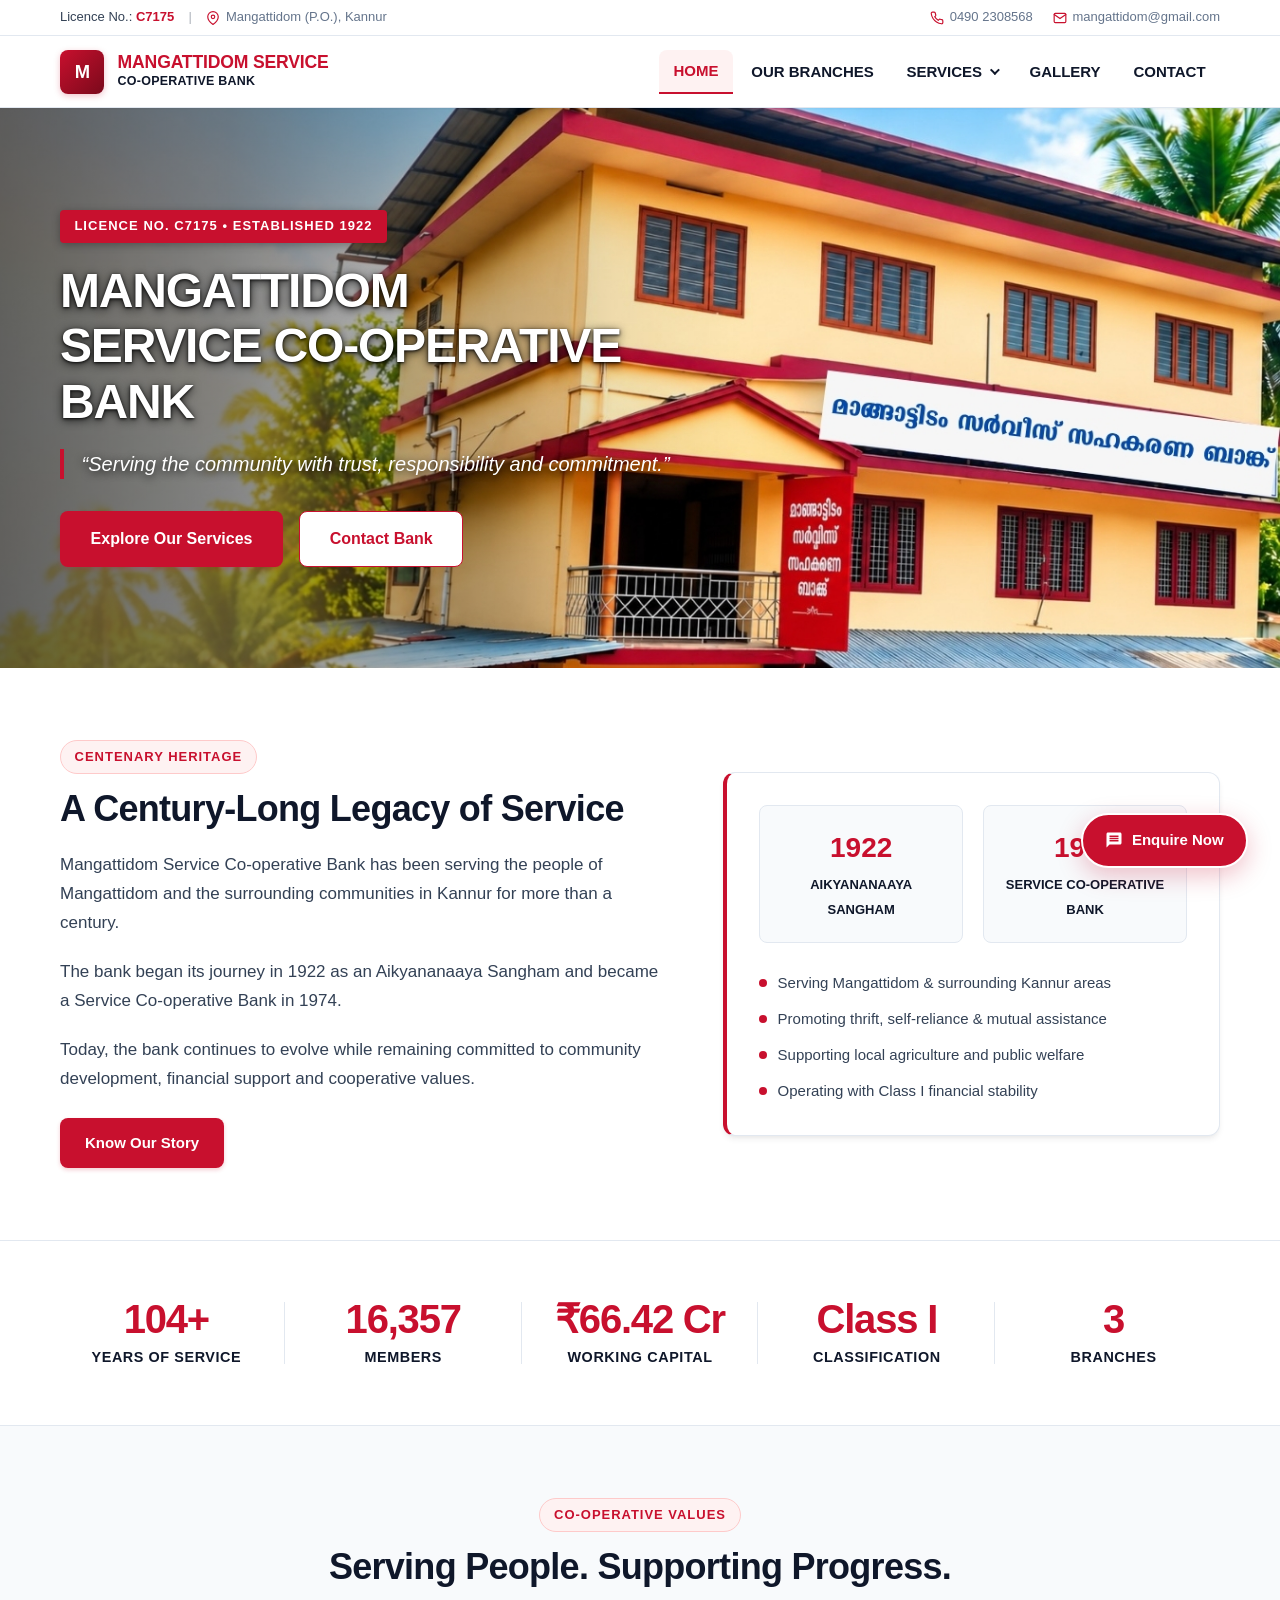
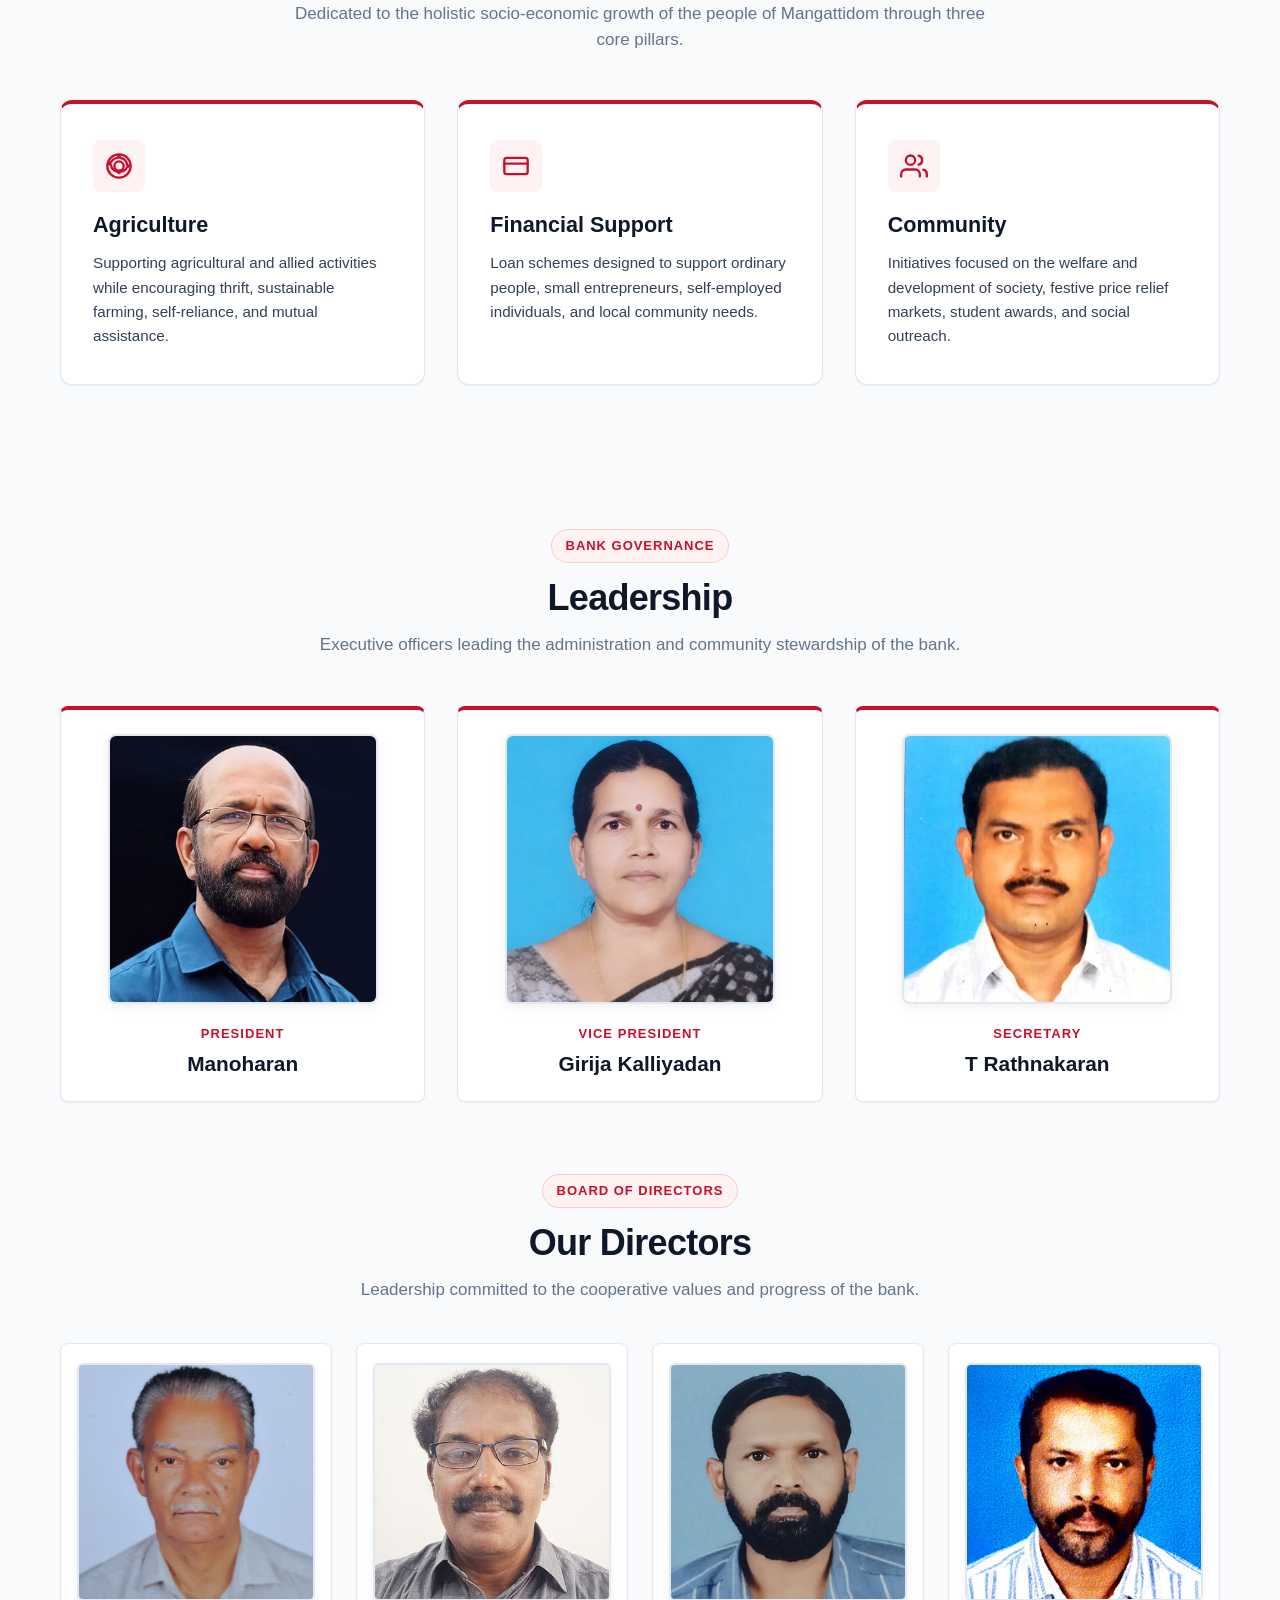
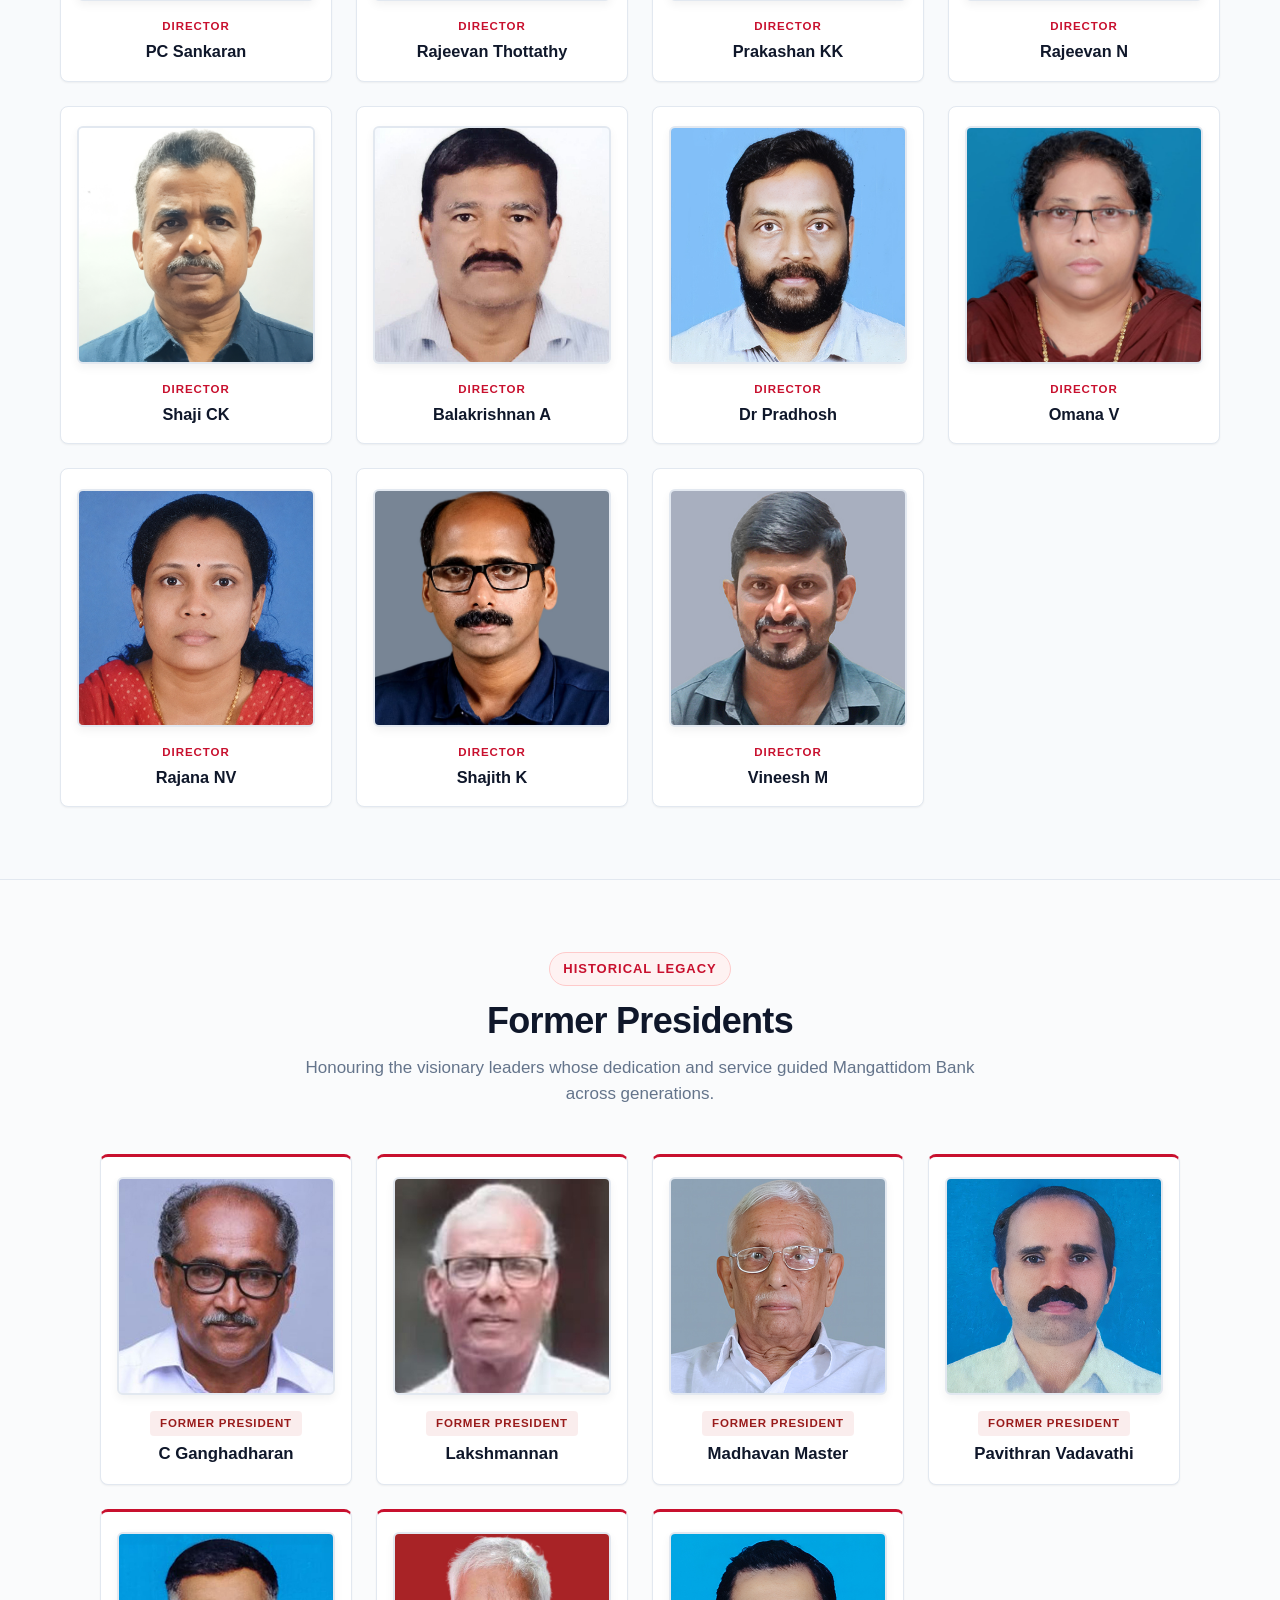
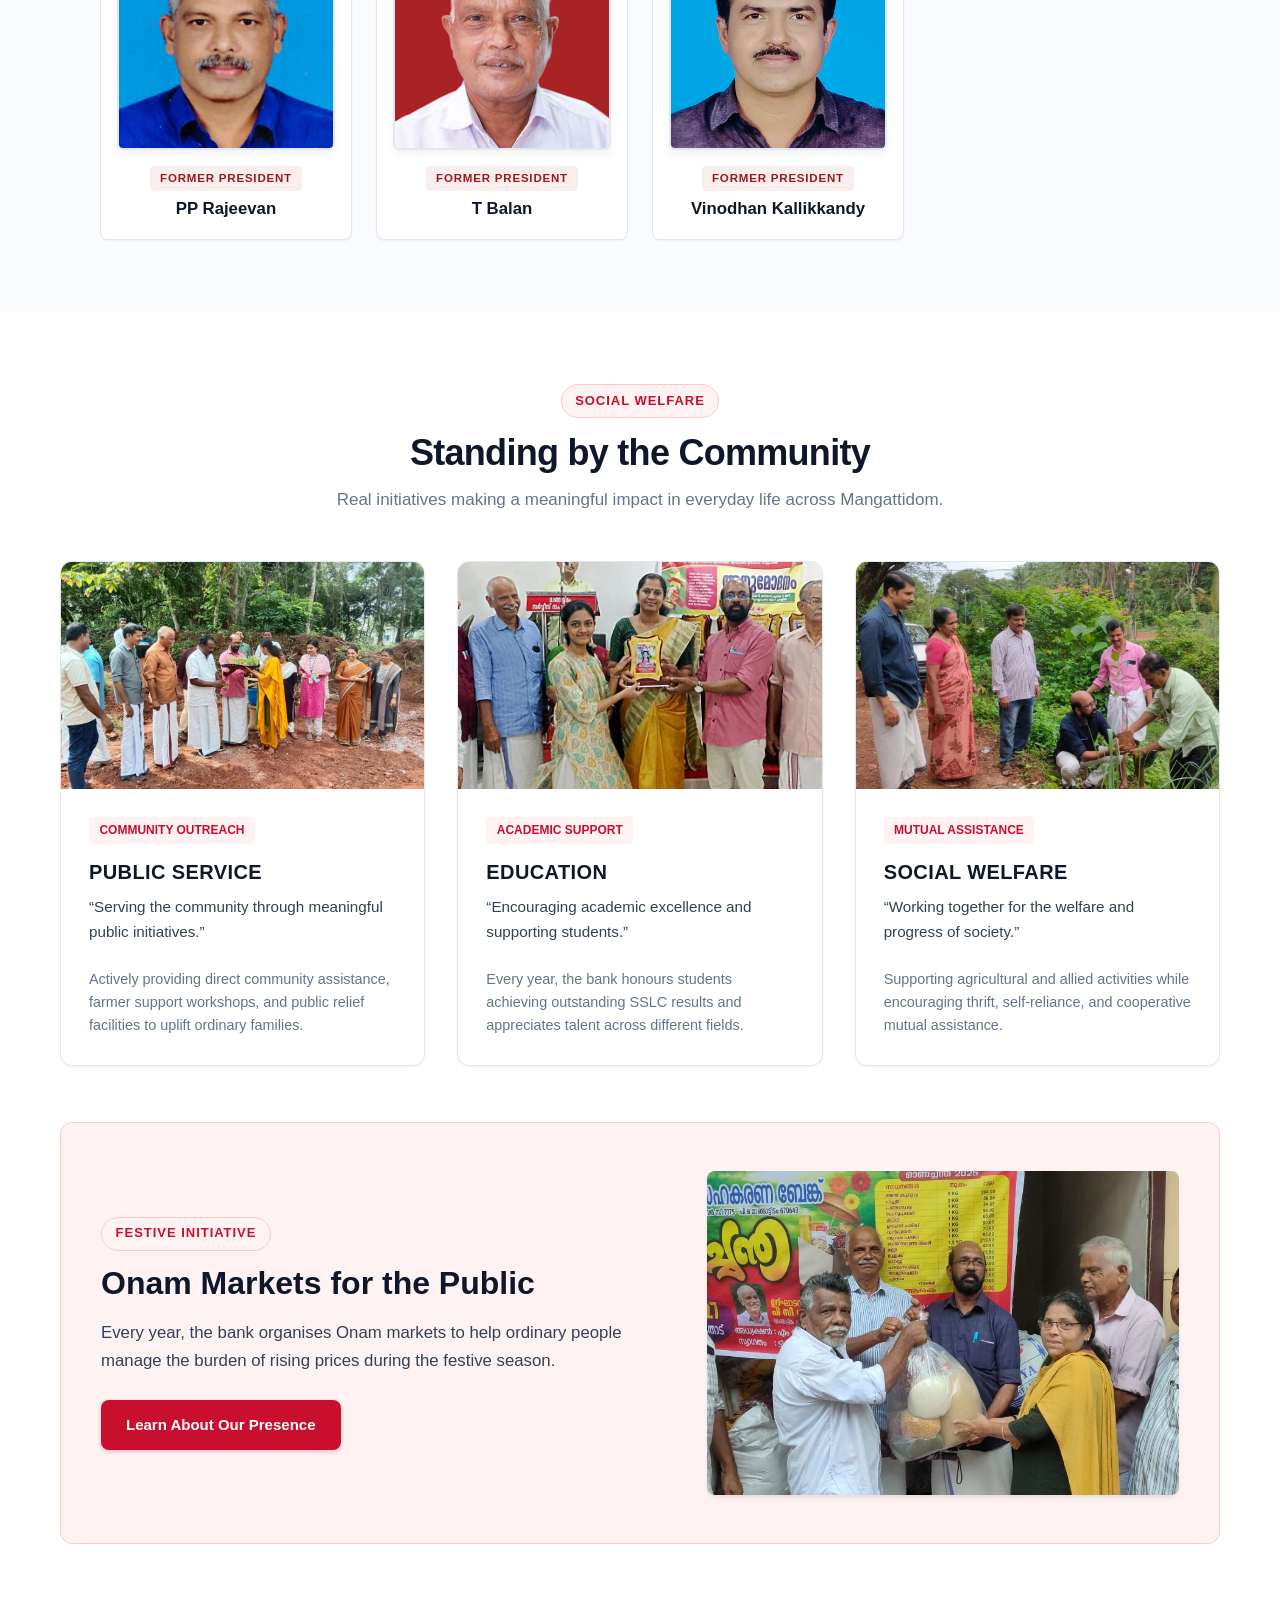
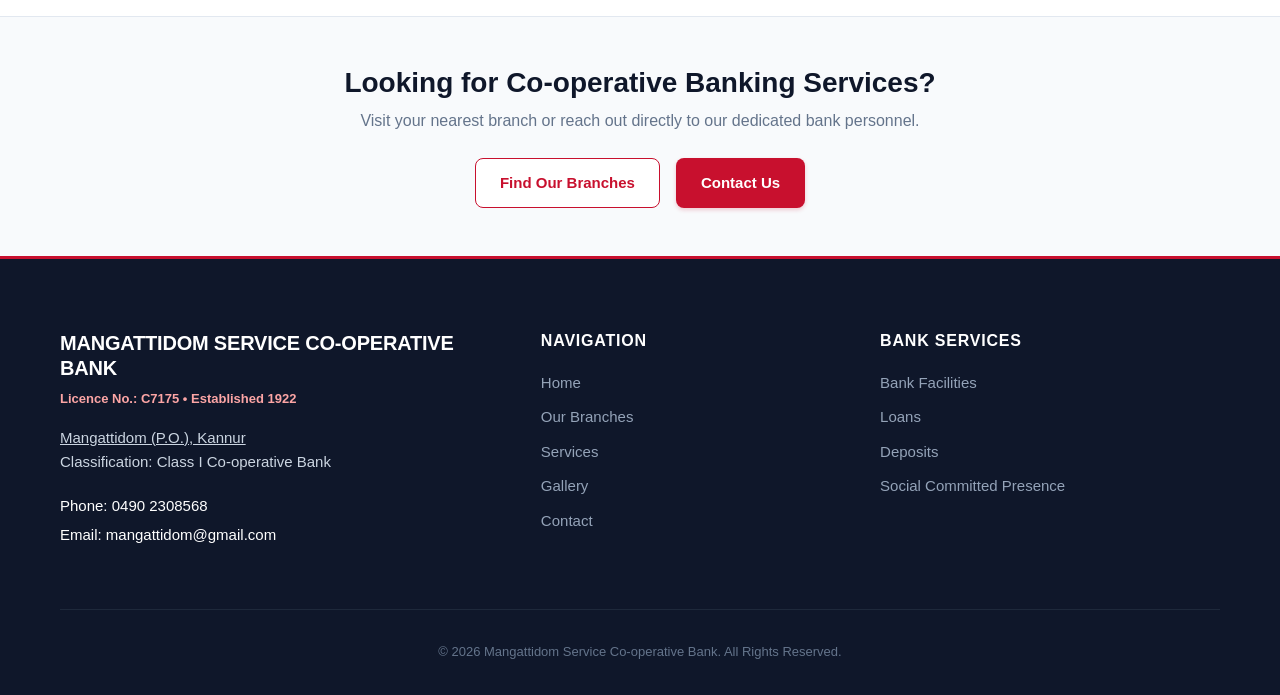
==== index.html @ 5a82c054 "Add Former Presidents section and verify Our Directors square cards" ====
<!DOCTYPE html>
<html lang="en">
<head>
  <meta charset="UTF-8">
  <meta name="viewport" content="width=device-width, initial-scale=1.0">
  <title>Mangattidom Service Co-operative Bank | Kannur, Kerala</title>
  <meta name="description" content="Mangattidom Service Co-operative Bank (Licence No. C7175) in Kannur, Kerala. Serving the community with trust, agricultural credit, deposits, and social welfare since 1922.">
  <meta name="keywords" content="Mangattidom Service Co-operative Bank, Mangattidom cooperative bank, cooperative bank Mangattidom, Kannur cooperative bank, service cooperative bank Kannur, cooperative banking Kerala, Mangattidom bank, cooperative loans Kannur, agricultural loans Kannur, Mangattidom Service Co-operative Bank Directors">
  <link rel="canonical" href="index.html">
  
  <!-- Open Graph / Meta -->
  <meta property="og:type" content="website">
  <meta property="og:title" content="Mangattidom Service Co-operative Bank | Kannur">
  <meta property="og:description" content="Serving the community with trust, responsibility and commitment for over a century. Class I Co-operative Bank in Mangattidom, Kannur.">
  <meta property="og:image" content="assets/images/hero/main-hero.jpg">
  
  <!-- Favicon -->
  <link rel="icon" type="image/svg+xml" href="assets/icons/favicon.svg">
  <link rel="alternate icon" href="favicon.ico">

  <!-- Stylesheet -->
  <link rel="stylesheet" href="assets/css/style.css">

  <!-- Structured Data (Schema.org) -->
  <script type="application/ld+json">
  {
    "@context": "https://schema.org",
    "@type": "BankOrCreditUnion",
    "name": "Mangattidom Service Co-operative Bank",
    "alternateName": "MSCB Mangattidom",
    "description": "Class I Service Co-operative Bank serving Mangattidom and surrounding communities in Kannur, Kerala since 1922.",
    "telephone": "0490 2308568",
    "email": "mangattidom@gmail.com",
    "address": {
      "@type": "PostalAddress",
      "streetAddress": "Mangattidom (P.O.)",
      "addressLocality": "Kannur",
      "addressRegion": "Kerala",
      "addressCountry": "IN"
    },
    "hasMap": "https://maps.app.goo.gl/1b5aCrgdMfnLMhvz5",
    "foundingDate": "1922",
    "numberOfEmployees": "16357 members"
  }
  </script>
</head>
<body>

  <!-- TOP BAR -->
  <div class="top-bar">
    <div class="container top-bar-inner">
      <div class="top-bar-item">
        <span>Licence No.: <strong>C7175</strong></span>
        <span style="margin: 0 0.5rem; opacity: 0.4;">|</span>
        <a href="https://maps.app.goo.gl/1b5aCrgdMfnLMhvz5" target="_blank" rel="noopener noreferrer" class="top-bar-link" title="Open Bank Location on Google Maps">
          <svg class="top-bar-icon" viewBox="0 0 24 24" fill="none" stroke="currentColor" stroke-width="2"><path d="M21 10c0 7-9 13-9 13s-9-6-9-13a9 9 0 0 1 18 0z"></path><circle cx="12" cy="10" r="3"></circle></svg>
          Mangattidom (P.O.), Kannur
        </a>
      </div>
      <div class="top-bar-links">
        <a href="tel:04902308568" class="top-bar-link">
          <svg class="top-bar-icon" viewBox="0 0 24 24" fill="none" stroke="currentColor" stroke-width="2" stroke-linecap="round" stroke-linejoin="round"><path d="M22 16.92v3a2 2 0 0 1-2.18 2 19.79 19.79 0 0 1-8.63-3.07 19.5 19.5 0 0 1-6-6 19.79 19.79 0 0 1-3.07-8.67A2 2 0 0 1 4.11 2h3a2 2 0 0 1 2 1.72 12.84 12.84 0 0 0 .7 2.81 2 2 0 0 1-.45 2.11L8.09 9.91a16 16 0 0 0 6 6l1.27-1.27a2 2 0 0 1 2.11-.45 12.84 12.84 0 0 0 2.81.7A2 2 0 0 1 22 16.92z"></path></svg>
          0490 2308568
        </a>
        <a href="mailto:mangattidom@gmail.com" class="top-bar-link">
          <svg class="top-bar-icon" viewBox="0 0 24 24" fill="none" stroke="currentColor" stroke-width="2" stroke-linecap="round" stroke-linejoin="round"><path d="M4 4h16c1.1 0 2 .9 2 2v12c0 1.1-.9 2-2 2H4c-1.1 0-2-.9-2-2V6c0-1.1.9-2 2-2z"></path><polyline points="22,6 12,13 2,6"></polyline></svg>
          mangattidom@gmail.com
        </a>
      </div>
    </div>
  </div>

  <!-- SITE HEADER & NAVIGATION -->
  <header class="site-header">
    <div class="container">
      <nav class="navbar" aria-label="Main Navigation">
        <a href="index.html" class="brand" aria-label="Mangattidom Service Co-operative Bank Home">
          <div class="brand-emblem" aria-hidden="true">M</div>
          <div class="brand-text">
            <span class="brand-name">Mangattidom Service</span>
            <span class="brand-sub">Co-operative Bank</span>
          </div>
        </a>

        <button class="nav-toggle" aria-label="Toggle navigation menu" aria-expanded="false">
          <span class="nav-toggle-icon">
            <span></span>
            <span></span>
            <span></span>
          </span>
        </button>

        <div class="nav-menu">
          <a href="index.html" class="nav-link active">HOME</a>
          <a href="branches.html" class="nav-link">OUR BRANCHES</a>
          
          <!-- Services Dropdown -->
          <div class="nav-dropdown">
            <button class="nav-link dropdown-toggle" aria-haspopup="true" aria-expanded="false">
              SERVICES <span class="dropdown-caret" aria-hidden="true"></span>
            </button>
            <div class="dropdown-menu" role="menu">
              <a href="bank-facilities.html" class="dropdown-item" role="menuitem">Bank Facilities</a>
              <a href="loans.html" class="dropdown-item" role="menuitem">Loans</a>
              <a href="deposits.html" class="dropdown-item" role="menuitem">Deposits</a>
              <a href="social-committed-presence.html" class="dropdown-item" role="menuitem">Social Committed Presence</a>
            </div>
          </div>

          <a href="gallery.html" class="nav-link">GALLERY</a>
          <a href="contact.html" class="nav-link">CONTACT</a>
        </div>
      </nav>
    </div>
  </header>

  <!-- STICKY ENQUIRY BUTTON -->
  <div class="sticky-enquiry">
    <a href="contact.html" class="sticky-enquiry-btn" aria-label="Open bank enquiry page">
      <svg class="sticky-enquiry-icon" viewBox="0 0 24 24"><path d="M20 2H4c-1.1 0-1.99.9-1.99 2L2 22l4-4h14c1.1 0 2-.9 2-2V4c0-1.1-.9-2-2-2zm-2 12H6v-2h12v2zm0-3H6V9h12v2zm0-3H6V6h12v2z"/></svg>
      <span>Enquire Now</span>
    </a>
  </div>

  <main id="main-content">
    <!-- 1. MAIN HOMEPAGE HERO (NATURAL IMAGE - ZERO OVERLAY) -->
    <section class="hero" aria-label="Bank Introduction Hero">
      <div class="hero-media">
        <img src="assets/images/hero/main-hero.jpg" alt="Mangattidom Service Co-operative Bank Head Office Building" class="hero-img">
      </div>
      <div class="container">
        <div class="hero-content">
          <span class="hero-bank-badge">Licence No. C7175 &bull; Established 1922</span>
          <h1 class="hero-title">
            Mangattidom
            <span>Service Co-operative Bank</span>
          </h1>
          <p class="hero-sub">
            &ldquo;Serving the community with trust, responsibility and commitment.&rdquo;
          </p>
          <div class="hero-actions">
            <a href="services.html" class="btn btn-primary btn-lg">Explore Our Services</a>
            <a href="contact.html" class="btn btn-secondary btn-lg">Contact Bank</a>
          </div>
        </div>
      </div>
    </section>

    <!-- 2. SHORT BANK INTRODUCTION -->
    <section class="section section-white">
      <div class="container">
        <div class="legacy-grid">
          <div class="legacy-content">
            <span class="section-tag">Centenary Heritage</span>
            <h2 class="section-title">A Century-Long Legacy of Service</h2>
            <p class="legacy-text">
              Mangattidom Service Co-operative Bank has been serving the people of Mangattidom and the surrounding communities in Kannur for more than a century.
            </p>
            <p class="legacy-text">
              The bank began its journey in 1922 as an Aikyananaaya Sangham and became a Service Co-operative Bank in 1974.
            </p>
            <p class="legacy-text">
              Today, the bank continues to evolve while remaining committed to community development, financial support and cooperative values.
            </p>
            <div style="margin-top: 1.5rem;">
              <a href="social-committed-presence.html" class="btn btn-primary">Know Our Story</a>
            </div>
          </div>

          <div class="legacy-feature-card">
            <div class="timeline-badge-group">
              <div class="timeline-badge">
                <span class="timeline-year">1922</span>
                <span class="timeline-label">Aikyananaaya Sangham</span>
              </div>
              <div class="timeline-badge">
                <span class="timeline-year">1974</span>
                <span class="timeline-label">Service Co-operative Bank</span>
              </div>
            </div>
            <div class="legacy-summary-list">
              <div class="legacy-summary-item">
                <span class="legacy-summary-bullet"></span>
                <span>Serving Mangattidom & surrounding Kannur areas</span>
              </div>
              <div class="legacy-summary-item">
                <span class="legacy-summary-bullet"></span>
                <span>Promoting thrift, self-reliance & mutual assistance</span>
              </div>
              <div class="legacy-summary-item">
                <span class="legacy-summary-bullet"></span>
                <span>Supporting local agriculture and public welfare</span>
              </div>
              <div class="legacy-summary-item">
                <span class="legacy-summary-bullet"></span>
                <span>Operating with Class I financial stability</span>
              </div>
            </div>
          </div>
        </div>
      </div>
    </section>

    <!-- 3. KEY STATISTICS -->
    <section class="stats-section" aria-label="Key Bank Statistics">
      <div class="container">
        <div class="stats-grid">
          <div class="stat-item">
            <div class="stat-number">104+</div>
            <div class="stat-label">Years of Service</div>
          </div>
          <div class="stat-item">
            <div class="stat-number">16,357</div>
            <div class="stat-label">Members</div>
          </div>
          <div class="stat-item">
            <div class="stat-number">₹66.42 Cr</div>
            <div class="stat-label">Working Capital</div>
          </div>
          <div class="stat-item">
            <div class="stat-number">Class I</div>
            <div class="stat-label">Classification</div>
          </div>
          <div class="stat-item">
            <div class="stat-number">3</div>
            <div class="stat-label">Branches</div>
          </div>
        </div>
      </div>
    </section>

    <!-- 4. SERVING PEOPLE / BANK PURPOSE -->
    <section class="section section-alt">
      <div class="container">
        <div class="section-header">
          <span class="section-tag">Co-operative Values</span>
          <h2 class="section-title">Serving People. Supporting Progress.</h2>
          <p class="section-subtitle">Dedicated to the holistic socio-economic growth of the people of Mangattidom through three core pillars.</p>
        </div>

        <div class="purpose-grid">
          <div class="purpose-card">
            <div class="purpose-icon-wrap">
              <svg class="purpose-icon" viewBox="0 0 24 24" fill="none" stroke="currentColor" stroke-width="2" stroke-linecap="round" stroke-linejoin="round"><path d="M12 2a10 10 0 0 0-10 10c0 5.5 4.5 10 10 10s10-4.5 10-10A10 10 0 0 0 12 2zm1 14.93V17a1 1 0 0 1-2 0v-.07A7.002 7.002 0 0 1 5.07 11H5a1 1 0 0 1 0-2h.07A7.002 7.002 0 0 1 11 5.07V5a1 1 0 0 1 2 0v.07A7.002 7.002 0 0 1 18.93 11H19a1 1 0 0 1 0 2h-.07A7.002 7.002 0 0 1 13 16.93zM12 8a4 4 0 1 0 4 4 4 4 0 0 0-4-4z"/></svg>
            </div>
            <h3>Agriculture</h3>
            <p>Supporting agricultural and allied activities while encouraging thrift, sustainable farming, self-reliance, and mutual assistance.</p>
          </div>

          <div class="purpose-card">
            <div class="purpose-icon-wrap">
              <svg class="purpose-icon" viewBox="0 0 24 24" fill="none" stroke="currentColor" stroke-width="2" stroke-linecap="round" stroke-linejoin="round"><rect x="2" y="5" width="20" height="14" rx="2"/><line x1="2" y1="10" x2="22" y2="10"/></svg>
            </div>
            <h3>Financial Support</h3>
            <p>Loan schemes designed to support ordinary people, small entrepreneurs, self-employed individuals, and local community needs.</p>
          </div>

          <div class="purpose-card">
            <div class="purpose-icon-wrap">
              <svg class="purpose-icon" viewBox="0 0 24 24" fill="none" stroke="currentColor" stroke-width="2" stroke-linecap="round" stroke-linejoin="round"><path d="M17 21v-2a4 4 0 0 0-4-4H5a4 4 0 0 0-4 4v2"></path><circle cx="9" cy="7" r="4"></circle><path d="M23 21v-2a4 4 0 0 0-3-3.87"></path><path d="M16 3.13a4 4 0 0 1 0 7.75"></path></svg>
            </div>
            <h3>Community</h3>
            <p>Initiatives focused on the welfare and development of society, festive price relief markets, student awards, and social outreach.</p>
          </div>
        </div>
      </div>
    </section>

    <!-- 5. LEADERSHIP SECTION -->
    <section class="section leadership-section" id="leadership">
      <div class="container">
        <div class="section-header">
          <span class="section-tag">Bank Governance</span>
          <h2 class="section-title">Leadership</h2>
          <p class="section-subtitle">Executive officers leading the administration and community stewardship of the bank.</p>
        </div>

        <!-- Executive Leadership (President, Vice President, Secretary) -->
        <div class="exec-grid">
          <!-- President -->
          <div class="member-card exec-card">
            <div class="member-photo-frame">
              <img src="assets/images/leadership/president.jpg" alt="Manoharan - President of Mangattidom Service Co-operative Bank" class="member-photo" loading="lazy">
            </div>
            <div class="member-info">
              <span class="member-position">President</span>
              <h3 class="member-name">Manoharan</h3>
            </div>
          </div>

          <!-- Vice President -->
          <div class="member-card exec-card">
            <div class="member-photo-frame">
              <img src="assets/images/leadership/vice-president.jpg" alt="Girija Kalliyadan - Vice President of Mangattidom Service Co-operative Bank" class="member-photo" loading="lazy">
            </div>
            <div class="member-info">
              <span class="member-position">Vice President</span>
              <h3 class="member-name">Girija Kalliyadan</h3>
            </div>
          </div>

          <!-- Secretary -->
          <div class="member-card exec-card">
            <div class="member-photo-frame">
              <img src="assets/images/leadership/secretary.jpg" alt="T Rathnakaran - Secretary of Mangattidom Service Co-operative Bank" class="member-photo" loading="lazy">
            </div>
            <div class="member-info">
              <span class="member-position">Secretary</span>
              <h3 class="member-name">T Rathnakaran</h3>
            </div>
          </div>
        </div>

        <!-- 6. OUR DIRECTORS SECTION -->
        <div class="section-header" style="margin-top: 4.5rem; margin-bottom: 2.5rem;">
          <span class="section-tag">Board of Directors</span>
          <h2 class="section-title">Our Directors</h2>
          <p class="section-subtitle">Leadership committed to the cooperative values and progress of the bank.</p>
        </div>

        <!-- 11 Directors Grid -->
        <div class="directors-grid">
          <!-- Director 01: PC Sankaran -->
          <div class="director-card">
            <div class="director-photo-frame">
              <img src="assets/images/directors/director-01-pc-sankaran.jpg" alt="PC Sankaran - Director of Mangattidom Service Co-operative Bank" class="director-photo" loading="lazy">
            </div>
            <div class="director-info">
              <span class="director-position">Director</span>
              <h4 class="director-name">PC Sankaran</h4>
            </div>
          </div>

          <!-- Director 02: Rajeevan Thottathy -->
          <div class="director-card">
            <div class="director-photo-frame">
              <img src="assets/images/directors/director-02-rajeevan-thottathy.jpg" alt="Rajeevan Thottathy - Director of Mangattidom Service Co-operative Bank" class="director-photo" loading="lazy">
            </div>
            <div class="director-info">
              <span class="director-position">Director</span>
              <h4 class="director-name">Rajeevan Thottathy</h4>
            </div>
          </div>

          <!-- Director 03: Prakashan KK -->
          <div class="director-card">
            <div class="director-photo-frame">
              <img src="assets/images/directors/director-03-prakashan-kk.jpg" alt="Prakashan KK - Director of Mangattidom Service Co-operative Bank" class="director-photo" loading="lazy">
            </div>
            <div class="director-info">
              <span class="director-position">Director</span>
              <h4 class="director-name">Prakashan KK</h4>
            </div>
          </div>

          <!-- Director 04: Rajeevan N -->
          <div class="director-card">
            <div class="director-photo-frame">
              <img src="assets/images/directors/director-04-rajeevan-n.jpg" alt="Rajeevan N - Director of Mangattidom Service Co-operative Bank" class="director-photo" loading="lazy">
            </div>
            <div class="director-info">
              <span class="director-position">Director</span>
              <h4 class="director-name">Rajeevan N</h4>
            </div>
          </div>

          <!-- Director 05: Shaji CK -->
          <div class="director-card">
            <div class="director-photo-frame">
              <img src="assets/images/directors/director-05-shaji-ck.jpg" alt="Shaji CK - Director of Mangattidom Service Co-operative Bank" class="director-photo" loading="lazy">
            </div>
            <div class="director-info">
              <span class="director-position">Director</span>
              <h4 class="director-name">Shaji CK</h4>
            </div>
          </div>

          <!-- Director 06: Balakrishnan A -->
          <div class="director-card">
            <div class="director-photo-frame">
              <img src="assets/images/directors/director-06-balakrishnan-a.jpg" alt="Balakrishnan A - Director of Mangattidom Service Co-operative Bank" class="director-photo" loading="lazy">
            </div>
            <div class="director-info">
              <span class="director-position">Director</span>
              <h4 class="director-name">Balakrishnan A</h4>
            </div>
          </div>

          <!-- Director 07: Dr Pradhosh -->
          <div class="director-card">
            <div class="director-photo-frame">
              <img src="assets/images/directors/director-07-dr-pradhosh.jpg" alt="Dr Pradhosh - Director of Mangattidom Service Co-operative Bank" class="director-photo" loading="lazy">
            </div>
            <div class="director-info">
              <span class="director-position">Director</span>
              <h4 class="director-name">Dr Pradhosh</h4>
            </div>
          </div>

          <!-- Director 08: Omana V -->
          <div class="director-card">
            <div class="director-photo-frame">
              <img src="assets/images/directors/director-08-omana-v.jpg" alt="Omana V - Director of Mangattidom Service Co-operative Bank" class="director-photo" loading="lazy">
            </div>
            <div class="director-info">
              <span class="director-position">Director</span>
              <h4 class="director-name">Omana V</h4>
            </div>
          </div>

          <!-- Director 09: Rajana NV -->
          <div class="director-card">
            <div class="director-photo-frame">
              <img src="assets/images/directors/director-09-rajana-nv.jpg" alt="Rajana NV - Director of Mangattidom Service Co-operative Bank" class="director-photo" loading="lazy">
            </div>
            <div class="director-info">
              <span class="director-position">Director</span>
              <h4 class="director-name">Rajana NV</h4>
            </div>
          </div>

          <!-- Director 10: Shajith K -->
          <div class="director-card">
            <div class="director-photo-frame">
              <img src="assets/images/directors/director-10-shajith-k.jpg" alt="Shajith K - Director of Mangattidom Service Co-operative Bank" class="director-photo" loading="lazy">
            </div>
            <div class="director-info">
              <span class="director-position">Director</span>
              <h4 class="director-name">Shajith K</h4>
            </div>
          </div>

          <!-- Director 11: Vineesh M -->
          <div class="director-card">
            <div class="director-photo-frame">
              <img src="assets/images/directors/director-11-vineesh-m.jpg" alt="Vineesh M - Director of Mangattidom Service Co-operative Bank" class="director-photo" loading="lazy">
            </div>
            <div class="director-info">
              <span class="director-position">Director</span>
              <h4 class="director-name">Vineesh M</h4>
            </div>
          </div>
        </div>
      </div>
    </section>

    <!-- 6. FORMER PRESIDENTS SECTION -->
    <section class="section former-presidents-section" id="former-presidents">
      <div class="container">
        <div class="section-header">
          <span class="section-tag">Historical Legacy</span>
          <h2 class="section-title">Former Presidents</h2>
          <p class="section-subtitle">Honouring the visionary leaders whose dedication and service guided Mangattidom Bank across generations.</p>
        </div>

        <div class="former-presidents-grid">
          <!-- Former President 01: C Ganghadharan -->
          <div class="former-president-card">
            <div class="former-president-photo-frame">
              <img src="assets/images/former-presidents/c-ganghadharan.jpg" alt="C Ganghadharan - Former President of Mangattidom Service Co-operative Bank" class="former-president-photo" loading="lazy">
            </div>
            <div class="former-president-info">
              <span class="former-president-position">Former President</span>
              <h4 class="former-president-name">C Ganghadharan</h4>
            </div>
          </div>

          <!-- Former President 02: Lakshmannan -->
          <div class="former-president-card">
            <div class="former-president-photo-frame">
              <img src="assets/images/former-presidents/lakshmannan.jpg" alt="Lakshmannan - Former President of Mangattidom Service Co-operative Bank" class="former-president-photo" loading="lazy">
            </div>
            <div class="former-president-info">
              <span class="former-president-position">Former President</span>
              <h4 class="former-president-name">Lakshmannan</h4>
            </div>
          </div>

          <!-- Former President 03: Madhavan Master -->
          <div class="former-president-card">
            <div class="former-president-photo-frame">
              <img src="assets/images/former-presidents/madhavan-master.jpg" alt="Madhavan Master - Former President of Mangattidom Service Co-operative Bank" class="former-president-photo" loading="lazy">
            </div>
            <div class="former-president-info">
              <span class="former-president-position">Former President</span>
              <h4 class="former-president-name">Madhavan Master</h4>
            </div>
          </div>

          <!-- Former President 04: Pavithran Vadavathi -->
          <div class="former-president-card">
            <div class="former-president-photo-frame">
              <img src="assets/images/former-presidents/pavithran-vadavathi.jpg" alt="Pavithran Vadavathi - Former President of Mangattidom Service Co-operative Bank" class="former-president-photo" loading="lazy">
            </div>
            <div class="former-president-info">
              <span class="former-president-position">Former President</span>
              <h4 class="former-president-name">Pavithran Vadavathi</h4>
            </div>
          </div>

          <!-- Former President 05: PP Rajeevan -->
          <div class="former-president-card">
            <div class="former-president-photo-frame">
              <img src="assets/images/former-presidents/pp-rajeevan.jpg" alt="PP Rajeevan - Former President of Mangattidom Service Co-operative Bank" class="former-president-photo" loading="lazy">
            </div>
            <div class="former-president-info">
              <span class="former-president-position">Former President</span>
              <h4 class="former-president-name">PP Rajeevan</h4>
            </div>
          </div>

          <!-- Former President 06: T Balan -->
          <div class="former-president-card">
            <div class="former-president-photo-frame">
              <img src="assets/images/former-presidents/t-balan.jpg" alt="T Balan - Former President of Mangattidom Service Co-operative Bank" class="former-president-photo" loading="lazy">
            </div>
            <div class="former-president-info">
              <span class="former-president-position">Former President</span>
              <h4 class="former-president-name">T Balan</h4>
            </div>
          </div>

          <!-- Former President 07: Vinodhan Kallikkandy -->
          <div class="former-president-card">
            <div class="former-president-photo-frame">
              <img src="assets/images/former-presidents/vinodhan-kallikkandy.jpg" alt="Vinodhan Kallikkandy - Former President of Mangattidom Service Co-operative Bank" class="former-president-photo" loading="lazy">
            </div>
            <div class="former-president-info">
              <span class="former-president-position">Former President</span>
              <h4 class="former-president-name">Vinodhan Kallikkandy</h4>
            </div>
          </div>
        </div>
      </div>
    </section>

    <!-- 7. PUBLIC SERVICE / EDUCATION / SOCIAL WELFARE -->
    <section class="section section-white">
      <div class="container">
        <div class="section-header">
          <span class="section-tag">Social Welfare</span>
          <h2 class="section-title">Standing by the Community</h2>
          <p class="section-subtitle">Real initiatives making a meaningful impact in everyday life across Mangattidom.</p>
        </div>

        <div class="community-themes-grid">
          <!-- Theme 1: Public Service -->
          <div class="theme-card">
            <div class="theme-img-wrap">
              <img src="assets/images/community/public-service.jpg" alt="Public service initiatives by Mangattidom Bank" class="theme-img" loading="lazy">
            </div>
            <div class="theme-body">
              <span class="branch-badge">Community Outreach</span>
              <h3>Public Service</h3>
              <p>&ldquo;Serving the community through meaningful public initiatives.&rdquo;</p>
              <p style="font-size: 0.9rem; color: var(--text-muted); margin-top: 0.5rem;">
                Actively providing direct community assistance, farmer support workshops, and public relief facilities to uplift ordinary families.
              </p>
            </div>
          </div>

          <!-- Theme 2: Education -->
          <div class="theme-card">
            <div class="theme-img-wrap">
              <img src="assets/images/community/education.jpg" alt="Student SSLC recognition awards" class="theme-img" loading="lazy">
            </div>
            <div class="theme-body">
              <span class="branch-badge">Academic Support</span>
              <h3>Education</h3>
              <p>&ldquo;Encouraging academic excellence and supporting students.&rdquo;</p>
              <p style="font-size: 0.9rem; color: var(--text-muted); margin-top: 0.5rem;">
                Every year, the bank honours students achieving outstanding SSLC results and appreciates talent across different fields.
              </p>
            </div>
          </div>

          <!-- Theme 3: Social Welfare -->
          <div class="theme-card">
            <div class="theme-img-wrap">
              <img src="assets/images/community/social-welfare.jpg" alt="Social welfare and agricultural cooperation" class="theme-img" loading="lazy">
            </div>
            <div class="theme-body">
              <span class="branch-badge">Mutual Assistance</span>
              <h3>Social Welfare</h3>
              <p>&ldquo;Working together for the welfare and progress of society.&rdquo;</p>
              <p style="font-size: 0.9rem; color: var(--text-muted); margin-top: 0.5rem;">
                Supporting agricultural and allied activities while encouraging thrift, self-reliance, and cooperative mutual assistance.
              </p>
            </div>
          </div>
        </div>
        <!-- 8. ONAM MARKETS FOR THE PUBLIC -->
        <div class="onam-banner">
          <div class="onam-content">
            <span class="section-tag">Festive Initiative</span>
            <h2>Onam Markets for the Public</h2>
            <p>
              Every year, the bank organises Onam markets to help ordinary people manage the burden of rising prices during the festive season.
            </p>
            <div style="margin-top: 1.5rem;">
              <a href="social-committed-presence.html" class="btn btn-primary">Learn About Our Presence</a>
            </div>
          </div>
          <div class="onam-img-wrap">
            <img src="assets/images/community/onam-market.jpg" alt="Onam Festive Market organized by Mangattidom Bank" class="onam-img" loading="lazy">
          </div>
        </div>
      </div>
    </section>

    <!-- 10. CALL-TO-ACTION / ENQUIRY -->
    <section class="section section-alt" style="padding: 3rem 0; border-top: 1px solid var(--border-light);">
      <div class="container" style="text-align: center;">
        <h2 style="font-size: 1.75rem; margin-bottom: 0.5rem;">Looking for Co-operative Banking Services?</h2>
        <p style="color: var(--text-muted); max-width: 600px; margin: 0 auto 1.5rem auto;">Visit your nearest branch or reach out directly to our dedicated bank personnel.</p>
        <div style="display: flex; gap: 1rem; justify-content: center; flex-wrap: wrap;">
          <a href="branches.html" class="btn btn-secondary">Find Our Branches</a>
          <a href="contact.html" class="btn btn-primary">Contact Us</a>
        </div>
      </div>
    </section>
  </main>

  <!-- 11. FOOTER -->
  <footer class="site-footer">
    <div class="container">
      <div class="footer-grid">
        <div class="footer-brand">
          <h3>Mangattidom Service Co-operative Bank</h3>
          <div class="footer-licence">Licence No.: C7175 &bull; Established 1922</div>
          <p class="footer-address">
            <a href="https://maps.app.goo.gl/1b5aCrgdMfnLMhvz5" target="_blank" rel="noopener noreferrer" style="color: #cbd5e1; text-decoration: underline;">
              Mangattidom (P.O.), Kannur
            </a><br>
            Classification: Class I Co-operative Bank
          </p>
          <a href="tel:04902308568" class="footer-contact-link">Phone: 0490 2308568</a>
          <a href="mailto:mangattidom@gmail.com" class="footer-contact-link">Email: mangattidom@gmail.com</a>
        </div>

        <div>
          <h4 class="footer-heading">Navigation</h4>
          <ul class="footer-nav">
            <li><a href="index.html">Home</a></li>
            <li><a href="branches.html">Our Branches</a></li>
            <li><a href="services.html">Services</a></li>
            <li><a href="gallery.html">Gallery</a></li>
            <li><a href="contact.html">Contact</a></li>
          </ul>
        </div>

        <div>
          <h4 class="footer-heading">Bank Services</h4>
          <ul class="footer-nav">
            <li><a href="bank-facilities.html">Bank Facilities</a></li>
            <li><a href="loans.html">Loans</a></li>
            <li><a href="deposits.html">Deposits</a></li>
            <li><a href="social-committed-presence.html">Social Committed Presence</a></li>
          </ul>
        </div>
      </div>

      <div class="footer-bottom">
        <p>&copy; 2026 Mangattidom Service Co-operative Bank. All Rights Reserved.</p>
      </div>
    </div>
  </footer>

  <!-- Scripts -->
  <script src="assets/js/script.js"></script>
</body>
</html>
---- assets/css/style.css ----
/* ==========================================================================
   MANGATTIDOM SERVICE CO-OPERATIVE BANK - MAIN STYLESHEET
   Brand Palette: Institutional Red (#c8102e), Pure White, Slate Charcoal
   ========================================================================== */

:root {
  --primary-red: #c8102e;
  --primary-red-hover: #a50d24;
  --primary-red-dark: #7a091b;
  --primary-red-light: #fef2f2;
  --primary-red-subtle: #fde8e8;
  --accent-gold: #b45309;
  
  --bg-white: #ffffff;
  --bg-light: #f8fafc;
  --bg-alt: #f1f5f9;
  
  --text-dark: #0f172a;
  --text-body: #334155;
  --text-muted: #64748b;
  --text-light: #94a3b8;
  
  --border-light: #e2e8f0;
  --border-subtle: #cbd5e1;
  --border-red: #fecaca;
  
  --font-main: 'Inter', -apple-system, BlinkMacSystemFont, 'Segoe UI', Roboto, Helvetica, Arial, sans-serif;
  
  --shadow-sm: 0 1px 2px 0 rgba(0, 0, 0, 0.05);
  --shadow-md: 0 4px 6px -1px rgba(0, 0, 0, 0.07), 0 2px 4px -2px rgba(0, 0, 0, 0.05);
  --shadow-lg: 0 10px 15px -3px rgba(0, 0, 0, 0.08), 0 4px 6px -4px rgba(0, 0, 0, 0.04);
  --shadow-sticky: 0 8px 25px rgba(200, 16, 46, 0.25);
  
  --radius-sm: 4px;
  --radius-md: 8px;
  --radius-lg: 12px;
  --radius-full: 9999px;
  
  --container-max: 1200px;
  --transition: all 0.25s ease-in-out;
}

/* --------------------------------------------------------------------------
   RESET & BASE STYLES
   -------------------------------------------------------------------------- */
*, *::before, *::after {
  box-sizing: border-box;
  margin: 0;
  padding: 0;
}

html {
  font-family: var(--font-main);
  font-size: 16px;
  line-height: 1.6;
  color: var(--text-body);
  background-color: var(--bg-white);
  scroll-behavior: smooth;
  -webkit-text-size-adjust: 100%;
}

body {
  min-height: 100vh;
  display: flex;
  flex-direction: column;
  overflow-x: hidden;
}

img {
  max-width: 100%;
  height: auto;
  display: block;
}

a {
  color: var(--primary-red);
  text-decoration: none;
  transition: var(--transition);
}

a:hover, a:focus-visible {
  color: var(--primary-red-hover);
}

h1, h2, h3, h4, h5, h6 {
  color: var(--text-dark);
  font-weight: 700;
  line-height: 1.25;
}

p {
  margin-bottom: 1rem;
}

p:last-child {
  margin-bottom: 0;
}

ul, ol {
  list-style: none;
}

button, input, select, textarea {
  font: inherit;
}

:focus-visible {
  outline: 2px solid var(--primary-red);
  outline-offset: 2px;
}

/* --------------------------------------------------------------------------
   LAYOUT UTILITIES
   -------------------------------------------------------------------------- */
.container {
  width: 100%;
  max-width: var(--container-max);
  margin-left: auto;
  margin-right: auto;
  padding-left: 1.25rem;
  padding-right: 1.25rem;
}

.section {
  padding: 4.5rem 0;
}

.section-alt {
  background-color: var(--bg-light);
}

.section-white {
  background-color: var(--bg-white);
}

.section-header {
  text-align: center;
  max-width: 720px;
  margin: 0 auto 3rem auto;
}

.section-tag {
  display: inline-block;
  font-size: 0.8125rem;
  font-weight: 700;
  text-transform: uppercase;
  letter-spacing: 0.075em;
  color: var(--primary-red);
  background-color: var(--primary-red-light);
  padding: 0.35rem 0.85rem;
  border-radius: var(--radius-full);
  margin-bottom: 0.75rem;
  border: 1px solid var(--border-red);
}

.section-title {
  font-size: 2.25rem;
  letter-spacing: -0.02em;
  margin-bottom: 0.75rem;
}

.section-subtitle {
  font-size: 1.0625rem;
  color: var(--text-muted);
  line-height: 1.5;
}

/* --------------------------------------------------------------------------
   BUTTONS
   -------------------------------------------------------------------------- */
.btn {
  display: inline-flex;
  align-items: center;
  justify-content: center;
  gap: 0.5rem;
  font-weight: 600;
  font-size: 0.9375rem;
  padding: 0.75rem 1.5rem;
  border-radius: var(--radius-md);
  border: 1px solid transparent;
  cursor: pointer;
  transition: var(--transition);
  text-align: center;
  white-space: nowrap;
}

.btn-primary {
  background-color: var(--primary-red);
  color: #ffffff !important;
  box-shadow: 0 2px 4px rgba(200, 16, 46, 0.2);
}

.btn-primary:hover, .btn-primary:focus-visible {
  background-color: var(--primary-red-hover);
  box-shadow: 0 4px 10px rgba(200, 16, 46, 0.35);
  transform: translateY(-1px);
}

.btn-secondary {
  background-color: #ffffff;
  color: var(--primary-red) !important;
  border-color: var(--primary-red);
}

.btn-secondary:hover, .btn-secondary:focus-visible {
  background-color: var(--primary-red-light);
  border-color: var(--primary-red-hover);
  transform: translateY(-1px);
}

.btn-light {
  background-color: #ffffff;
  color: var(--text-dark) !important;
  border-color: var(--border-light);
}

.btn-light:hover {
  background-color: var(--bg-light);
  border-color: var(--border-subtle);
}

.btn-sm {
  font-size: 0.8125rem;
  padding: 0.45rem 0.9rem;
}

.btn-lg {
  font-size: 1rem;
  padding: 0.9rem 1.85rem;
}

/* --------------------------------------------------------------------------
   TOP BAR
   -------------------------------------------------------------------------- */
.top-bar {
  background-color: #ffffff;
  border-bottom: 1px solid var(--border-light);
  font-size: 0.8125rem;
  color: var(--text-muted);
  padding: 0.45rem 0;
}

.top-bar-inner {
  display: flex;
  justify-content: space-between;
  align-items: center;
  flex-wrap: wrap;
  gap: 0.75rem;
}

.top-bar-item {
  display: inline-flex;
  align-items: center;
  gap: 0.4rem;
  color: var(--text-body);
}

.top-bar-item strong {
  color: var(--primary-red);
  font-weight: 600;
}

.top-bar-links {
  display: flex;
  align-items: center;
  gap: 1.25rem;
  flex-wrap: wrap;
}

.top-bar-link {
  color: var(--text-muted);
  display: inline-flex;
  align-items: center;
  gap: 0.35rem;
}

.top-bar-link:hover {
  color: var(--primary-red);
}

.top-bar-icon {
  width: 14px;
  height: 14px;
  color: var(--primary-red);
  display: inline-block;
  vertical-align: middle;
}

/* --------------------------------------------------------------------------
   MAIN NAVIGATION
   -------------------------------------------------------------------------- */
.site-header {
  background-color: #ffffff;
  box-shadow: var(--shadow-sm);
  position: sticky;
  top: 0;
  z-index: 1000;
  border-bottom: 1px solid var(--border-light);
}

.navbar {
  display: flex;
  align-items: center;
  justify-content: space-between;
  padding: 0.85rem 0;
  position: relative;
}

.brand {
  display: flex;
  align-items: center;
  gap: 0.85rem;
  text-decoration: none;
}

.brand-emblem {
  width: 44px;
  height: 44px;
  background: linear-gradient(135deg, var(--primary-red), var(--primary-red-dark));
  border-radius: var(--radius-md);
  display: flex;
  align-items: center;
  justify-content: center;
  color: #ffffff;
  font-weight: 800;
  font-size: 1.15rem;
  letter-spacing: -0.05em;
  box-shadow: 0 2px 6px rgba(200, 16, 46, 0.25);
  flex-shrink: 0;
}

.brand-text {
  display: flex;
  flex-direction: column;
}

.brand-name {
  font-size: 1.1rem;
  font-weight: 800;
  color: var(--primary-red);
  line-height: 1.15;
  letter-spacing: -0.01em;
  text-transform: uppercase;
}

.brand-sub {
  font-size: 0.78rem;
  font-weight: 600;
  color: var(--text-dark);
  letter-spacing: 0.02em;
  text-transform: uppercase;
}

.nav-menu {
  display: flex;
  align-items: center;
  gap: 0.25rem;
}

.nav-link {
  font-size: 0.9375rem;
  font-weight: 600;
  color: var(--text-dark);
  padding: 0.55rem 0.9rem;
  border-radius: var(--radius-md);
  transition: var(--transition);
  display: inline-flex;
  align-items: center;
  gap: 0.35rem;
}

.nav-link:hover, .nav-link:focus-visible {
  color: var(--primary-red);
  background-color: var(--primary-red-light);
}

.nav-link.active {
  color: var(--primary-red);
  background-color: var(--primary-red-light);
  border-bottom: 2px solid var(--primary-red);
  border-radius: var(--radius-md) var(--radius-md) 0 0;
}

/* Services Dropdown */
.nav-dropdown {
  position: relative;
}

.dropdown-toggle {
  cursor: pointer;
  background: transparent;
  border: none;
}

.dropdown-caret {
  display: inline-block;
  width: 7px;
  height: 7px;
  border-right: 2px solid currentColor;
  border-bottom: 2px solid currentColor;
  transform: rotate(45deg) translateY(-2px);
  transition: transform 0.2s ease;
  margin-left: 2px;
}

.dropdown-menu {
  position: absolute;
  top: 100%;
  left: 0;
  min-width: 260px;
  background-color: #ffffff;
  border: 1px solid var(--border-light);
  border-radius: var(--radius-md);
  box-shadow: var(--shadow-lg);
  padding: 0.5rem 0;
  opacity: 0;
  visibility: hidden;
  transform: translateY(10px);
  transition: all 0.2s ease-in-out;
  z-index: 1050;
}

.nav-dropdown:hover .dropdown-menu,
.nav-dropdown:focus-within .dropdown-menu,
.nav-dropdown.is-open .dropdown-menu {
  opacity: 1;
  visibility: visible;
  transform: translateY(0);
}

.dropdown-item {
  display: block;
  padding: 0.65rem 1.25rem;
  font-size: 0.9rem;
  font-weight: 500;
  color: var(--text-dark);
  transition: var(--transition);
}

.dropdown-item:hover, .dropdown-item:focus-visible {
  background-color: var(--primary-red-light);
  color: var(--primary-red);
  padding-left: 1.45rem;
}

.dropdown-item.active {
  color: var(--primary-red);
  font-weight: 700;
  background-color: var(--primary-red-light);
}

/* Mobile Toggle */
.nav-toggle {
  display: none;
  background: transparent;
  border: 1px solid var(--border-light);
  border-radius: var(--radius-md);
  padding: 0.5rem 0.65rem;
  cursor: pointer;
  color: var(--text-dark);
}

.nav-toggle-icon {
  width: 22px;
  height: 16px;
  display: flex;
  flex-direction: column;
  justify-content: space-between;
}

.nav-toggle-icon span {
  display: block;
  height: 2px;
  width: 100%;
  background-color: var(--text-dark);
  border-radius: 2px;
  transition: var(--transition);
}

/* --------------------------------------------------------------------------
   STICKY ENQUIRY BUTTON
   -------------------------------------------------------------------------- */
.sticky-enquiry {
  position: fixed;
  bottom: 2rem;
  right: 2rem;
  z-index: 990;
  display: flex;
  flex-direction: column;
  align-items: flex-end;
  gap: 0.5rem;
}

.sticky-enquiry-btn {
  display: inline-flex;
  align-items: center;
  gap: 0.55rem;
  background-color: var(--primary-red);
  color: #ffffff !important;
  font-weight: 700;
  font-size: 0.9375rem;
  padding: 0.85rem 1.4rem;
  border-radius: var(--radius-full);
  box-shadow: var(--shadow-sticky);
  border: 2px solid #ffffff;
  transition: var(--transition);
}

.sticky-enquiry-btn:hover, .sticky-enquiry-btn:focus-visible {
  background-color: var(--primary-red-hover);
  transform: translateY(-2px);
  box-shadow: 0 12px 30px rgba(200, 16, 46, 0.4);
}

.sticky-enquiry-icon {
  width: 18px;
  height: 18px;
  fill: currentColor;
}

/* --------------------------------------------------------------------------
   HOMEPAGE HERO SECTION (LEFT-TO-RIGHT FADING GRADIENT OVERLAY)
   -------------------------------------------------------------------------- */
.hero {
  position: relative;
  min-height: 560px;
  display: flex;
  align-items: center;
  overflow: hidden;
  background-color: #0f172a;
}

.hero-media {
  position: absolute;
  inset: 0;
  width: 100%;
  height: 100%;
}

.hero-img {
  width: 100%;
  height: 100%;
  object-fit: cover;
  object-position: center center;
}

/* Linear-gradient overlay: Slightly increased opacity on left, gradually dissolves before center, right side clear */
.hero-media::after {
  content: "";
  position: absolute;
  inset: 0;
  width: 100%;
  height: 100%;
  background: linear-gradient(
    to right,
    rgba(0, 0, 0, 0.62) 0%,
    rgba(0, 0, 0, 0.48) 18%,
    rgba(0, 0, 0, 0.25) 35%,
    rgba(0, 0, 0, 0.06) 48%,
    rgba(0, 0, 0, 0.00) 58%,
    rgba(0, 0, 0, 0) 100%
  );
  pointer-events: none;
}

/* Hero text content sits naturally on the left over the subtle shade (no card/box/panel) */
.hero-content {
  position: relative;
  z-index: 2;
  padding: 3.5rem 0;
  max-width: 660px;
  background: none;
}

.hero-bank-badge {
  display: inline-block;
  font-size: 0.8125rem;
  font-weight: 700;
  letter-spacing: 0.08em;
  text-transform: uppercase;
  color: #ffffff;
  background-color: var(--primary-red);
  padding: 0.4rem 0.9rem;
  border-radius: var(--radius-sm);
  margin-bottom: 1.25rem;
  box-shadow: 0 2px 8px rgba(0, 0, 0, 0.3);
}

.hero-title {
  font-size: 3rem;
  font-weight: 800;
  color: #ffffff;
  line-height: 1.15;
  letter-spacing: -0.025em;
  margin-bottom: 1.25rem;
  text-transform: uppercase;
  text-shadow: 0 2px 10px rgba(0, 0, 0, 0.8), 0 1px 3px rgba(0, 0, 0, 0.9);
}

.hero-title span {
  color: #ffffff;
  display: block;
}

.hero-sub {
  font-size: 1.25rem;
  color: #ffffff;
  font-style: italic;
  font-weight: 500;
  line-height: 1.5;
  margin-bottom: 2rem;
  border-left: 4px solid var(--primary-red);
  padding-left: 1.1rem;
  text-shadow: 0 2px 8px rgba(0, 0, 0, 0.85);
}

.hero-actions {
  display: flex;
  gap: 1rem;
  flex-wrap: wrap;
}

/* Inner Page Hero */
.page-hero {
  position: relative;
  background-color: #0f172a;
  min-height: 280px;
  display: flex;
  align-items: center;
  overflow: hidden;
}

.page-hero-img {
  position: absolute;
  inset: 0;
  width: 100%;
  height: 100%;
  object-fit: cover;
  object-position: center 30%;
}

.page-hero-overlay {
  position: absolute;
  inset: 0;
  background: linear-gradient(
    90deg,
    rgba(15, 23, 42, 0.9) 0%,
    rgba(15, 23, 42, 0.75) 60%,
    rgba(200, 16, 46, 0.4) 100%
  );
}

.page-hero-content {
  position: relative;
  z-index: 2;
  padding: 3.5rem 0;
  color: #ffffff;
  max-width: 800px;
}

.breadcrumbs {
  display: flex;
  align-items: center;
  gap: 0.5rem;
  font-size: 0.8125rem;
  margin-bottom: 0.75rem;
  color: #cbd5e1;
}

.breadcrumbs a {
  color: #ffffff;
}

.breadcrumbs a:hover {
  color: #fca5a5;
}

.page-hero-title {
  font-size: 2.5rem;
  font-weight: 800;
  color: #ffffff;
  margin-bottom: 0.5rem;
  letter-spacing: -0.02em;
}

.page-hero-sub {
  font-size: 1.125rem;
  color: #e2e8f0;
  line-height: 1.5;
}

/* --------------------------------------------------------------------------
   HOMEPAGE INTRO (LEGACY)
   -------------------------------------------------------------------------- */
.legacy-grid {
  display: grid;
  grid-template-columns: 1.1fr 0.9fr;
  gap: 3.5rem;
  align-items: center;
}

.legacy-content h2 {
  font-size: 2.25rem;
  margin-bottom: 1.25rem;
  letter-spacing: -0.02em;
}

.legacy-text {
  font-size: 1.0625rem;
  color: var(--text-body);
  line-height: 1.7;
  margin-bottom: 1.25rem;
}

.legacy-feature-card {
  background-color: #ffffff;
  border: 1px solid var(--border-light);
  border-radius: var(--radius-lg);
  padding: 2rem;
  box-shadow: var(--shadow-md);
  border-left: 4px solid var(--primary-red);
}

.timeline-badge-group {
  display: flex;
  gap: 1.25rem;
  margin-bottom: 1.75rem;
}

.timeline-badge {
  flex: 1;
  background: var(--bg-light);
  border: 1px solid var(--border-light);
  padding: 1.25rem 1rem;
  border-radius: var(--radius-md);
  text-align: center;
}

.timeline-year {
  font-size: 1.75rem;
  font-weight: 800;
  color: var(--primary-red);
  display: block;
}

.timeline-label {
  font-size: 0.8125rem;
  font-weight: 600;
  color: var(--text-dark);
  text-transform: uppercase;
}

.legacy-summary-list {
  display: flex;
  flex-direction: column;
  gap: 0.75rem;
}

.legacy-summary-item {
  display: flex;
  align-items: center;
  gap: 0.65rem;
  font-size: 0.9375rem;
  color: var(--text-body);
}

.legacy-summary-bullet {
  width: 8px;
  height: 8px;
  border-radius: var(--radius-full);
  background-color: var(--primary-red);
  flex-shrink: 0;
}

/* --------------------------------------------------------------------------
   KEY STATISTICS SECTION
   -------------------------------------------------------------------------- */
.stats-section {
  background-color: #ffffff;
  border-top: 1px solid var(--border-light);
  border-bottom: 1px solid var(--border-light);
  padding: 3rem 0;
}

.stats-grid {
  display: grid;
  grid-template-columns: repeat(5, 1fr);
  gap: 1.5rem;
}

.stat-item {
  text-align: center;
  position: relative;
  padding: 0.5rem;
}

.stat-item:not(:last-child)::after {
  content: '';
  position: absolute;
  right: -0.75rem;
  top: 15%;
  height: 70%;
  width: 1px;
  background-color: var(--border-light);
}

.stat-number {
  font-size: 2.5rem;
  font-weight: 800;
  color: var(--primary-red);
  line-height: 1.1;
  letter-spacing: -0.03em;
  margin-bottom: 0.35rem;
}

.stat-label {
  font-size: 0.9rem;
  font-weight: 600;
  color: var(--text-dark);
  text-transform: uppercase;
  letter-spacing: 0.04em;
}

/* --------------------------------------------------------------------------
   OUR PURPOSE
   -------------------------------------------------------------------------- */
.purpose-grid {
  display: grid;
  grid-template-columns: repeat(3, 1fr);
  gap: 2rem;
}

.purpose-card {
  background-color: #ffffff;
  border: 1px solid var(--border-light);
  border-radius: var(--radius-lg);
  padding: 2.25rem 2rem;
  box-shadow: var(--shadow-sm);
  transition: var(--transition);
  position: relative;
  border-top: 4px solid var(--primary-red);
}

.purpose-card:hover {
  transform: translateY(-4px);
  box-shadow: var(--shadow-lg);
}

.purpose-icon-wrap {
  width: 52px;
  height: 52px;
  background-color: var(--primary-red-light);
  color: var(--primary-red);
  border-radius: var(--radius-md);
  display: flex;
  align-items: center;
  justify-content: center;
  margin-bottom: 1.25rem;
}

.purpose-icon {
  width: 28px;
  height: 28px;
}

.purpose-card h3 {
  font-size: 1.35rem;
  margin-bottom: 0.75rem;
}

.purpose-card p {
  color: var(--text-body);
  font-size: 0.95rem;
  line-height: 1.6;
}

/* --------------------------------------------------------------------------
   LEADERSHIP & DIRECTORS SECTION
   -------------------------------------------------------------------------- */
.leadership-section {
  background-color: var(--bg-light);
}

.exec-grid {
  display: grid;
  grid-template-columns: repeat(3, 1fr);
  gap: 2rem;
  margin-bottom: 3.5rem;
}

.directors-grid {
  display: grid;
  grid-template-columns: repeat(4, 1fr);
  gap: 1.5rem;
}

/* EXECUTIVE LEADERSHIP CARDS (LARGE SQUARE PHOTO FORMAT) */
.member-card.exec-card {
  background-color: #ffffff;
  border: 1px solid var(--border-light);
  border-top: 4px solid var(--primary-red);
  border-radius: var(--radius-md);
  padding: 1.5rem 1.35rem 1.5rem 1.35rem;
  box-shadow: var(--shadow-sm);
  transition: var(--transition);
  display: flex;
  flex-direction: column;
  align-items: center;
  text-align: center;
}

.member-card.exec-card:hover {
  box-shadow: var(--shadow-md);
  transform: translateY(-4px);
  border-color: var(--border-red);
  border-top-color: var(--primary-red);
}

.exec-card .member-photo-frame {
  width: 100%;
  max-width: 270px;
  aspect-ratio: 1 / 1;
  border-radius: 8px;
  overflow: hidden;
  background-color: var(--bg-alt);
  border: 2px solid var(--border-light);
  box-shadow: 0 4px 14px rgba(0, 0, 0, 0.06);
  margin: 0 auto 1.25rem auto;
  flex-shrink: 0;
  transition: border-color 0.25s ease;
}

.exec-card:hover .member-photo-frame {
  border-color: var(--primary-red);
}

.exec-card .member-photo {
  width: 100%;
  height: 100%;
  object-fit: cover;
  object-position: center 10%;
  transition: transform 0.3s ease;
}

.exec-card:hover .member-photo {
  transform: scale(1.04);
}

.exec-card .member-info {
  padding: 0;
  text-align: center;
  display: flex;
  flex-direction: column;
  align-items: center;
}

.exec-card .member-position {
  display: inline-block;
  font-size: 0.8125rem;
  font-weight: 700;
  text-transform: uppercase;
  letter-spacing: 0.08em;
  color: var(--primary-red);
  margin-bottom: 0.35rem;
}

.exec-card .member-name {
  font-size: 1.3rem;
  font-weight: 700;
  color: var(--text-dark);
  line-height: 1.3;
}

/* DIRECTOR CARDS (LARGE SQUARE PHOTO FORMAT) */
.director-card {
  background-color: #ffffff;
  border: 1px solid var(--border-light);
  border-radius: var(--radius-md);
  padding: 1.2rem 1rem 1.15rem 1rem;
  box-shadow: var(--shadow-sm);
  transition: var(--transition);
  display: flex;
  flex-direction: column;
  align-items: center;
  text-align: center;
}

.director-card:hover {
  box-shadow: var(--shadow-md);
  transform: translateY(-3px);
  border-color: var(--border-red);
}

.director-photo-frame {
  width: 100%;
  aspect-ratio: 1 / 1;
  border-radius: 6px;
  overflow: hidden;
  background-color: var(--bg-alt);
  border: 2px solid var(--border-light);
  box-shadow: 0 4px 10px rgba(0, 0, 0, 0.05);
  margin-bottom: 1rem;
  flex-shrink: 0;
  transition: border-color 0.25s ease;
}

.director-card:hover .director-photo-frame {
  border-color: var(--primary-red);
}

.director-photo {
  width: 100%;
  height: 100%;
  object-fit: cover;
  object-position: center 10%;
  transition: transform 0.3s ease;
}

.director-card:hover .director-photo {
  transform: scale(1.05);
}

.director-info {
  display: flex;
  flex-direction: column;
  align-items: center;
}

.director-position {
  display: inline-block;
  font-size: 0.72rem;
  font-weight: 700;
  text-transform: uppercase;
  letter-spacing: 0.08em;
  color: var(--primary-red);
  margin-bottom: 0.35rem;
}

.director-name {
  font-size: 1.02rem;
  font-weight: 700;
  color: var(--text-dark);
  line-height: 1.3;
}

/* --------------------------------------------------------------------------
   FORMER PRESIDENTS SECTION & CARDS
   -------------------------------------------------------------------------- */
.former-presidents-section {
  background-color: #fafbfc;
  border-top: 1px solid var(--border-light);
}

.former-presidents-grid {
  display: grid;
  grid-template-columns: repeat(4, 1fr);
  gap: 1.5rem;
  max-width: 1080px;
  margin: 0 auto;
}

.former-president-card {
  background-color: #ffffff;
  border: 1px solid var(--border-light);
  border-top: 3px solid var(--primary-red);
  border-radius: var(--radius-md);
  padding: 1.25rem 1rem 1.2rem 1rem;
  box-shadow: var(--shadow-sm);
  transition: var(--transition);
  display: flex;
  flex-direction: column;
  align-items: center;
  text-align: center;
}

.former-president-card:hover {
  box-shadow: var(--shadow-md);
  transform: translateY(-3px);
  border-color: var(--border-red);
  border-top-color: var(--primary-red);
}

.former-president-photo-frame {
  width: 100%;
  aspect-ratio: 1 / 1;
  border-radius: 6px;
  overflow: hidden;
  background-color: var(--bg-alt);
  border: 2px solid var(--border-light);
  box-shadow: 0 4px 10px rgba(0, 0, 0, 0.05);
  margin-bottom: 1rem;
  flex-shrink: 0;
  transition: border-color 0.25s ease;
}

.former-president-card:hover .former-president-photo-frame {
  border-color: var(--primary-red);
}

.former-president-photo {
  width: 100%;
  height: 100%;
  object-fit: cover;
  object-position: center 10%;
  transition: transform 0.3s ease;
}

.former-president-card:hover .former-president-photo {
  transform: scale(1.04);
}

.former-president-info {
  display: flex;
  flex-direction: column;
  align-items: center;
}

.former-president-position {
  display: inline-block;
  font-size: 0.72rem;
  font-weight: 700;
  text-transform: uppercase;
  letter-spacing: 0.07em;
  color: #991b1b;
  background-color: rgba(185, 28, 28, 0.08);
  padding: 0.2rem 0.6rem;
  border-radius: 4px;
  margin-bottom: 0.45rem;
}

.former-president-name {
  font-size: 1.05rem;
  font-weight: 700;
  color: var(--text-dark);
  line-height: 1.3;
  margin: 0;
}

/* --------------------------------------------------------------------------
   COMMUNITY INITIATIVES & ONAM MARKET
   -------------------------------------------------------------------------- */
.community-themes-grid {
  display: grid;
  grid-template-columns: repeat(3, 1fr);
  gap: 2rem;
  margin-bottom: 3.5rem;
}

.theme-card {
  background-color: #ffffff;
  border: 1px solid var(--border-light);
  border-radius: var(--radius-lg);
  overflow: hidden;
  box-shadow: var(--shadow-sm);
  transition: var(--transition);
  display: flex;
  flex-direction: column;
}

.theme-card:hover {
  transform: translateY(-4px);
  box-shadow: var(--shadow-lg);
}

.theme-img-wrap {
  aspect-ratio: 16 / 10;
  overflow: hidden;
  background-color: var(--bg-alt);
}

.theme-img {
  width: 100%;
  height: 100%;
  object-fit: cover;
  transition: transform 0.4s ease;
}

.theme-card:hover .theme-img {
  transform: scale(1.04);
}

.theme-body {
  padding: 1.75rem;
  flex-grow: 1;
  display: flex;
  flex-direction: column;
}

.theme-body h3 {
  font-size: 1.25rem;
  margin-bottom: 0.65rem;
  text-transform: uppercase;
  letter-spacing: 0.02em;
}

.theme-body p {
  color: var(--text-body);
  font-size: 0.95rem;
  line-height: 1.6;
}

/* Onam Banner */
.onam-banner {
  background-color: var(--primary-red-light);
  border: 1px solid var(--border-red);
  border-radius: var(--radius-lg);
  padding: 3rem 2.5rem;
  display: grid;
  grid-template-columns: 1.2fr 1fr;
  gap: 2.5rem;
  align-items: center;
}

.onam-content h2 {
  font-size: 2rem;
  margin-bottom: 1rem;
}

.onam-content p {
  font-size: 1.05rem;
  color: var(--text-body);
  line-height: 1.7;
}

.onam-img-wrap {
  border-radius: var(--radius-md);
  overflow: hidden;
  box-shadow: var(--shadow-md);
  aspect-ratio: 16 / 11;
  background-color: var(--bg-alt);
}

.onam-img {
  width: 100%;
  height: 100%;
  object-fit: cover;
}

/* --------------------------------------------------------------------------
   BRANCHES PAGE
   -------------------------------------------------------------------------- */
.branch-grid {
  display: grid;
  grid-template-columns: repeat(3, 1fr);
  gap: 2rem;
  margin-top: 2rem;
}

.branch-card {
  background-color: #ffffff;
  border: 1px solid var(--border-light);
  border-radius: var(--radius-lg);
  padding: 2rem;
  box-shadow: var(--shadow-sm);
  transition: var(--transition);
  position: relative;
  display: flex;
  flex-direction: column;
}

.branch-card:hover {
  transform: translateY(-4px);
  box-shadow: var(--shadow-md);
  border-color: var(--primary-red);
}

.branch-badge {
  display: inline-block;
  font-size: 0.75rem;
  font-weight: 700;
  text-transform: uppercase;
  color: var(--primary-red);
  background-color: var(--primary-red-light);
  padding: 0.25rem 0.65rem;
  border-radius: var(--radius-sm);
  margin-bottom: 1rem;
  width: fit-content;
}

.branch-card h3 {
  font-size: 1.35rem;
  margin-bottom: 0.75rem;
}

.head-office-card {
  background-color: #ffffff;
  border: 2px solid var(--primary-red);
  border-radius: var(--radius-lg);
  padding: 2.5rem;
  margin-bottom: 2.5rem;
  box-shadow: var(--shadow-md);
}

/* --------------------------------------------------------------------------
   SERVICES & CARDS
   -------------------------------------------------------------------------- */
.services-nav-grid {
  display: grid;
  grid-template-columns: repeat(4, 1fr);
  gap: 1.75rem;
}

.service-card {
  background-color: #ffffff;
  border: 1px solid var(--border-light);
  border-radius: var(--radius-lg);
  padding: 2.25rem 1.75rem;
  box-shadow: var(--shadow-sm);
  transition: var(--transition);
  display: flex;
  flex-direction: column;
  position: relative;
  border-top: 4px solid var(--primary-red);
}

.service-card:hover {
  transform: translateY(-4px);
  box-shadow: var(--shadow-lg);
  border-top-color: var(--primary-red-hover);
}

.service-card h3 {
  font-size: 1.25rem;
  margin-bottom: 0.75rem;
}

.service-card p {
  font-size: 0.9375rem;
  color: var(--text-body);
  flex-grow: 1;
  margin-bottom: 1.25rem;
}

.service-link {
  font-size: 0.9rem;
  font-weight: 700;
  display: inline-flex;
  align-items: center;
  gap: 0.35rem;
  color: var(--primary-red);
}

/* --------------------------------------------------------------------------
   CONTENT SECTIONS & PLACEHOLDERS (LOANS / DEPOSITS / FACILITIES)
   -------------------------------------------------------------------------- */
.info-box {
  background-color: var(--bg-light);
  border-left: 4px solid var(--primary-red);
  padding: 1.5rem;
  border-radius: 0 var(--radius-md) var(--radius-md) 0;
  margin-bottom: 2rem;
}

.info-box p {
  font-size: 1rem;
  color: var(--text-dark);
  font-weight: 500;
}

.placeholder-card {
  background-color: var(--bg-light);
  border: 1px dashed var(--border-subtle);
  border-radius: var(--radius-md);
  padding: 1.5rem;
  text-align: center;
  color: var(--text-muted);
  font-size: 0.9rem;
  margin-top: 1.5rem;
}

.feature-list {
  display: grid;
  grid-template-columns: repeat(2, 1fr);
  gap: 1.5rem;
  margin: 2rem 0;
}

.feature-item {
  display: flex;
  gap: 1rem;
  align-items: flex-start;
  padding: 1.25rem;
  background-color: #ffffff;
  border: 1px solid var(--border-light);
  border-radius: var(--radius-md);
}

.feature-item-icon {
  width: 24px;
  height: 24px;
  color: var(--primary-red);
  flex-shrink: 0;
  margin-top: 0.2rem;
}

/* --------------------------------------------------------------------------
   GALLERY & LIGHTBOX
   -------------------------------------------------------------------------- */
.gallery-grid {
  display: grid;
  grid-template-columns: repeat(auto-fill, minmax(280px, 1fr));
  gap: 1.5rem;
}

.gallery-item {
  position: relative;
  border-radius: var(--radius-md);
  overflow: hidden;
  background-color: var(--bg-alt);
  aspect-ratio: 4 / 3;
  box-shadow: var(--shadow-sm);
  cursor: pointer;
}

.gallery-thumb {
  width: 100%;
  height: 100%;
  object-fit: cover;
  transition: transform 0.35s ease;
}

.gallery-item:hover .gallery-thumb {
  transform: scale(1.05);
}

.gallery-overlay {
  position: absolute;
  inset: 0;
  background: rgba(15, 23, 42, 0.4);
  opacity: 0;
  display: flex;
  align-items: center;
  justify-content: center;
  transition: opacity 0.25s ease;
  color: #ffffff;
}

.gallery-item:hover .gallery-overlay {
  opacity: 1;
}

.gallery-zoom-icon {
  width: 40px;
  height: 40px;
  background: var(--primary-red);
  border-radius: var(--radius-full);
  display: flex;
  align-items: center;
  justify-content: center;
  box-shadow: var(--shadow-md);
}

.gallery-zoom-icon svg {
  width: 20px;
  height: 20px;
  stroke: #ffffff;
}

/* Lightbox Modal */
.lightbox-modal {
  position: fixed;
  inset: 0;
  background-color: rgba(15, 23, 42, 0.95);
  z-index: 2000;
  display: none;
  align-items: center;
  justify-content: center;
  padding: 2rem;
  backdrop-filter: blur(4px);
}

.lightbox-modal.is-active {
  display: flex;
}

.lightbox-content {
  position: relative;
  max-width: 90vw;
  max-height: 85vh;
  display: flex;
  flex-direction: column;
  align-items: center;
}

.lightbox-img {
  max-width: 90vw;
  max-height: 80vh;
  object-fit: contain;
  border-radius: var(--radius-sm);
  box-shadow: 0 20px 40px rgba(0, 0, 0, 0.5);
}

.lightbox-close {
  position: absolute;
  top: -45px;
  right: 0;
  background: transparent;
  border: none;
  color: #ffffff;
  font-size: 2rem;
  cursor: pointer;
  line-height: 1;
  padding: 0.5rem;
}

.lightbox-nav {
  position: absolute;
  top: 50%;
  transform: translateY(-50%);
  background: rgba(255, 255, 255, 0.15);
  border: none;
  color: #ffffff;
  width: 48px;
  height: 48px;
  border-radius: var(--radius-full);
  display: flex;
  align-items: center;
  justify-content: center;
  cursor: pointer;
  transition: var(--transition);
}

.lightbox-nav:hover {
  background: var(--primary-red);
}

.lightbox-prev {
  left: -60px;
}

.lightbox-next {
  right: -60px;
}

.lightbox-counter {
  margin-top: 1rem;
  color: #e2e8f0;
  font-size: 0.9rem;
  font-weight: 500;
}

/* --------------------------------------------------------------------------
   CONTACT PAGE & FORM
   -------------------------------------------------------------------------- */
.contact-layout {
  display: grid;
  grid-template-columns: 1fr 1.3fr;
  gap: 3.5rem;
}

.contact-info-card {
  background-color: var(--bg-light);
  border: 1px solid var(--border-light);
  border-radius: var(--radius-lg);
  padding: 2.5rem 2rem;
}

.contact-detail-group {
  margin: 2rem 0;
  display: flex;
  flex-direction: column;
  gap: 1.25rem;
}

.contact-detail-item {
  display: flex;
  gap: 1rem;
  align-items: flex-start;
}

.contact-icon {
  width: 22px;
  height: 22px;
  color: var(--primary-red);
  flex-shrink: 0;
  margin-top: 0.15rem;
}

.contact-label {
  font-size: 0.78rem;
  text-transform: uppercase;
  font-weight: 700;
  color: var(--text-muted);
}

.contact-value {
  font-size: 1.05rem;
  font-weight: 600;
  color: var(--text-dark);
}

.contact-actions {
  display: flex;
  gap: 1rem;
  flex-wrap: wrap;
}

/* Contact Map (Compact & Visually Secondary) */
.contact-map-wrapper {
  margin-top: 1.75rem;
  padding-top: 1.5rem;
  border-top: 1px solid var(--border-light);
}

.contact-map-header {
  display: flex;
  justify-content: space-between;
  align-items: center;
  margin-bottom: 0.75rem;
}

.contact-map-title {
  display: inline-flex;
  align-items: center;
  gap: 0.4rem;
  font-size: 0.8125rem;
  font-weight: 700;
  text-transform: uppercase;
  letter-spacing: 0.06em;
  color: var(--text-muted);
}

.contact-map-title svg {
  color: var(--primary-red);
}

.contact-map-link {
  font-size: 0.8125rem;
  font-weight: 600;
  color: var(--primary-red);
  text-decoration: none;
  display: inline-flex;
  align-items: center;
  gap: 0.2rem;
  transition: color 0.2s ease;
}

.contact-map-link:hover {
  color: var(--hover-red);
  text-decoration: underline;
}

.contact-map-box {
  position: relative;
  width: 100%;
  max-width: 440px;
  height: 240px;
  border-radius: var(--radius-md);
  overflow: hidden;
  border: 1px solid var(--border-light);
  box-shadow: var(--shadow-sm);
  background-color: var(--bg-alt);
  transition: border-color 0.25s ease, box-shadow 0.25s ease;
}

.contact-map-box:hover {
  border-color: var(--border-red);
  box-shadow: var(--shadow-md);
}

.contact-map-iframe {
  width: 100%;
  height: 100%;
  border: 0;
  display: block;
}

.contact-map-overlay {
  position: absolute;
  inset: 0;
  z-index: 2;
  display: flex;
  align-items: flex-end;
  justify-content: flex-end;
  padding: 0.75rem;
  text-decoration: none;
  background: linear-gradient(to top, rgba(15, 23, 42, 0.35) 0%, rgba(15, 23, 42, 0) 45%);
  cursor: pointer;
  transition: background-color 0.2s ease;
}

.contact-map-overlay:hover {
  background-color: rgba(15, 23, 42, 0.12);
}

.map-open-badge {
  display: inline-flex;
  align-items: center;
  gap: 0.35rem;
  background-color: #ffffff;
  color: var(--text-dark);
  font-size: 0.75rem;
  font-weight: 700;
  padding: 0.4rem 0.75rem;
  border-radius: var(--radius-sm);
  box-shadow: 0 2px 8px rgba(0, 0, 0, 0.2);
  border: 1px solid var(--border-light);
  transition: background-color 0.2s ease, color 0.2s ease, border-color 0.2s ease;
}

.contact-map-overlay:hover .map-open-badge {
  background-color: var(--primary-red);
  color: #ffffff;
  border-color: var(--primary-red);
}

.contact-form-card {
  background-color: #ffffff;
  border: 1px solid var(--border-light);
  border-radius: var(--radius-lg);
  padding: 2.5rem;
  box-shadow: var(--shadow-sm);
}

.form-group {
  margin-bottom: 1.25rem;
}

.form-label {
  display: block;
  font-size: 0.875rem;
  font-weight: 600;
  color: var(--text-dark);
  margin-bottom: 0.4rem;
}

.form-control {
  width: 100%;
  padding: 0.75rem 1rem;
  font-size: 0.9375rem;
  border: 1px solid var(--border-subtle);
  border-radius: var(--radius-md);
  background-color: #ffffff;
  color: var(--text-dark);
  transition: var(--transition);
}

.form-control:focus {
  outline: none;
  border-color: var(--primary-red);
  box-shadow: 0 0 0 3px rgba(200, 16, 46, 0.15);
}

textarea.form-control {
  min-height: 120px;
  resize: vertical;
}

/* --------------------------------------------------------------------------
   FOOTER
   -------------------------------------------------------------------------- */
.site-footer {
  background-color: #0f172a;
  color: #94a3b8;
  margin-top: auto;
  border-top: 3px solid var(--primary-red);
  padding: 4.5rem 0 2rem 0;
  font-size: 0.9375rem;
}

.footer-grid {
  display: grid;
  grid-template-columns: 1.5fr 1fr 1.2fr;
  gap: 3.5rem;
  margin-bottom: 3.5rem;
}

.footer-brand h3 {
  color: #ffffff;
  font-size: 1.25rem;
  margin-bottom: 0.5rem;
  text-transform: uppercase;
  letter-spacing: -0.01em;
}

.footer-licence {
  font-size: 0.8125rem;
  font-weight: 600;
  color: #fca5a5;
  margin-bottom: 1rem;
}

.footer-address {
  line-height: 1.6;
  margin-bottom: 1.25rem;
  color: #cbd5e1;
}

.footer-contact-link {
  display: block;
  color: #ffffff;
  font-weight: 500;
  margin-bottom: 0.35rem;
}

.footer-contact-link:hover {
  color: #f87171;
}

.footer-heading {
  color: #ffffff;
  font-size: 1rem;
  font-weight: 700;
  text-transform: uppercase;
  letter-spacing: 0.05em;
  margin-bottom: 1.25rem;
}

.footer-nav {
  display: flex;
  flex-direction: column;
  gap: 0.65rem;
}

.footer-nav a {
  color: #94a3b8;
}

.footer-nav a:hover {
  color: #ffffff;
  padding-left: 0.25rem;
}

.footer-bottom {
  padding-top: 2rem;
  border-top: 1px solid #1e293b;
  text-align: center;
  font-size: 0.8125rem;
  color: #64748b;
}

/* --------------------------------------------------------------------------
   RESPONSIVE DESIGN / MEDIA QUERIES
   -------------------------------------------------------------------------- */
@media (max-width: 1024px) {
  .hero-title {
    font-size: 2.5rem;
  }
  
  .legacy-grid {
    grid-template-columns: 1fr;
    gap: 2.5rem;
  }
  
  .stats-grid {
    grid-template-columns: repeat(3, 1fr);
    row-gap: 2rem;
  }
  
  .stat-item:nth-child(3)::after {
    display: none;
  }
  
  .purpose-grid, .branch-grid, .services-nav-grid, .community-themes-grid {
    grid-template-columns: repeat(2, 1fr);
  }
  
  .exec-card .member-photo-frame {
    width: 100%;
    max-width: 240px;
  }

  .directors-grid {
    grid-template-columns: repeat(3, 1fr);
  }

  .former-presidents-grid {
    grid-template-columns: repeat(3, 1fr);
    gap: 1.25rem;
  }
  
  .footer-grid {
    grid-template-columns: 1fr 1fr;
  }
  
  .lightbox-prev {
    left: 10px;
  }
  
  .lightbox-next {
    right: 10px;
  }
}

@media (max-width: 768px) {
  .section {
    padding: 3rem 0;
  }
  
  .section-title {
    font-size: 1.85rem;
  }
  
  .top-bar-links {
    display: none;
  }
  
  /* Mobile Navigation */
  .nav-toggle {
    display: block;
  }
  
  .nav-menu {
    position: absolute;
    top: 100%;
    left: 0;
    right: 0;
    background-color: #ffffff;
    flex-direction: column;
    align-items: stretch;
    padding: 1rem 1.25rem;
    box-shadow: var(--shadow-lg);
    border-bottom: 1px solid var(--border-light);
    display: none;
  }
  
  .nav-menu.is-open {
    display: flex;
  }
  
  .nav-dropdown .dropdown-menu {
    position: static;
    box-shadow: none;
    border: none;
    background-color: var(--bg-light);
    padding: 0.25rem 0.5rem;
    display: none;
    opacity: 1;
    visibility: visible;
    transform: none;
  }
  
  .nav-dropdown.is-mobile-open .dropdown-menu {
    display: block;
  }
  
  .hero {
    min-height: 480px;
    align-items: center;
  }
  
  .hero-img {
    object-position: 70% center;
  }

  /* Mobile hero overlay: left-to-right fade, dissolving toward center/right */
  .hero-media::after {
    background: linear-gradient(
      to right,
      rgba(0, 0, 0, 0.72) 0%,
      rgba(0, 0, 0, 0.54) 22%,
      rgba(0, 0, 0, 0.30) 45%,
      rgba(0, 0, 0, 0.08) 68%,
      rgba(0, 0, 0, 0.00) 85%
    );
  }

  .hero-content {
    padding: 2.25rem 0;
    max-width: 100%;
    background: none;
  }
  
  .hero-title {
    font-size: 2.15rem;
  }
  
  .hero-sub {
    font-size: 1.1rem;
  }
  
  .stats-grid {
    grid-template-columns: repeat(2, 1fr);
  }
  
  .stat-item::after {
    display: none !important;
  }
  
  .exec-grid {
    grid-template-columns: 1fr;
    max-width: 340px;
    margin-left: auto;
    margin-right: auto;
  }

  .member-card.exec-card {
    padding: 1.5rem 1.25rem 1.4rem 1.25rem;
  }

  .exec-card .member-photo-frame {
    width: 100%;
    max-width: 260px;
  }
  
  .directors-grid {
    grid-template-columns: repeat(2, 1fr);
    gap: 1.15rem;
  }

  .former-presidents-grid {
    grid-template-columns: repeat(2, 1fr);
    gap: 1.15rem;
  }

  .director-card {
    padding: 1rem 0.85rem 1rem 0.85rem;
  }

  .former-president-card {
    padding: 1rem 0.85rem 1rem 0.85rem;
  }

  .director-photo-frame {
    width: 100%;
    aspect-ratio: 1 / 1;
    margin-bottom: 0.85rem;
  }

  .former-president-photo-frame {
    width: 100%;
    aspect-ratio: 1 / 1;
    margin-bottom: 0.85rem;
  }
  
  .purpose-grid, .branch-grid, .services-nav-grid, .community-themes-grid {
    grid-template-columns: 1fr;
  }
  
  .onam-banner {
    grid-template-columns: 1fr;
    padding: 2rem 1.5rem;
  }
  
  .contact-layout {
    grid-template-columns: 1fr;
    gap: 2.5rem;
  }

  .contact-map-box {
    width: 100%;
    max-width: 100%;
    height: 220px;
  }
  
  .footer-grid {
    grid-template-columns: 1fr;
    gap: 2.5rem;
  }
  
  .feature-list {
    grid-template-columns: 1fr;
  }
  
  .sticky-enquiry {
    bottom: 1rem;
    right: 1rem;
  }
  
  .sticky-enquiry-btn {
    padding: 0.7rem 1.15rem;
    font-size: 0.85rem;
  }
}

@media (max-width: 480px) {
  .hero-media::after {
    background: linear-gradient(
      to right,
      rgba(0, 0, 0, 0.75) 0%,
      rgba(0, 0, 0, 0.58) 25%,
      rgba(0, 0, 0, 0.32) 50%,
      rgba(0, 0, 0, 0.10) 72%,
      rgba(0, 0, 0, 0.00) 88%
    );
  }

  .hero-title {
    font-size: 1.8rem;
  }
  
  .page-hero-title {
    font-size: 1.85rem;
  }
  
  .stats-grid {
    grid-template-columns: 1fr;
  }

  .member-card.exec-card {
    padding: 1.25rem 1rem 1.25rem 1rem;
  }

  .exec-card .member-photo-frame {
    width: 100%;
    max-width: 240px;
  }

  .exec-card .member-name {
    font-size: 1.2rem;
  }
  
  .directors-grid {
    grid-template-columns: repeat(2, 1fr);
    gap: 0.75rem;
  }

  .former-presidents-grid {
    grid-template-columns: repeat(2, 1fr);
    gap: 0.75rem;
  }

  .director-card {
    padding: 0.85rem 0.6rem 0.85rem 0.6rem;
  }

  .former-president-card {
    padding: 0.85rem 0.6rem 0.85rem 0.6rem;
  }

  .director-photo-frame {
    width: 100%;
    aspect-ratio: 1 / 1;
    margin-bottom: 0.65rem;
  }

  .former-president-photo-frame {
    width: 100%;
    aspect-ratio: 1 / 1;
    margin-bottom: 0.65rem;
  }

  .director-name {
    font-size: 0.92rem;
  }

  .former-president-name {
    font-size: 0.92rem;
  }

  .former-president-position {
    font-size: 0.62rem;
    padding: 0.15rem 0.4rem;
  }

  .contact-info-card,
  .contact-form-card {
    padding: 1.75rem 1.25rem;
  }
  
  .btn {
    width: 100%;
  }
  
  .hero-actions {
    flex-direction: column;
  }
}

@media (max-width: 340px) {
  .directors-grid,
  .former-presidents-grid {
    grid-template-columns: 1fr;
    max-width: 260px;
    margin-left: auto;
    margin-right: auto;
  }
}
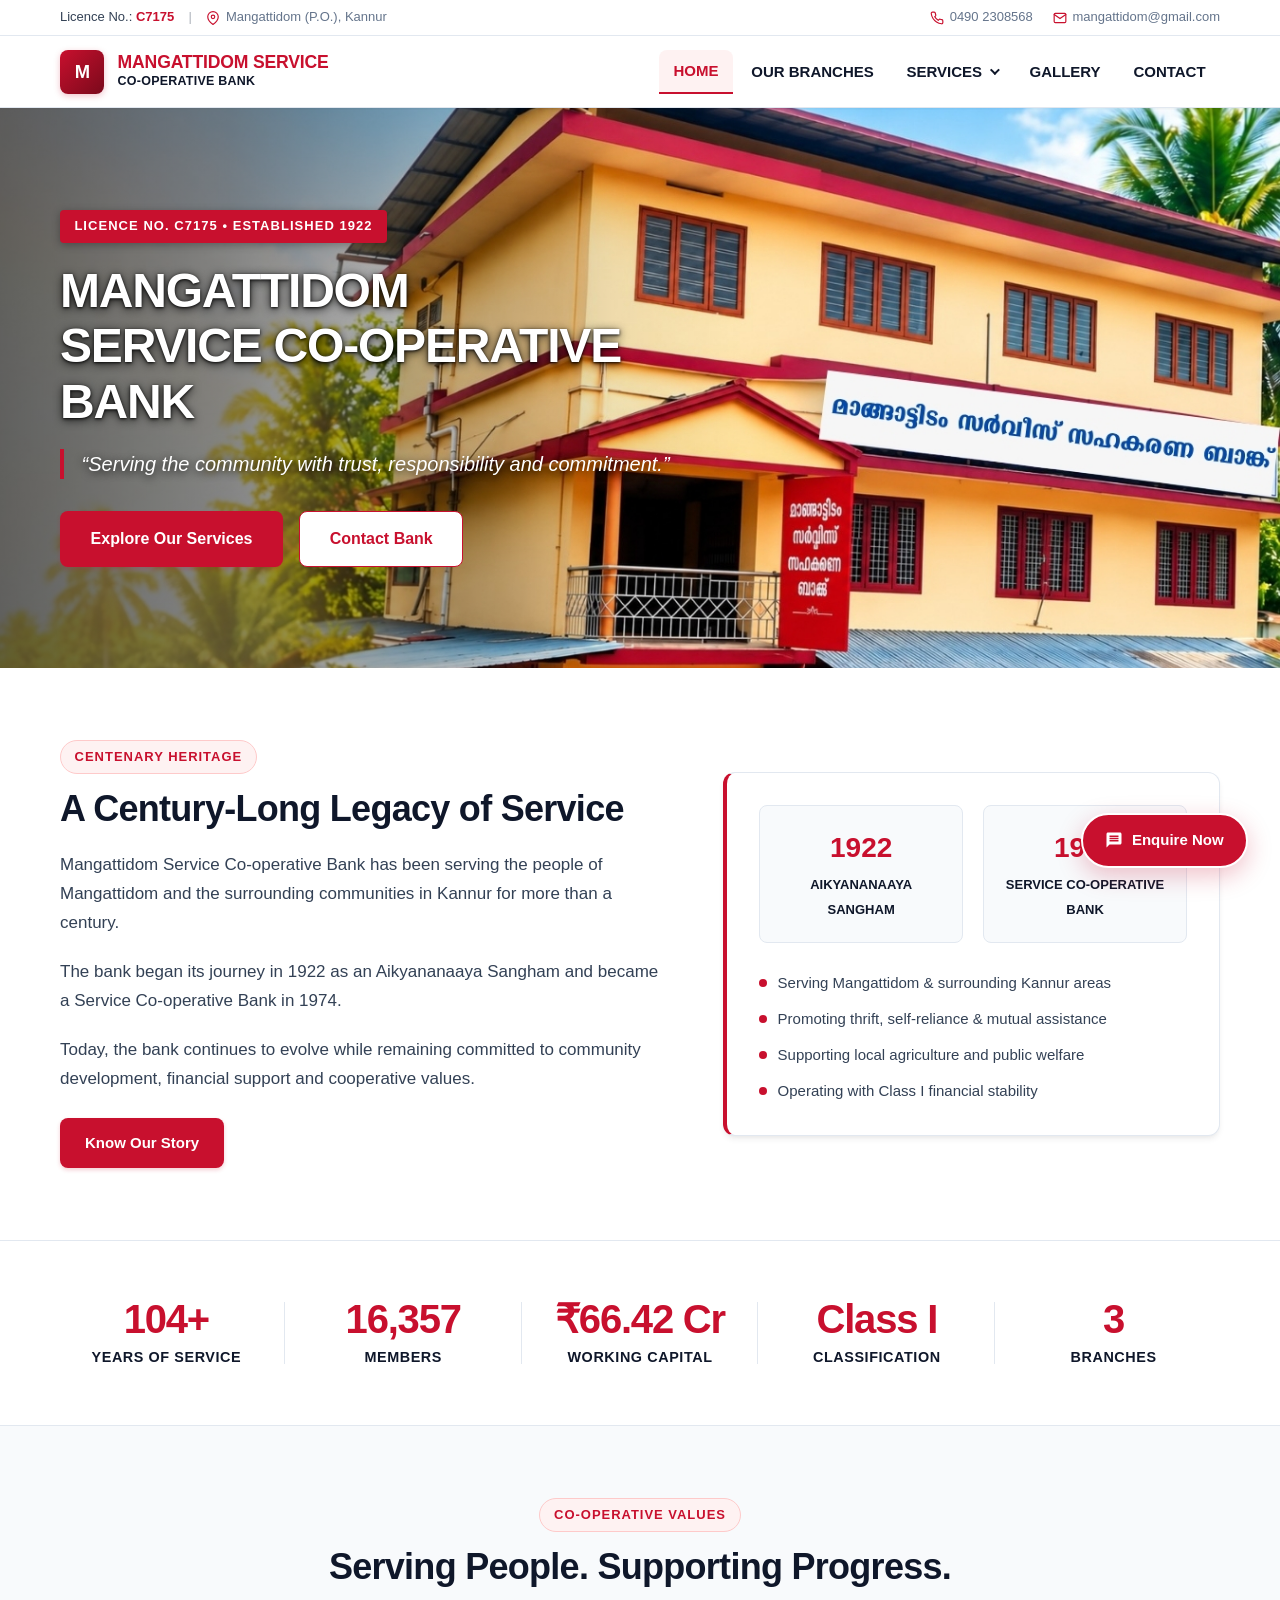
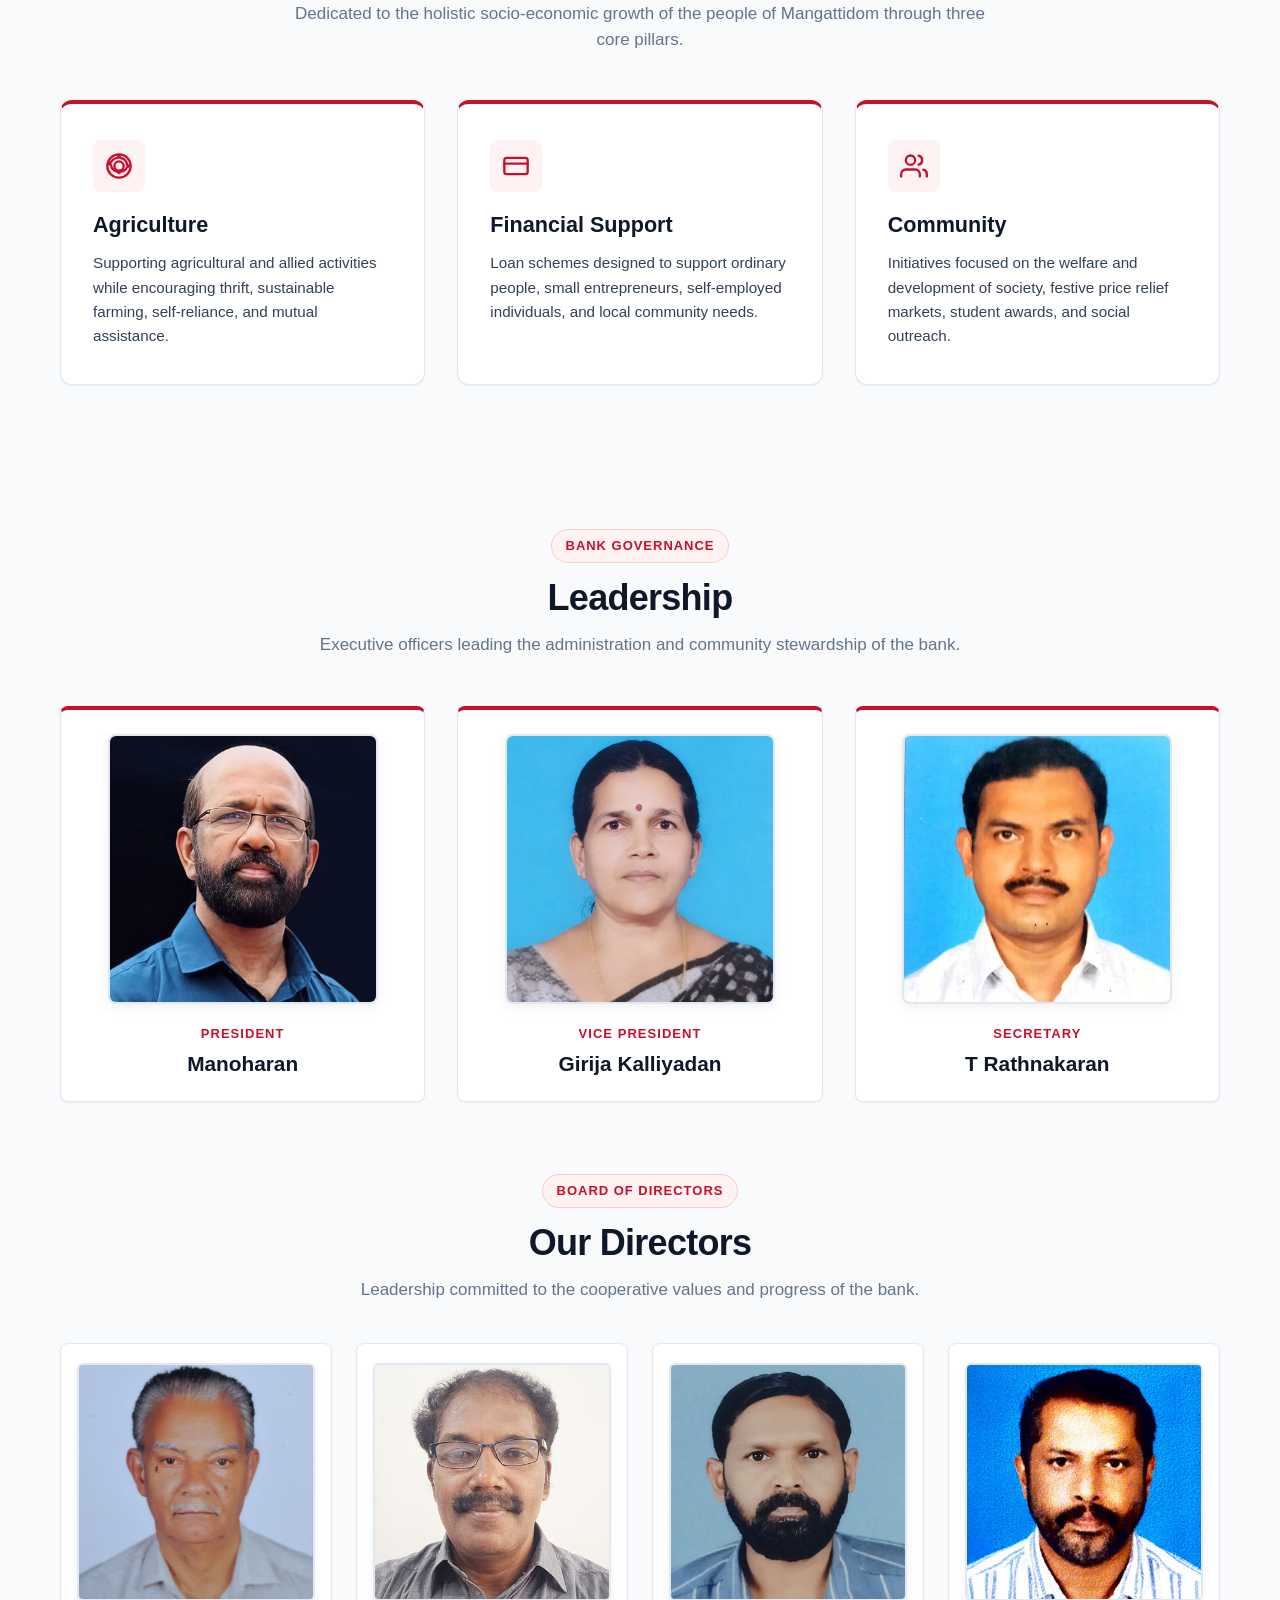
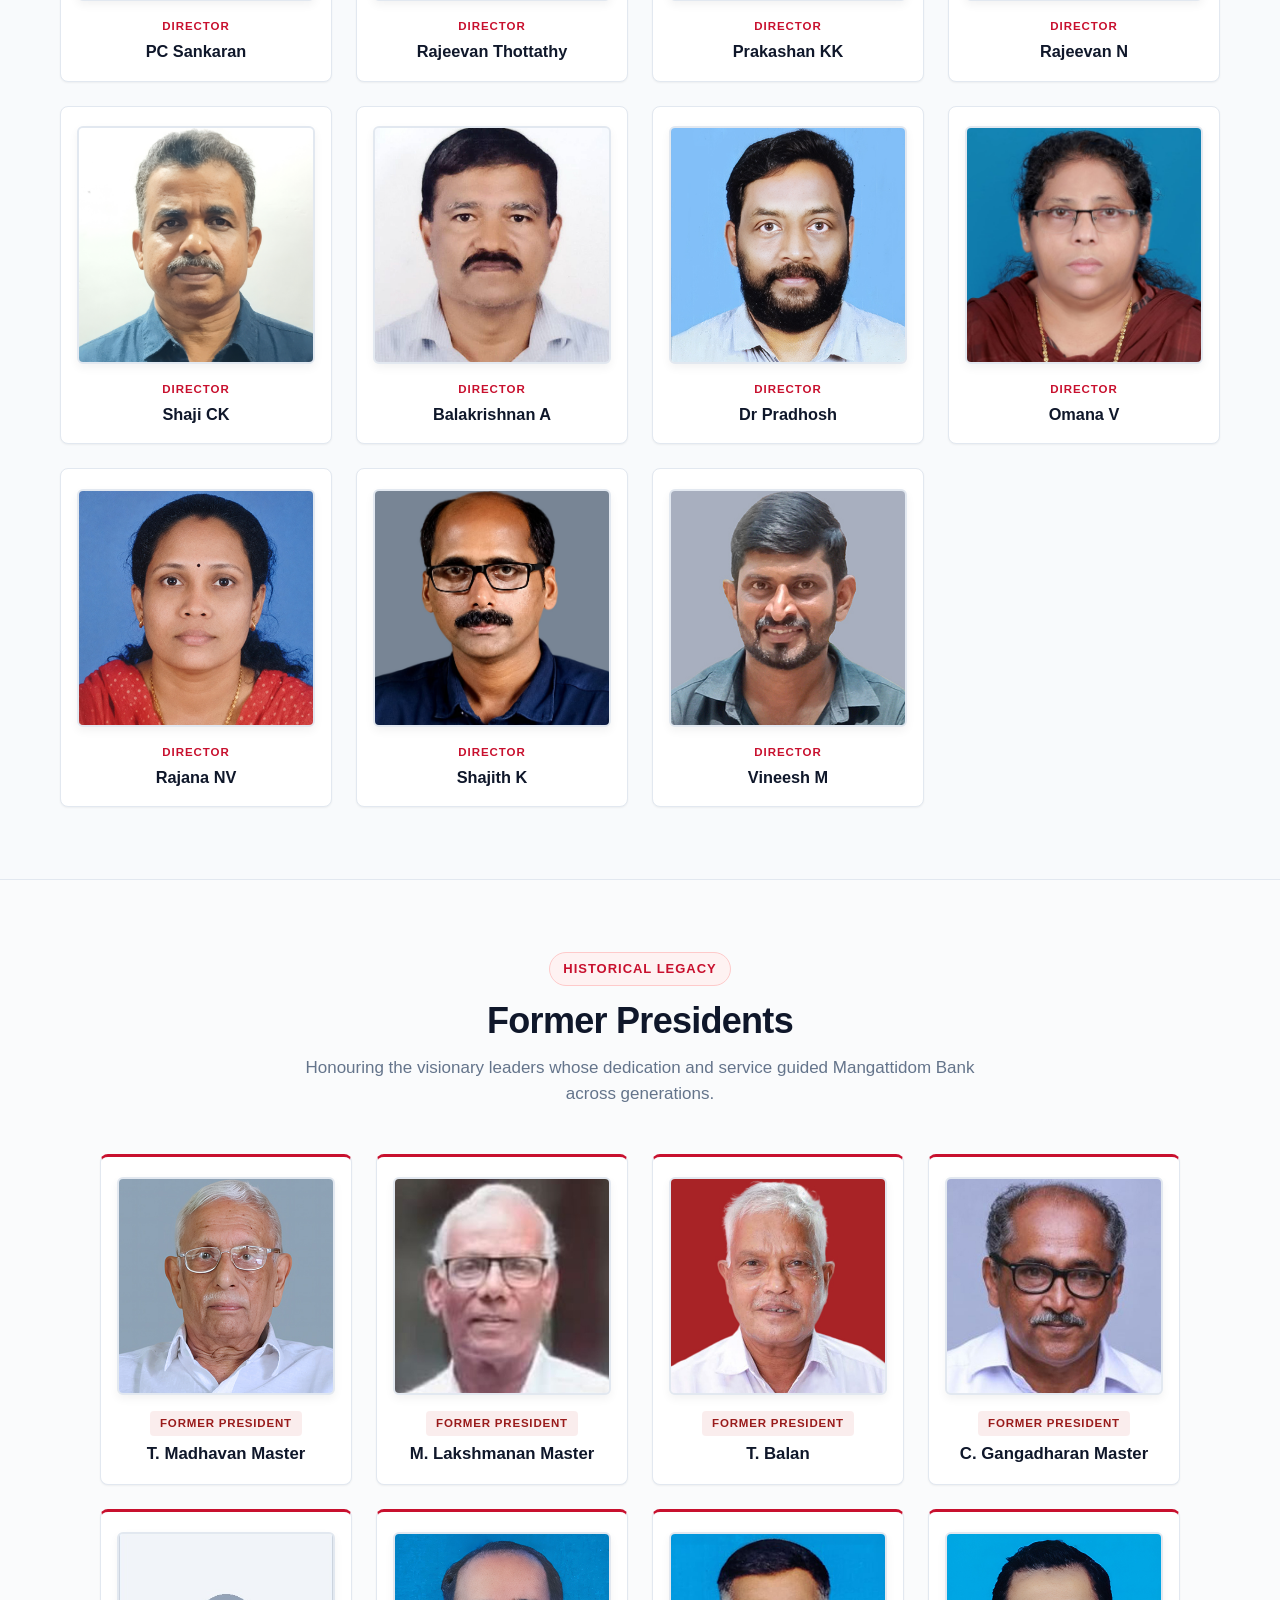
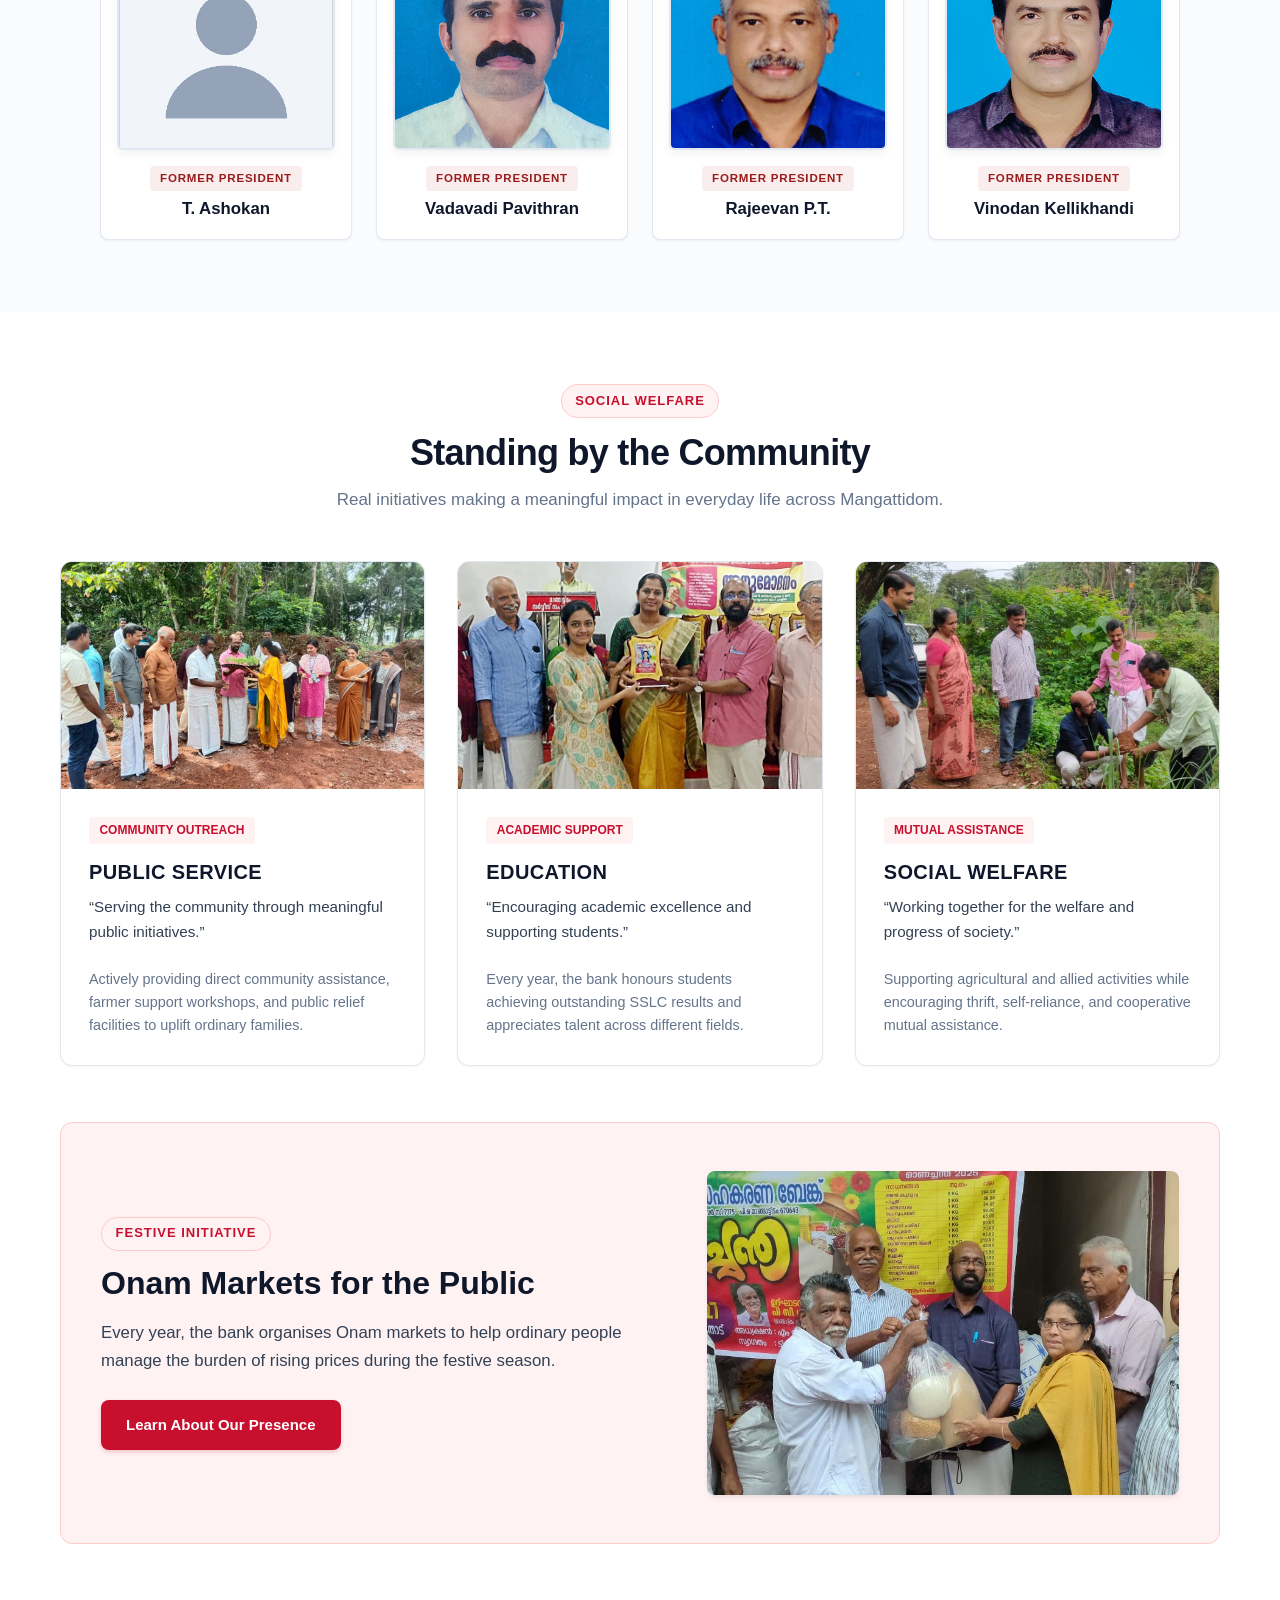
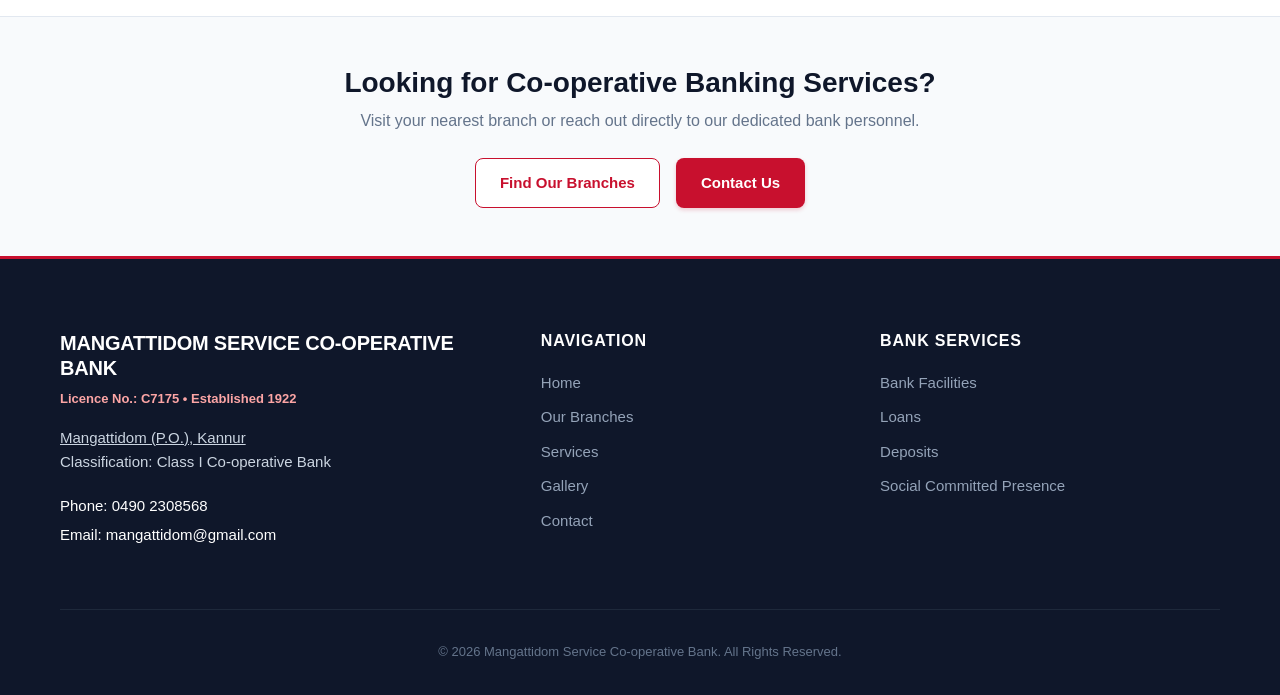
==== commit d4c3fbb3: "Update Former Presidents section to exact 8-person order and names" ====
--- a/index.html
+++ b/index.html
@@ -454,80 +454,92 @@
         </div>
 
         <div class="former-presidents-grid">
-          <!-- Former President 01: C Ganghadharan -->
-          <div class="former-president-card">
-            <div class="former-president-photo-frame">
-              <img src="assets/images/former-presidents/c-ganghadharan.jpg" alt="C Ganghadharan - Former President of Mangattidom Service Co-operative Bank" class="former-president-photo" loading="lazy">
-            </div>
-            <div class="former-president-info">
-              <span class="former-president-position">Former President</span>
-              <h4 class="former-president-name">C Ganghadharan</h4>
-            </div>
-          </div>
-
-          <!-- Former President 02: Lakshmannan -->
-          <div class="former-president-card">
-            <div class="former-president-photo-frame">
-              <img src="assets/images/former-presidents/lakshmannan.jpg" alt="Lakshmannan - Former President of Mangattidom Service Co-operative Bank" class="former-president-photo" loading="lazy">
-            </div>
-            <div class="former-president-info">
-              <span class="former-president-position">Former President</span>
-              <h4 class="former-president-name">Lakshmannan</h4>
-            </div>
-          </div>
-
-          <!-- Former President 03: Madhavan Master -->
-          <div class="former-president-card">
-            <div class="former-president-photo-frame">
-              <img src="assets/images/former-presidents/madhavan-master.jpg" alt="Madhavan Master - Former President of Mangattidom Service Co-operative Bank" class="former-president-photo" loading="lazy">
-            </div>
-            <div class="former-president-info">
-              <span class="former-president-position">Former President</span>
-              <h4 class="former-president-name">Madhavan Master</h4>
-            </div>
-          </div>
-
-          <!-- Former President 04: Pavithran Vadavathi -->
-          <div class="former-president-card">
-            <div class="former-president-photo-frame">
-              <img src="assets/images/former-presidents/pavithran-vadavathi.jpg" alt="Pavithran Vadavathi - Former President of Mangattidom Service Co-operative Bank" class="former-president-photo" loading="lazy">
-            </div>
-            <div class="former-president-info">
-              <span class="former-president-position">Former President</span>
-              <h4 class="former-president-name">Pavithran Vadavathi</h4>
-            </div>
-          </div>
-
-          <!-- Former President 05: PP Rajeevan -->
-          <div class="former-president-card">
-            <div class="former-president-photo-frame">
-              <img src="assets/images/former-presidents/pp-rajeevan.jpg" alt="PP Rajeevan - Former President of Mangattidom Service Co-operative Bank" class="former-president-photo" loading="lazy">
-            </div>
-            <div class="former-president-info">
-              <span class="former-president-position">Former President</span>
-              <h4 class="former-president-name">PP Rajeevan</h4>
-            </div>
-          </div>
-
-          <!-- Former President 06: T Balan -->
-          <div class="former-president-card">
-            <div class="former-president-photo-frame">
-              <img src="assets/images/former-presidents/t-balan.jpg" alt="T Balan - Former President of Mangattidom Service Co-operative Bank" class="former-president-photo" loading="lazy">
-            </div>
-            <div class="former-president-info">
-              <span class="former-president-position">Former President</span>
-              <h4 class="former-president-name">T Balan</h4>
-            </div>
-          </div>
-
-          <!-- Former President 07: Vinodhan Kallikkandy -->
-          <div class="former-president-card">
-            <div class="former-president-photo-frame">
-              <img src="assets/images/former-presidents/vinodhan-kallikkandy.jpg" alt="Vinodhan Kallikkandy - Former President of Mangattidom Service Co-operative Bank" class="former-president-photo" loading="lazy">
-            </div>
-            <div class="former-president-info">
-              <span class="former-president-position">Former President</span>
-              <h4 class="former-president-name">Vinodhan Kallikkandy</h4>
+          <!-- Former President 01: T. Madhavan Master -->
+          <div class="former-president-card">
+            <div class="former-president-photo-frame">
+              <img src="assets/images/former-presidents/madhavan-master.jpg" alt="T. Madhavan Master - Former President of Mangattidom Service Co-operative Bank" class="former-president-photo" loading="lazy">
+            </div>
+            <div class="former-president-info">
+              <span class="former-president-position">Former President</span>
+              <h4 class="former-president-name">T. Madhavan Master</h4>
+            </div>
+          </div>
+
+          <!-- Former President 02: M. Lakshmanan Master -->
+          <div class="former-president-card">
+            <div class="former-president-photo-frame">
+              <img src="assets/images/former-presidents/lakshmannan.jpg" alt="M. Lakshmanan Master - Former President of Mangattidom Service Co-operative Bank" class="former-president-photo" loading="lazy">
+            </div>
+            <div class="former-president-info">
+              <span class="former-president-position">Former President</span>
+              <h4 class="former-president-name">M. Lakshmanan Master</h4>
+            </div>
+          </div>
+
+          <!-- Former President 03: T. Balan -->
+          <div class="former-president-card">
+            <div class="former-president-photo-frame">
+              <img src="assets/images/former-presidents/t-balan.jpg" alt="T. Balan - Former President of Mangattidom Service Co-operative Bank" class="former-president-photo" loading="lazy">
+            </div>
+            <div class="former-president-info">
+              <span class="former-president-position">Former President</span>
+              <h4 class="former-president-name">T. Balan</h4>
+            </div>
+          </div>
+
+          <!-- Former President 04: C. Gangadharan Master -->
+          <div class="former-president-card">
+            <div class="former-president-photo-frame">
+              <img src="assets/images/former-presidents/c-ganghadharan.jpg" alt="C. Gangadharan Master - Former President of Mangattidom Service Co-operative Bank" class="former-president-photo" loading="lazy">
+            </div>
+            <div class="former-president-info">
+              <span class="former-president-position">Former President</span>
+              <h4 class="former-president-name">C. Gangadharan Master</h4>
+            </div>
+          </div>
+
+          <!-- Former President 05: T. Ashokan (Photo pending - replace assets/images/former-presidents/t-ashokan.jpg when provided) -->
+          <div class="former-president-card">
+            <div class="former-president-photo-frame">
+              <!-- PLACEHOLDER: Provide official photo for T. Ashokan at assets/images/former-presidents/t-ashokan.jpg -->
+              <img src="assets/images/former-presidents/t-ashokan.jpg" alt="T. Ashokan - Former President of Mangattidom Service Co-operative Bank (Photo to be provided)" class="former-president-photo" loading="lazy">
+            </div>
+            <div class="former-president-info">
+              <span class="former-president-position">Former President</span>
+              <h4 class="former-president-name">T. Ashokan</h4>
+            </div>
+          </div>
+
+          <!-- Former President 06: Vadavadi Pavithran -->
+          <div class="former-president-card">
+            <div class="former-president-photo-frame">
+              <img src="assets/images/former-presidents/pavithran-vadavathi.jpg" alt="Vadavadi Pavithran - Former President of Mangattidom Service Co-operative Bank" class="former-president-photo" loading="lazy">
+            </div>
+            <div class="former-president-info">
+              <span class="former-president-position">Former President</span>
+              <h4 class="former-president-name">Vadavadi Pavithran</h4>
+            </div>
+          </div>
+
+          <!-- Former President 07: Rajeevan P.T. -->
+          <div class="former-president-card">
+            <div class="former-president-photo-frame">
+              <img src="assets/images/former-presidents/pp-rajeevan.jpg" alt="Rajeevan P.T. - Former President of Mangattidom Service Co-operative Bank" class="former-president-photo" loading="lazy">
+            </div>
+            <div class="former-president-info">
+              <span class="former-president-position">Former President</span>
+              <h4 class="former-president-name">Rajeevan P.T.</h4>
+            </div>
+          </div>
+
+          <!-- Former President 08: Vinodan Kellikhandi -->
+          <div class="former-president-card">
+            <div class="former-president-photo-frame">
+              <img src="assets/images/former-presidents/vinodhan-kallikkandy.jpg" alt="Vinodan Kellikhandi - Former President of Mangattidom Service Co-operative Bank" class="former-president-photo" loading="lazy">
+            </div>
+            <div class="former-president-info">
+              <span class="former-president-position">Former President</span>
+              <h4 class="former-president-name">Vinodan Kellikhandi</h4>
             </div>
           </div>
         </div>
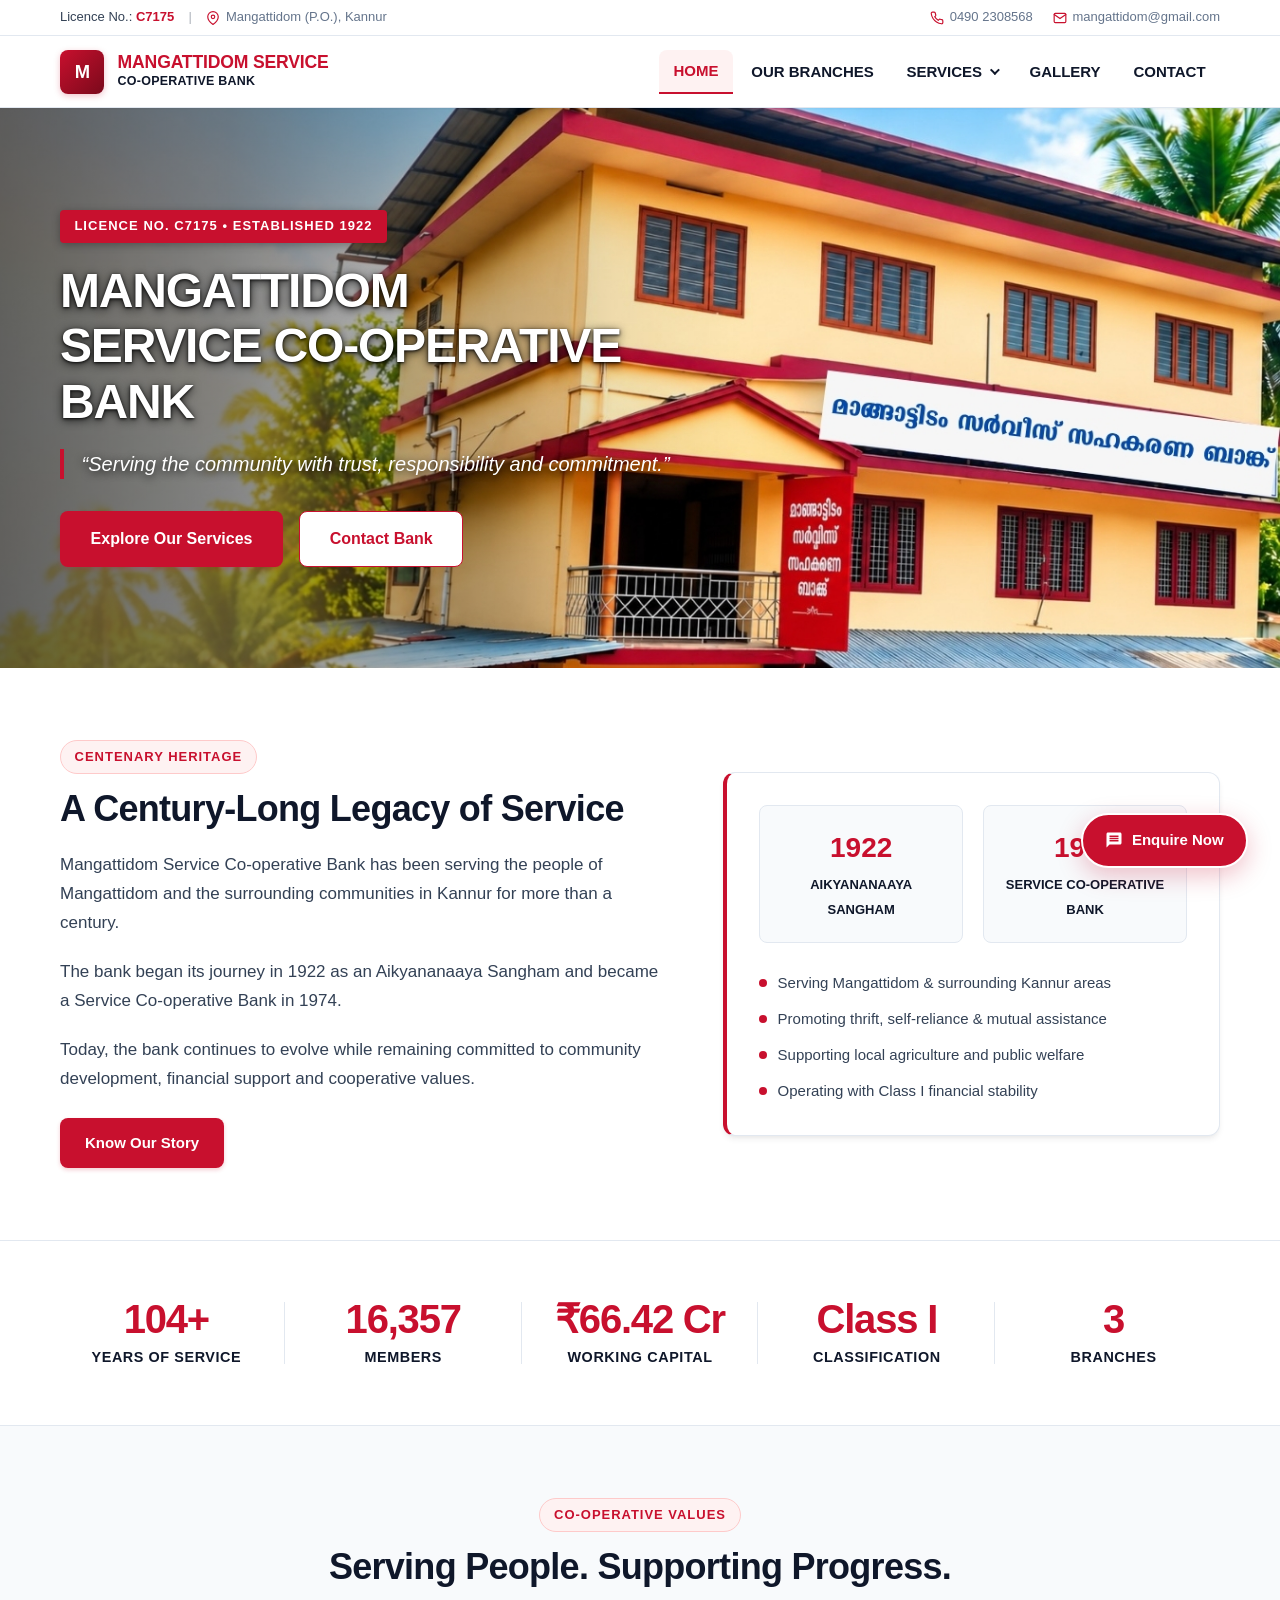
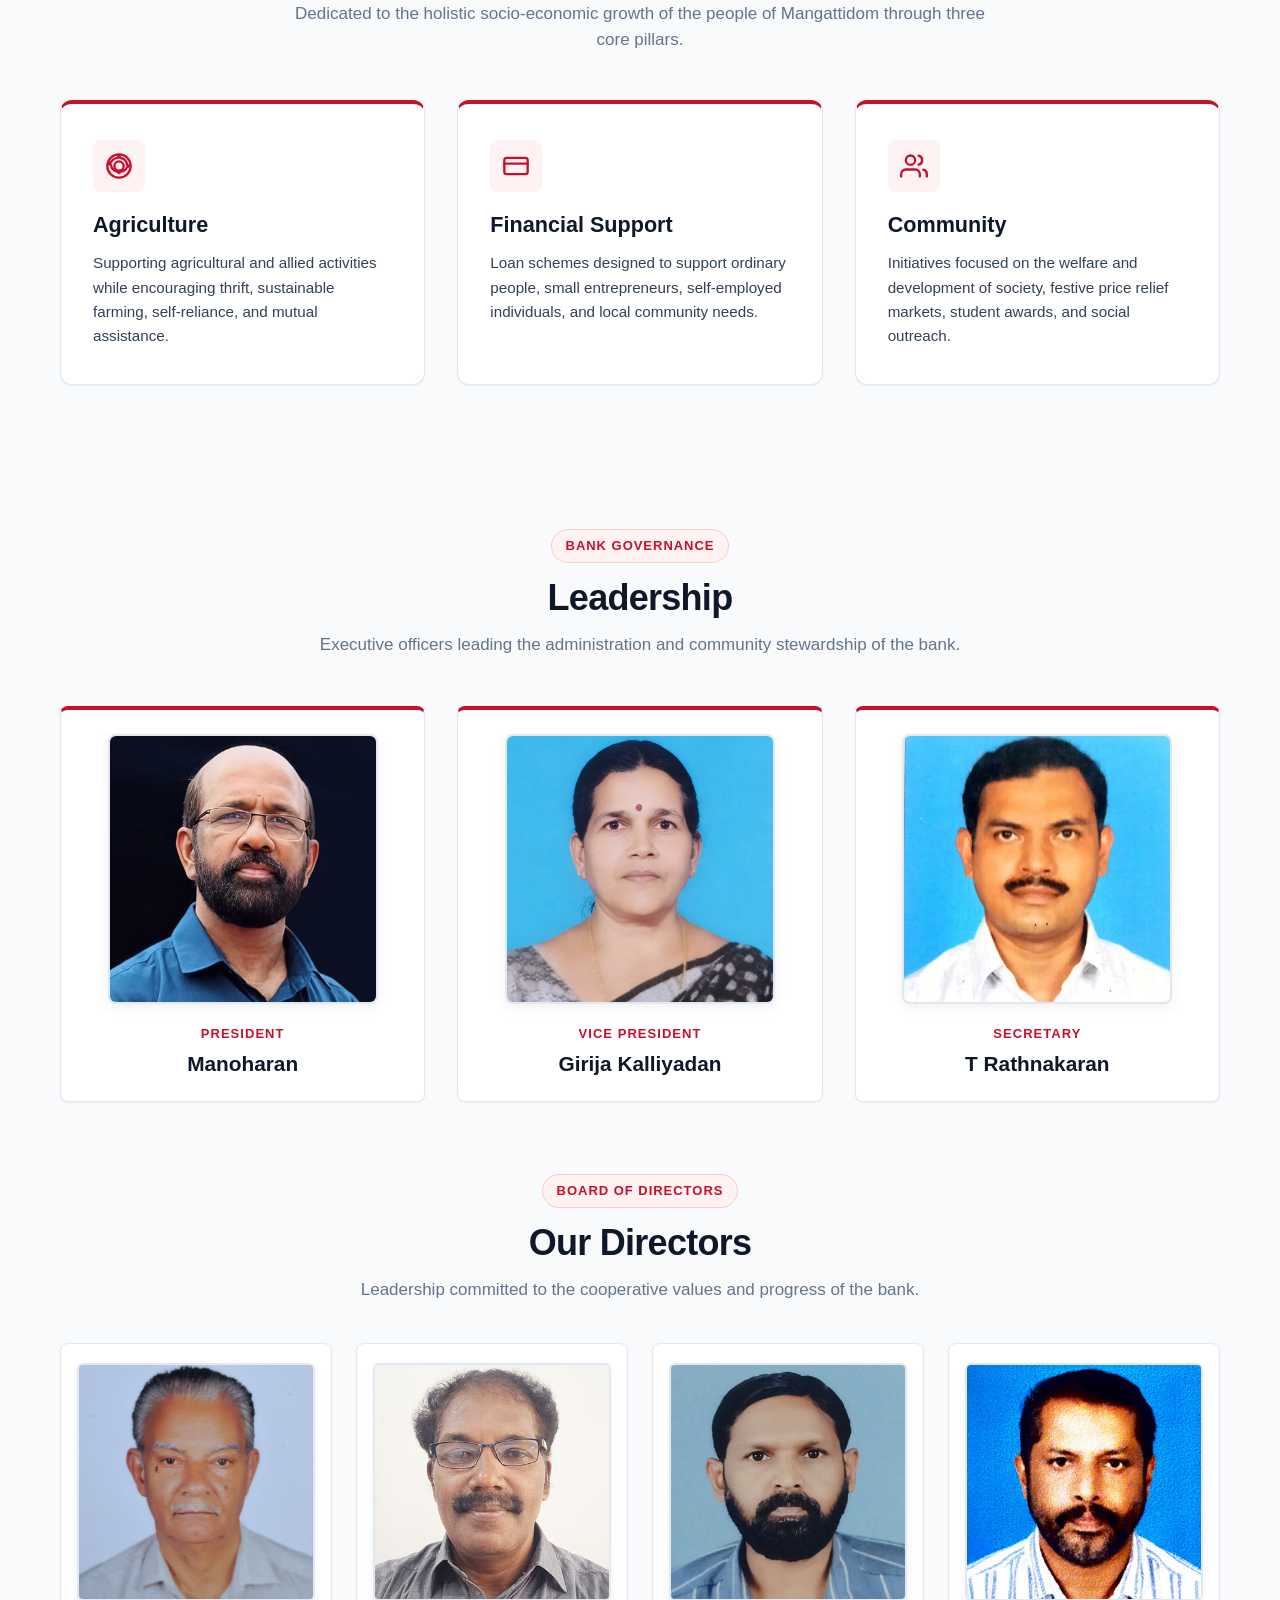
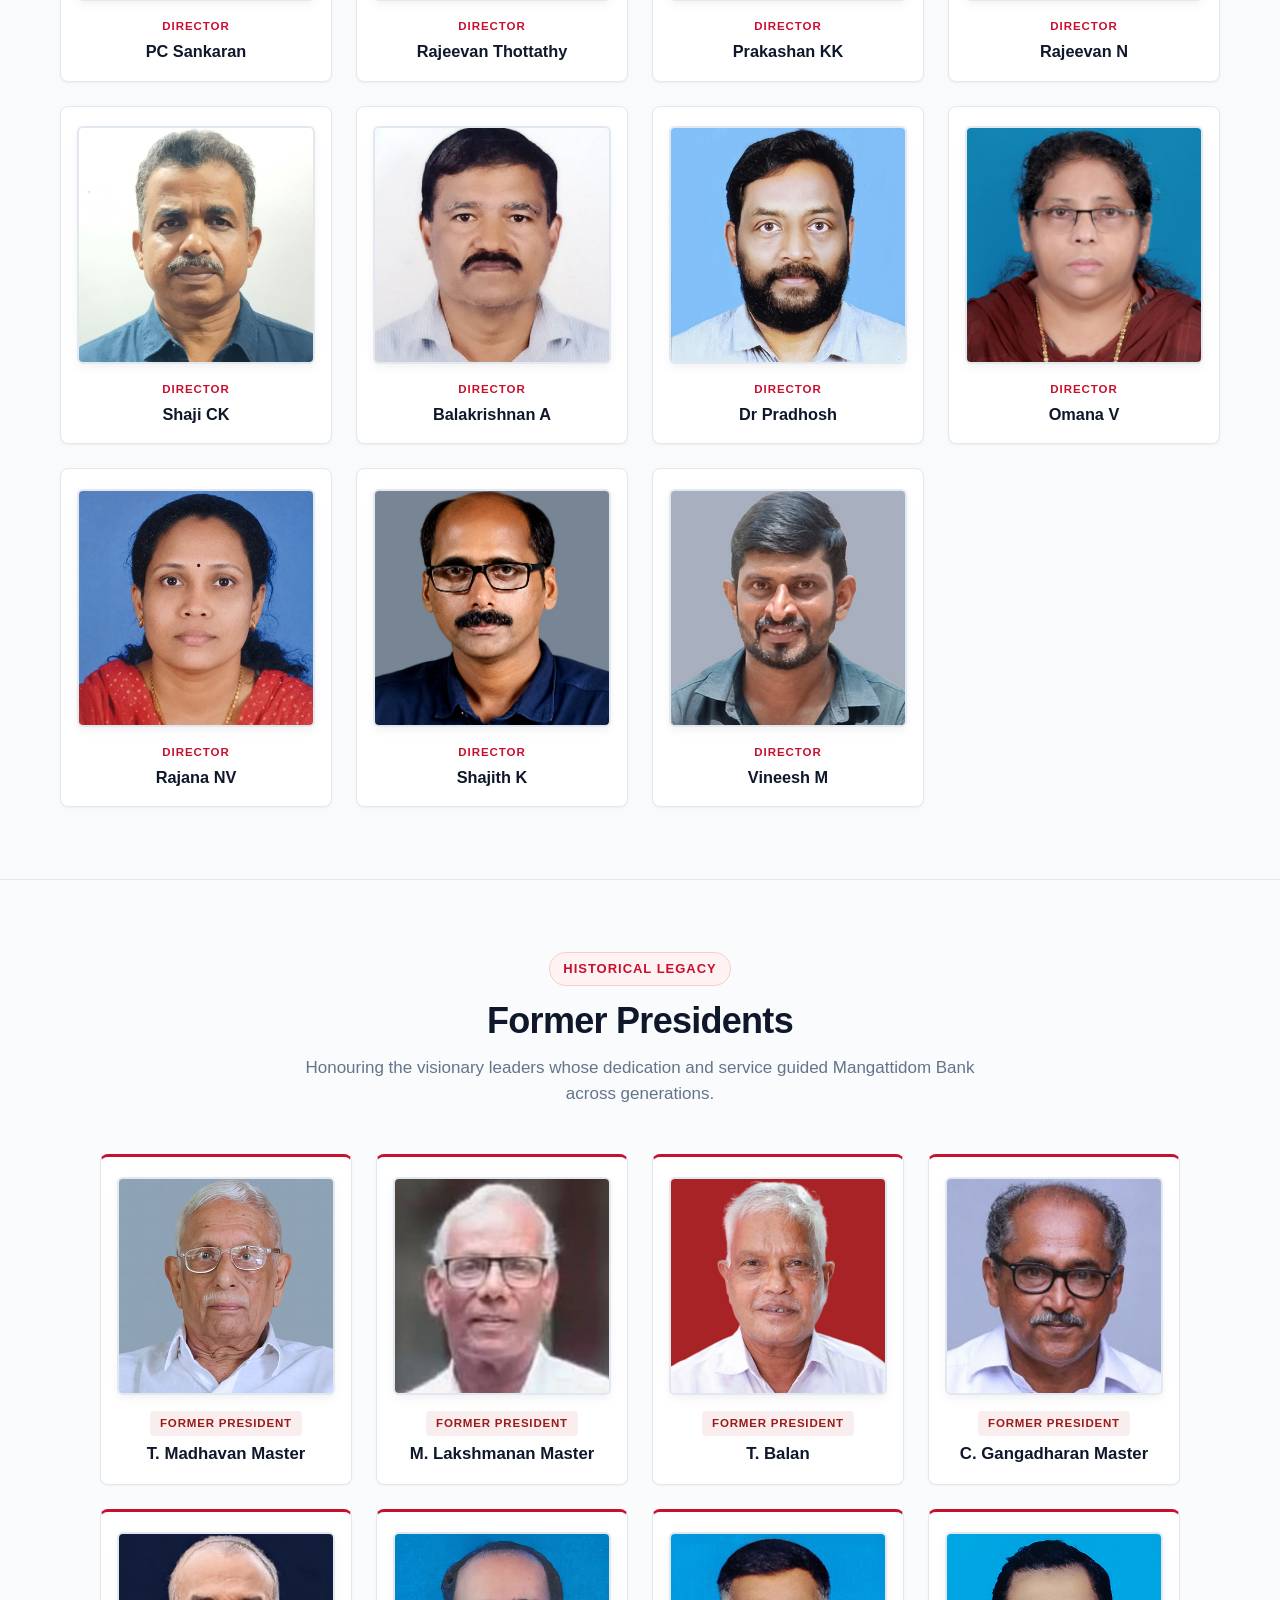
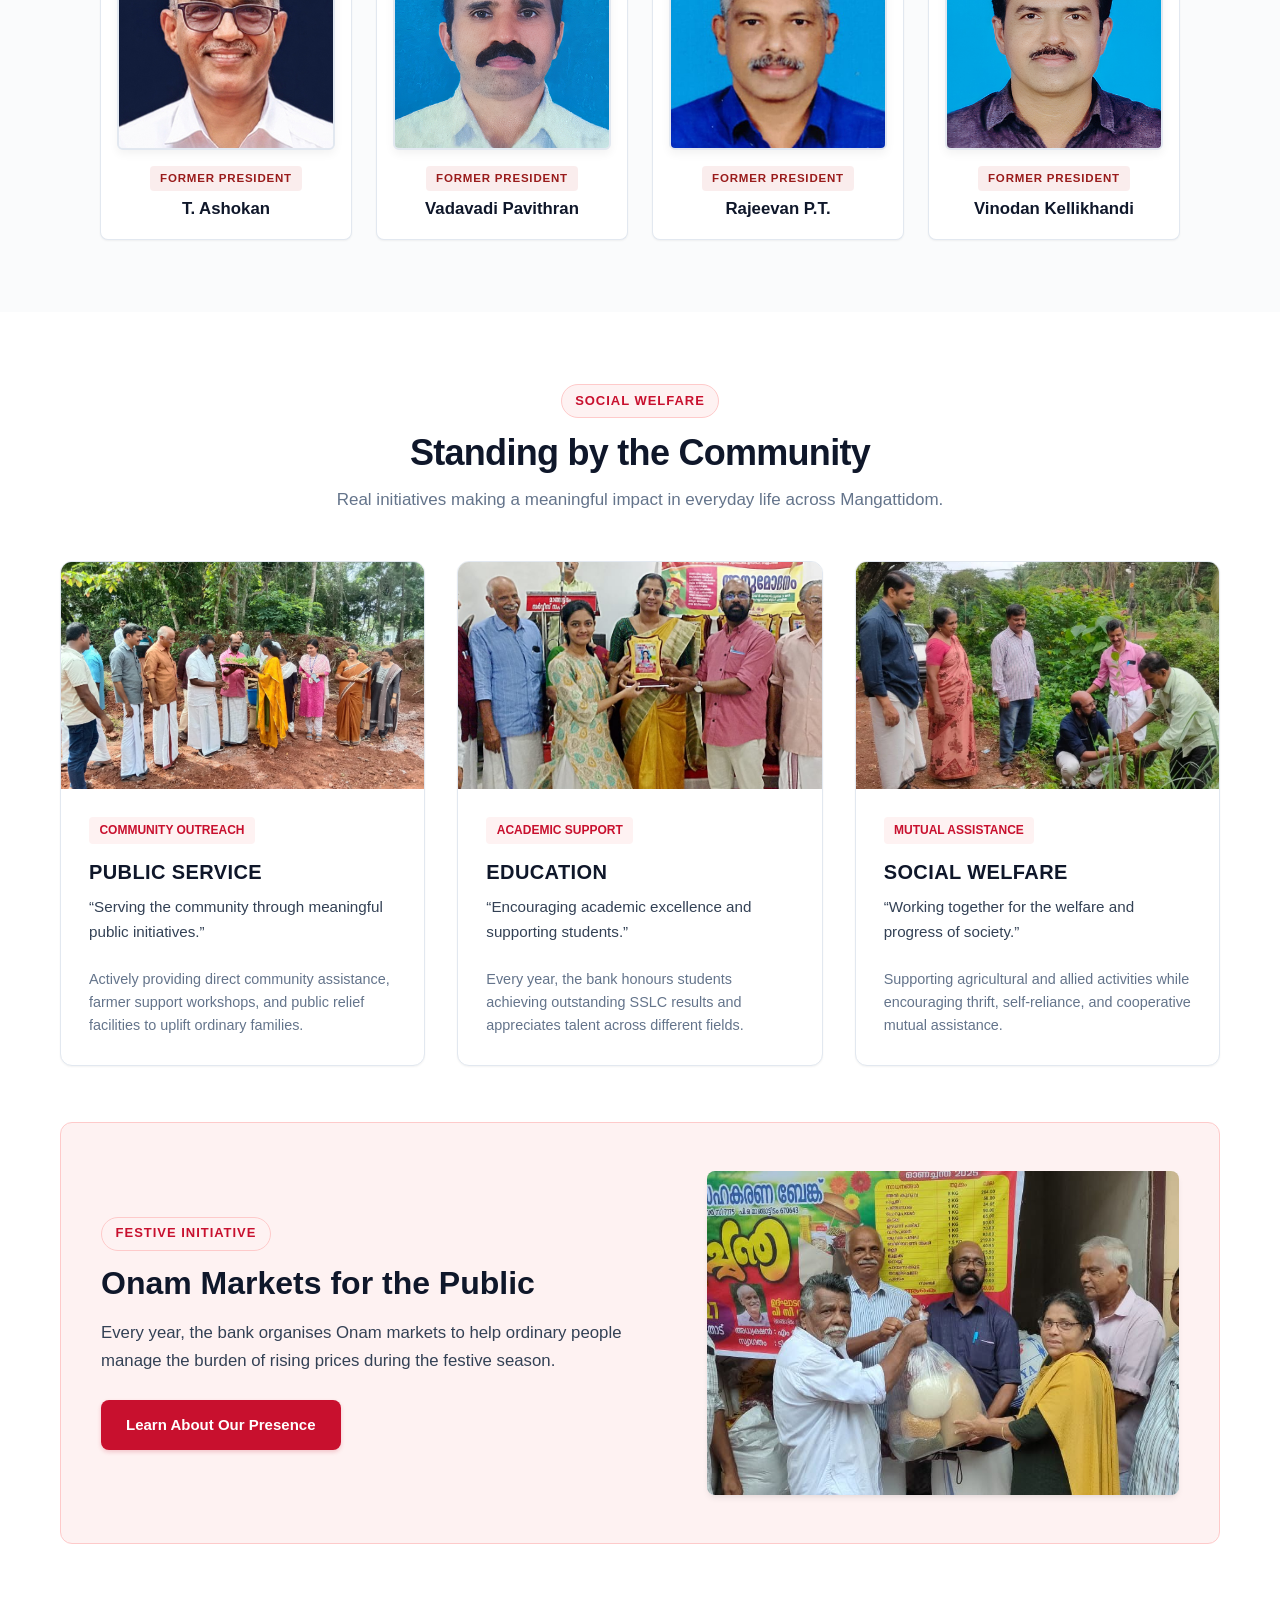
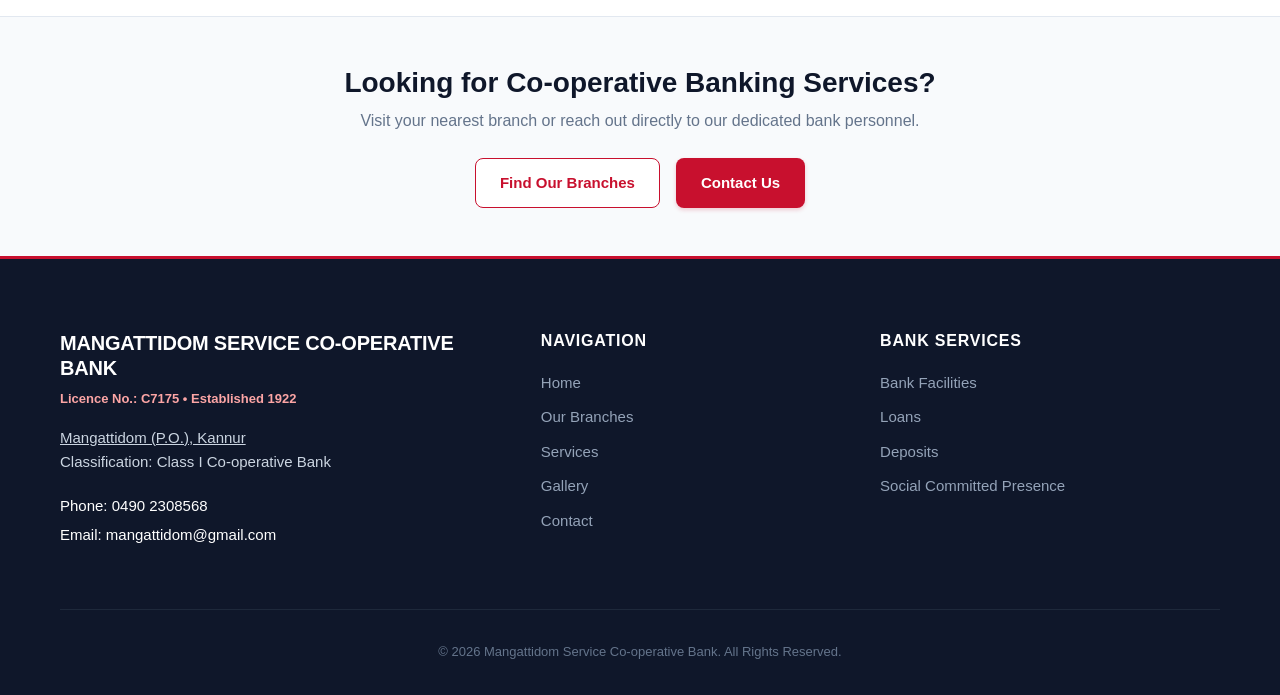
==== commit d07e8719: "Update T. Ashokan photo and complete mobile optimization across 320px-414px viewports" ====
--- a/index.html
+++ b/index.html
@@ -498,11 +498,10 @@
             </div>
           </div>
 
-          <!-- Former President 05: T. Ashokan (Photo pending - replace assets/images/former-presidents/t-ashokan.jpg when provided) -->
-          <div class="former-president-card">
-            <div class="former-president-photo-frame">
-              <!-- PLACEHOLDER: Provide official photo for T. Ashokan at assets/images/former-presidents/t-ashokan.jpg -->
-              <img src="assets/images/former-presidents/t-ashokan.jpg" alt="T. Ashokan - Former President of Mangattidom Service Co-operative Bank (Photo to be provided)" class="former-president-photo" loading="lazy">
+          <!-- Former President 05: T. Ashokan -->
+          <div class="former-president-card">
+            <div class="former-president-photo-frame">
+              <img src="assets/images/former-presidents/t-ashokan.jpg" alt="T. Ashokan - Former President of Mangattidom Service Co-operative Bank" class="former-president-photo" loading="lazy">
             </div>
             <div class="former-president-info">
               <span class="former-president-position">Former President</span>
--- a/assets/css/style.css
+++ b/assets/css/style.css
@@ -1884,11 +1884,23 @@
 
 @media (max-width: 768px) {
   .section {
-    padding: 3rem 0;
+    padding: 2.75rem 0;
+  }
+  
+  .section-header {
+    margin: 0 auto 2rem auto;
   }
   
   .section-title {
-    font-size: 1.85rem;
+    font-size: 1.75rem;
+  }
+
+  .section-subtitle {
+    font-size: 0.95rem;
+  }
+
+  .site-footer {
+    padding: 3rem 0 1.5rem 0;
   }
   
   .top-bar-links {
@@ -2064,6 +2076,53 @@
 }
 
 @media (max-width: 480px) {
+  .container {
+    padding-left: 0.85rem;
+    padding-right: 0.85rem;
+  }
+
+  .section {
+    padding: 2.25rem 0;
+  }
+
+  .section-header {
+    margin: 0 auto 1.5rem auto;
+  }
+
+  .section-tag {
+    font-size: 0.72rem;
+    margin-bottom: 0.25rem;
+  }
+
+  .section-title {
+    font-size: 1.5rem;
+    line-height: 1.25;
+  }
+
+  .section-subtitle {
+    font-size: 0.875rem;
+    line-height: 1.45;
+  }
+
+  /* Mobile Brand Navigation */
+  .brand-emblem {
+    width: 38px;
+    height: 38px;
+    font-size: 1rem;
+  }
+
+  .brand-name {
+    font-size: 0.95rem;
+  }
+
+  .brand-sub {
+    font-size: 0.68rem;
+  }
+
+  .brand {
+    gap: 0.6rem;
+  }
+
   .hero-media::after {
     background: linear-gradient(
       to right,
@@ -2087,65 +2146,94 @@
     grid-template-columns: 1fr;
   }
 
+  .stat-item {
+    padding: 1.15rem 0.75rem;
+  }
+
+  .exec-grid {
+    max-width: 100%;
+  }
+
   .member-card.exec-card {
     padding: 1.25rem 1rem 1.25rem 1rem;
   }
 
   .exec-card .member-photo-frame {
     width: 100%;
-    max-width: 240px;
+    max-width: 230px;
   }
 
   .exec-card .member-name {
-    font-size: 1.2rem;
-  }
-  
-  .directors-grid {
-    grid-template-columns: repeat(2, 1fr);
-    gap: 0.75rem;
-  }
-
+    font-size: 1.15rem;
+  }
+
+  /* Former Presidents & Directors Mobile Grid */
+  .former-presidents-section {
+    padding: 2.25rem 0;
+  }
+
+  .directors-grid,
   .former-presidents-grid {
     grid-template-columns: repeat(2, 1fr);
-    gap: 0.75rem;
-  }
-
-  .director-card {
-    padding: 0.85rem 0.6rem 0.85rem 0.6rem;
-  }
-
+    gap: 0.65rem;
+  }
+
+  .director-card,
   .former-president-card {
-    padding: 0.85rem 0.6rem 0.85rem 0.6rem;
-  }
-
-  .director-photo-frame {
-    width: 100%;
-    aspect-ratio: 1 / 1;
-    margin-bottom: 0.65rem;
-  }
-
+    padding: 0.75rem 0.5rem 0.7rem 0.5rem;
+    border-top-width: 3px;
+  }
+
+  .director-photo-frame,
   .former-president-photo-frame {
     width: 100%;
     aspect-ratio: 1 / 1;
-    margin-bottom: 0.65rem;
-  }
-
-  .director-name {
-    font-size: 0.92rem;
-  }
-
-  .former-president-name {
-    font-size: 0.92rem;
-  }
-
+    border-radius: 5px;
+    margin-bottom: 0.45rem;
+  }
+
+  .director-position,
   .former-president-position {
     font-size: 0.62rem;
+    letter-spacing: 0.04em;
     padding: 0.15rem 0.4rem;
+    margin-bottom: 0.25rem;
+    white-space: nowrap;
+    max-width: 100%;
+    overflow: hidden;
+    text-overflow: ellipsis;
+  }
+
+  .director-name,
+  .former-president-name {
+    font-size: 0.875rem;
+    line-height: 1.25;
+    min-height: 2.5em;
+    display: flex;
+    align-items: center;
+    justify-content: center;
+    text-align: center;
+    word-break: normal;
+    overflow-wrap: break-word;
+  }
+
+  .onam-banner {
+    padding: 1.5rem 1rem;
+    gap: 1.5rem;
+  }
+
+  .site-footer {
+    padding: 2.5rem 0 1.5rem 0;
+  }
+
+  .footer-grid {
+    gap: 2rem;
+    margin-bottom: 2rem;
   }
 
   .contact-info-card,
   .contact-form-card {
-    padding: 1.75rem 1.25rem;
+    padding: 1.5rem 1.15rem;
   }
   
   .btn {
@@ -2157,12 +2245,62 @@
   }
 }
 
-@media (max-width: 340px) {
+@media (max-width: 350px) {
+  .container {
+    padding-left: 0.65rem;
+    padding-right: 0.65rem;
+  }
+
+  .brand-emblem {
+    width: 34px;
+    height: 34px;
+    font-size: 0.9rem;
+  }
+
+  .brand-name {
+    font-size: 0.85rem;
+  }
+
+  .brand-sub {
+    font-size: 0.6rem;
+  }
+
+  .brand {
+    gap: 0.45rem;
+  }
+
   .directors-grid,
   .former-presidents-grid {
     grid-template-columns: 1fr;
-    max-width: 260px;
+    max-width: 250px;
     margin-left: auto;
     margin-right: auto;
-  }
-}
+    gap: 0.9rem;
+  }
+
+  .director-card,
+  .former-president-card {
+    padding: 0.85rem 0.65rem;
+  }
+
+  .director-name,
+  .former-president-name {
+    font-size: 0.95rem;
+    min-height: auto;
+  }
+
+  .director-position,
+  .former-president-position {
+    font-size: 0.65rem;
+  }
+
+  .sticky-enquiry {
+    bottom: 0.75rem;
+    right: 0.75rem;
+  }
+
+  .sticky-enquiry-btn {
+    padding: 0.6rem 0.95rem;
+    font-size: 0.8rem;
+  }
+}
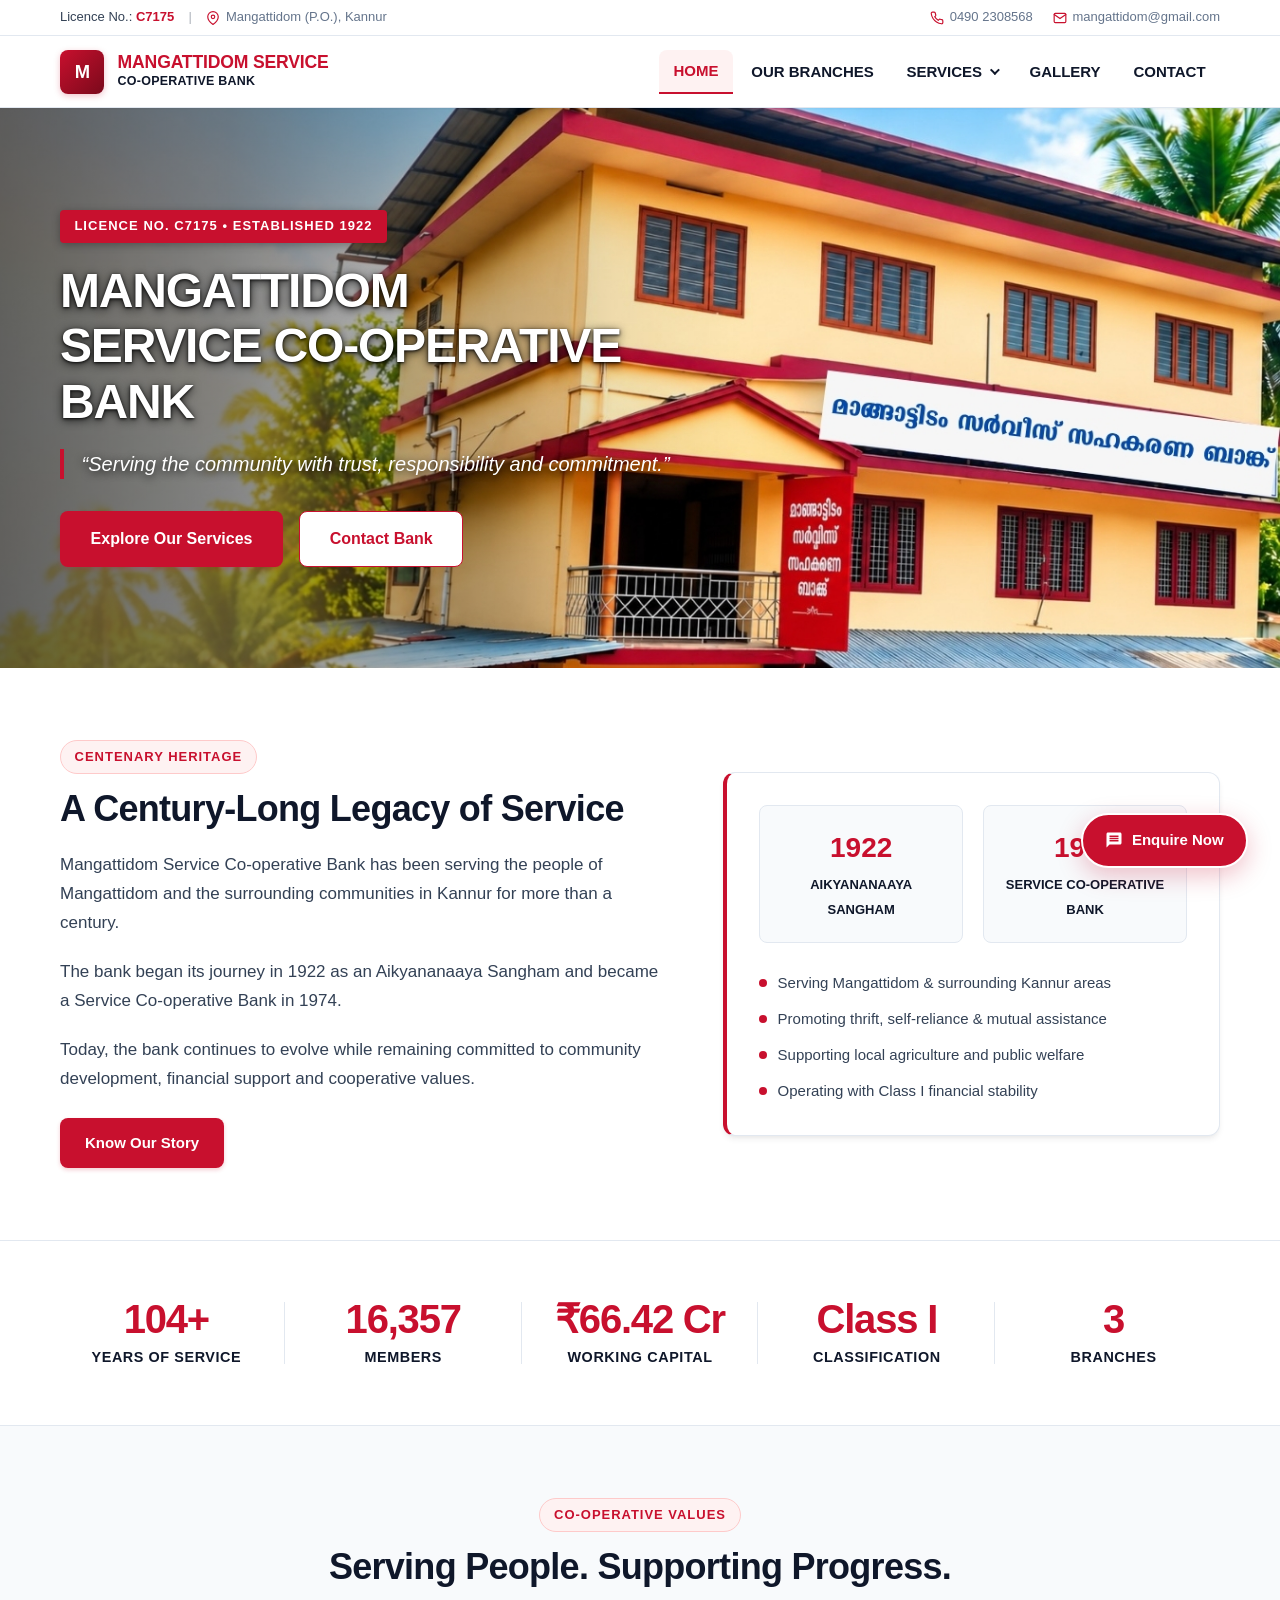
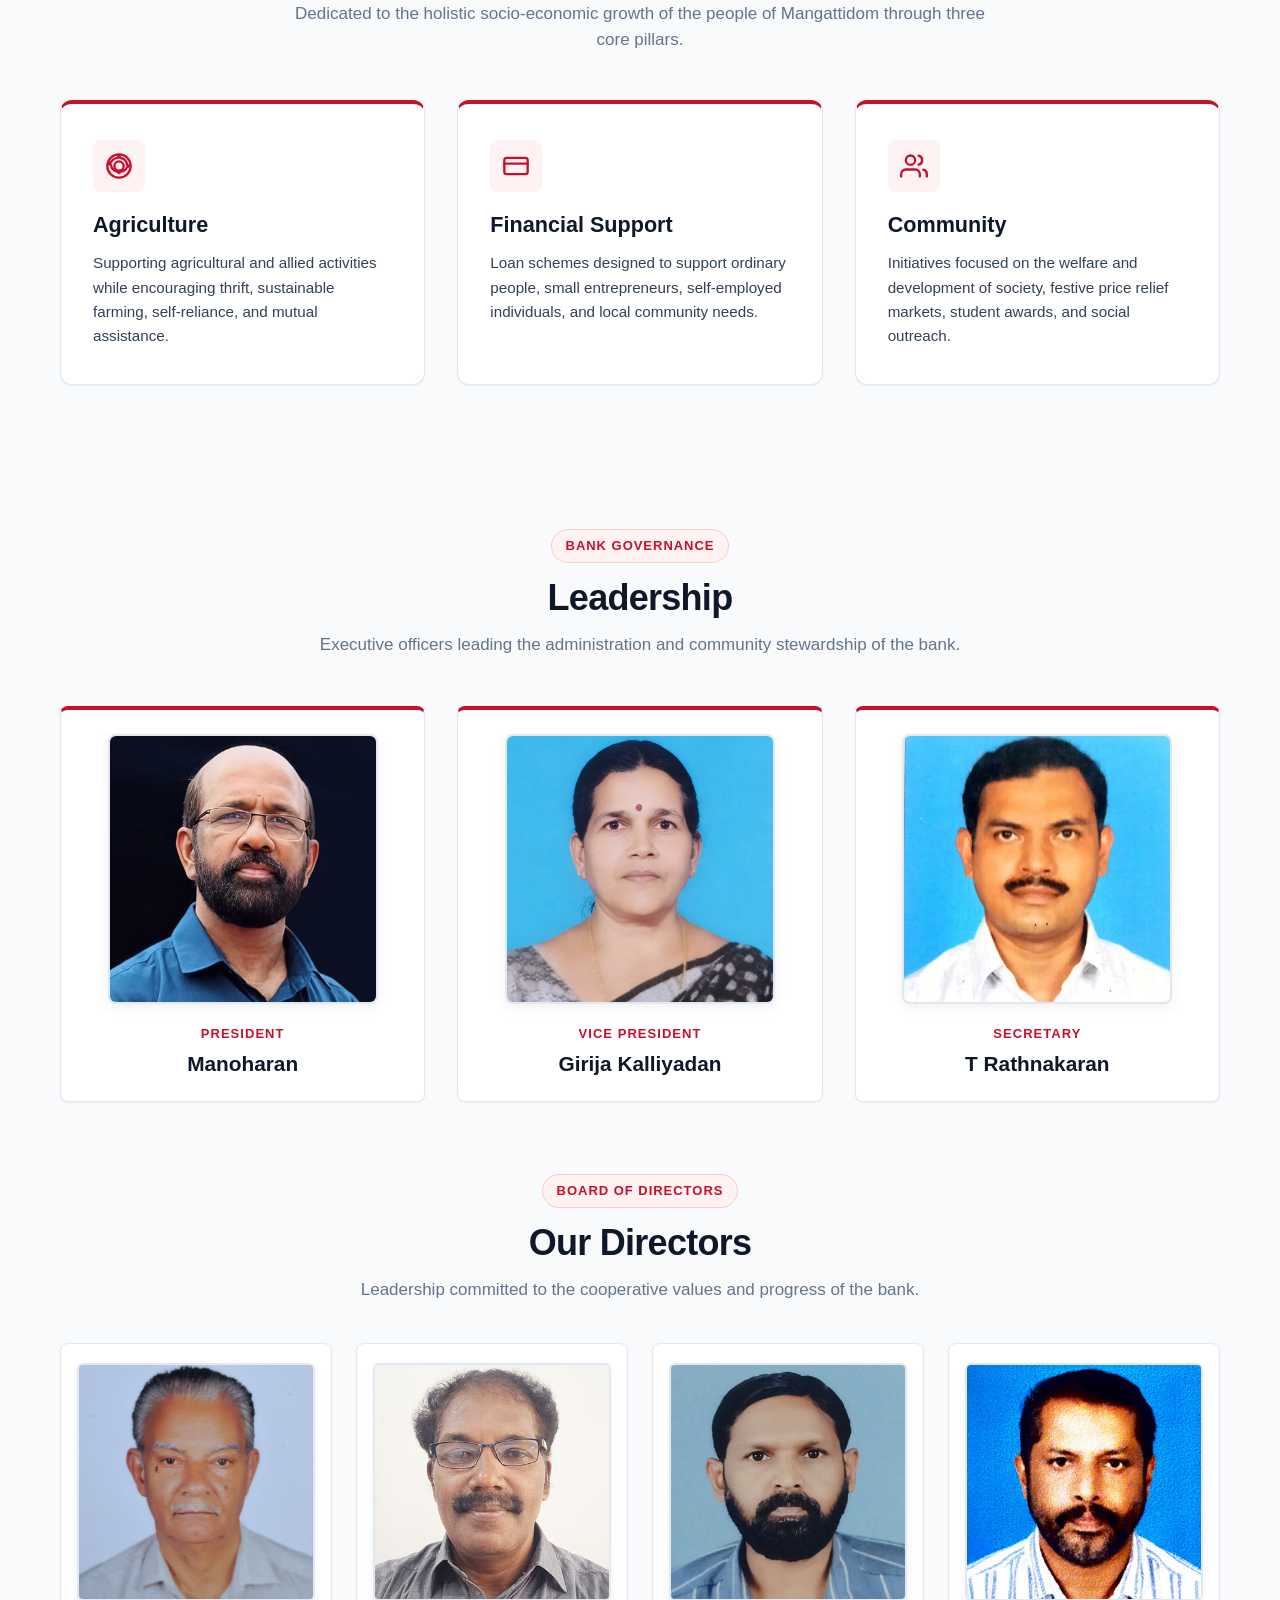
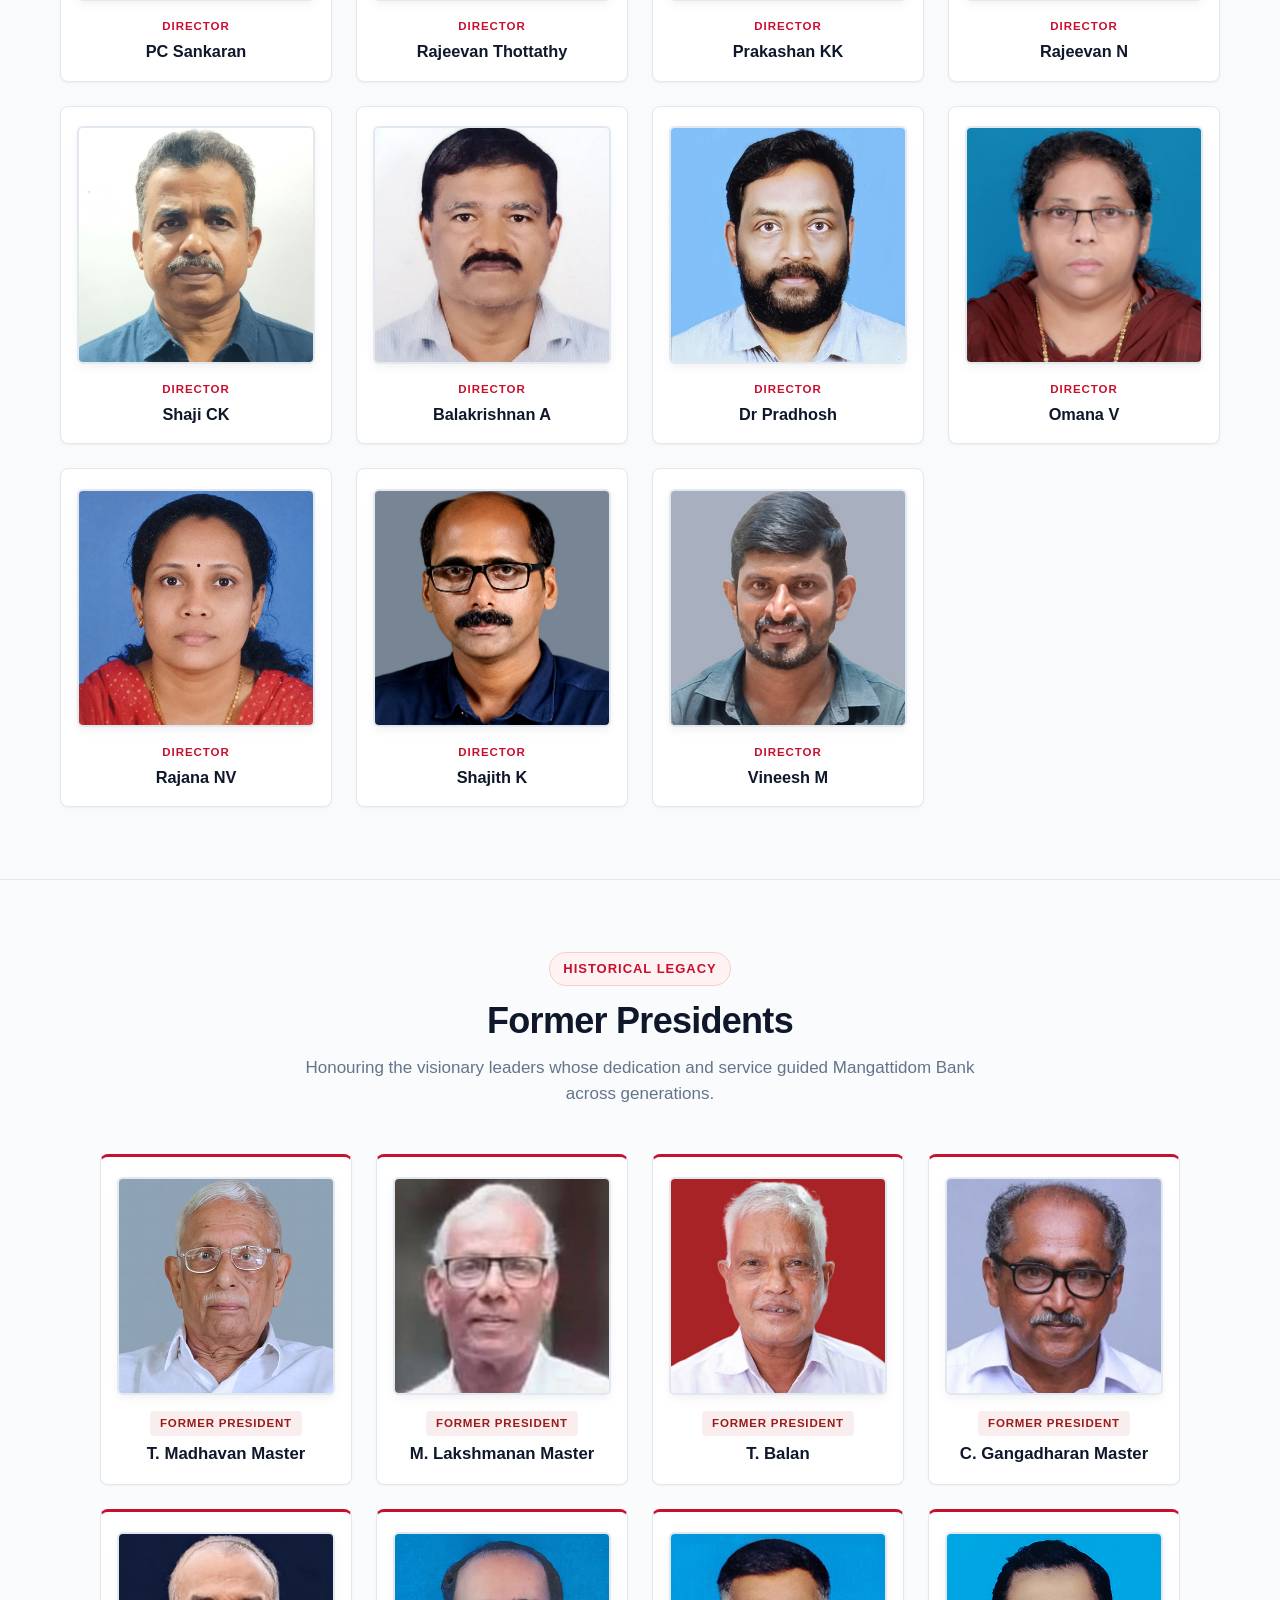
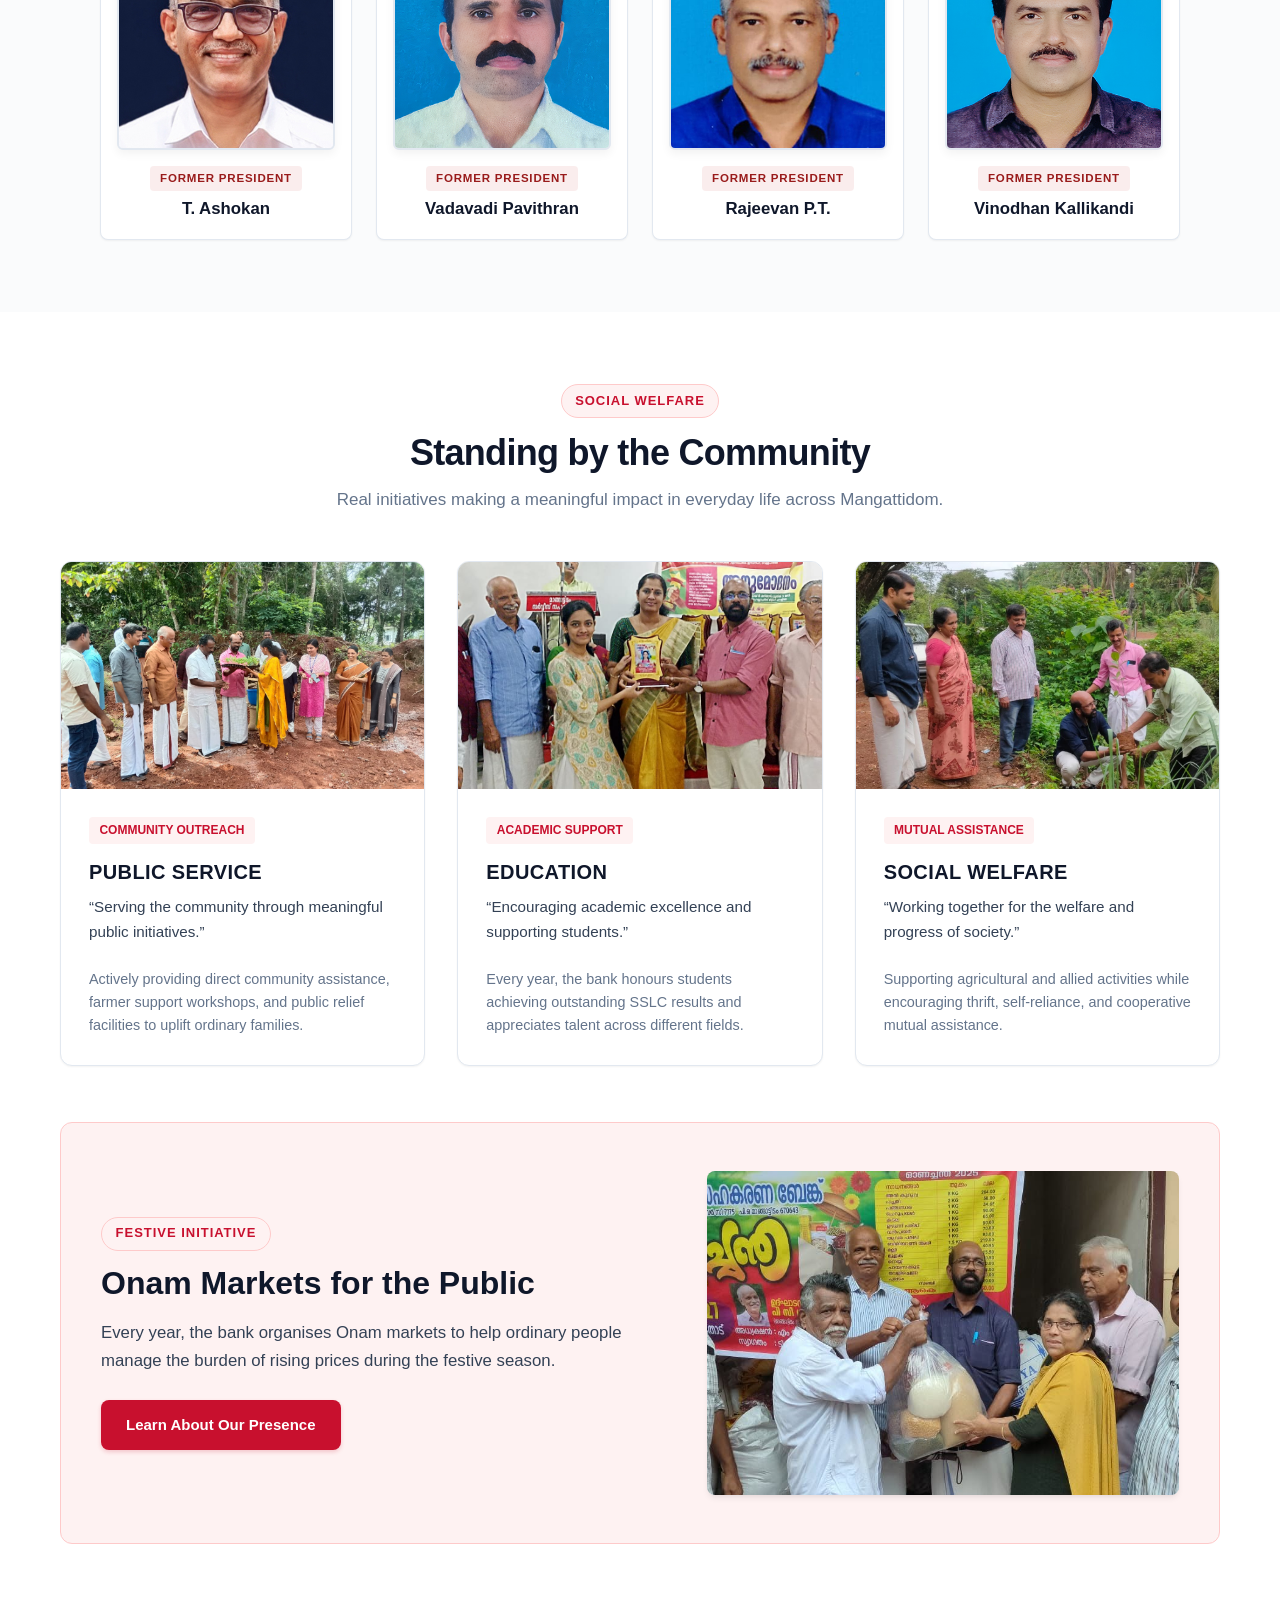
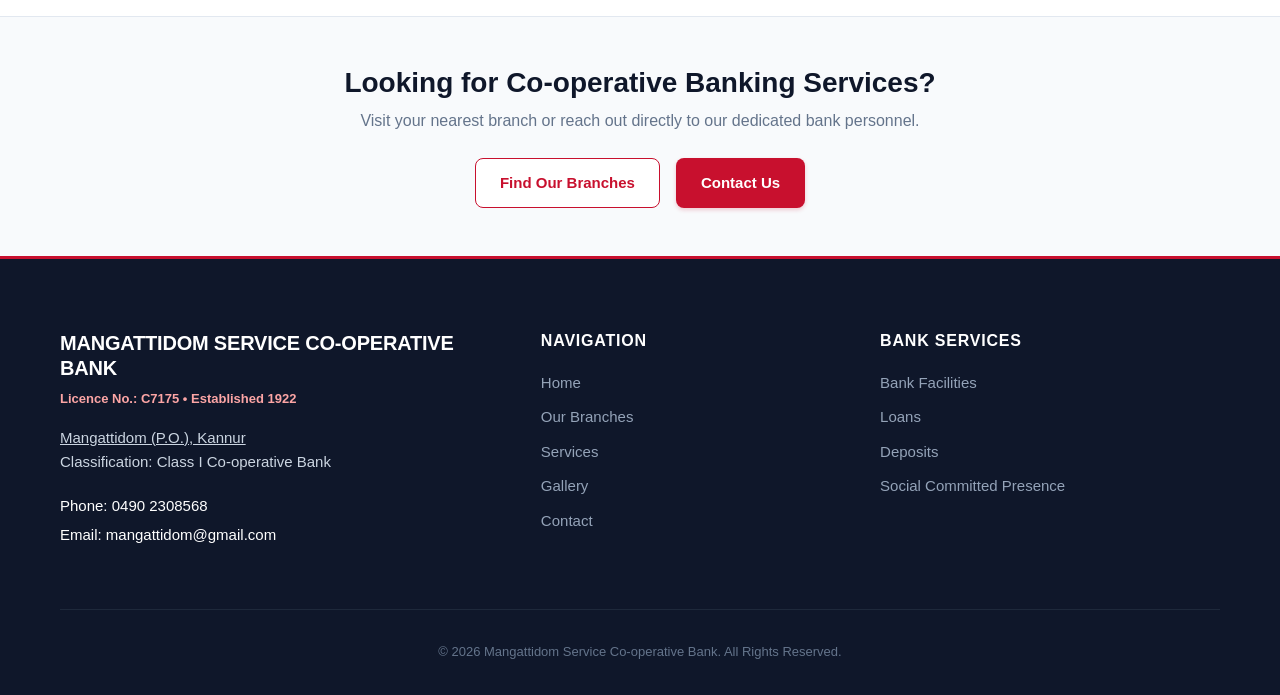
==== commit 908d57ec: "Update former president name spelling to Vinodhan Kallikandi" ====
--- a/index.html
+++ b/index.html
@@ -531,14 +531,14 @@
             </div>
           </div>
 
-          <!-- Former President 08: Vinodan Kellikhandi -->
-          <div class="former-president-card">
-            <div class="former-president-photo-frame">
-              <img src="assets/images/former-presidents/vinodhan-kallikkandy.jpg" alt="Vinodan Kellikhandi - Former President of Mangattidom Service Co-operative Bank" class="former-president-photo" loading="lazy">
-            </div>
-            <div class="former-president-info">
-              <span class="former-president-position">Former President</span>
-              <h4 class="former-president-name">Vinodan Kellikhandi</h4>
+          <!-- Former President 08: Vinodhan Kallikandi -->
+          <div class="former-president-card">
+            <div class="former-president-photo-frame">
+              <img src="assets/images/former-presidents/vinodhan-kallikkandy.jpg" alt="Vinodhan Kallikandi - Former President of Mangattidom Service Co-operative Bank" class="former-president-photo" loading="lazy">
+            </div>
+            <div class="former-president-info">
+              <span class="former-president-position">Former President</span>
+              <h4 class="former-president-name">Vinodhan Kallikandi</h4>
             </div>
           </div>
         </div>
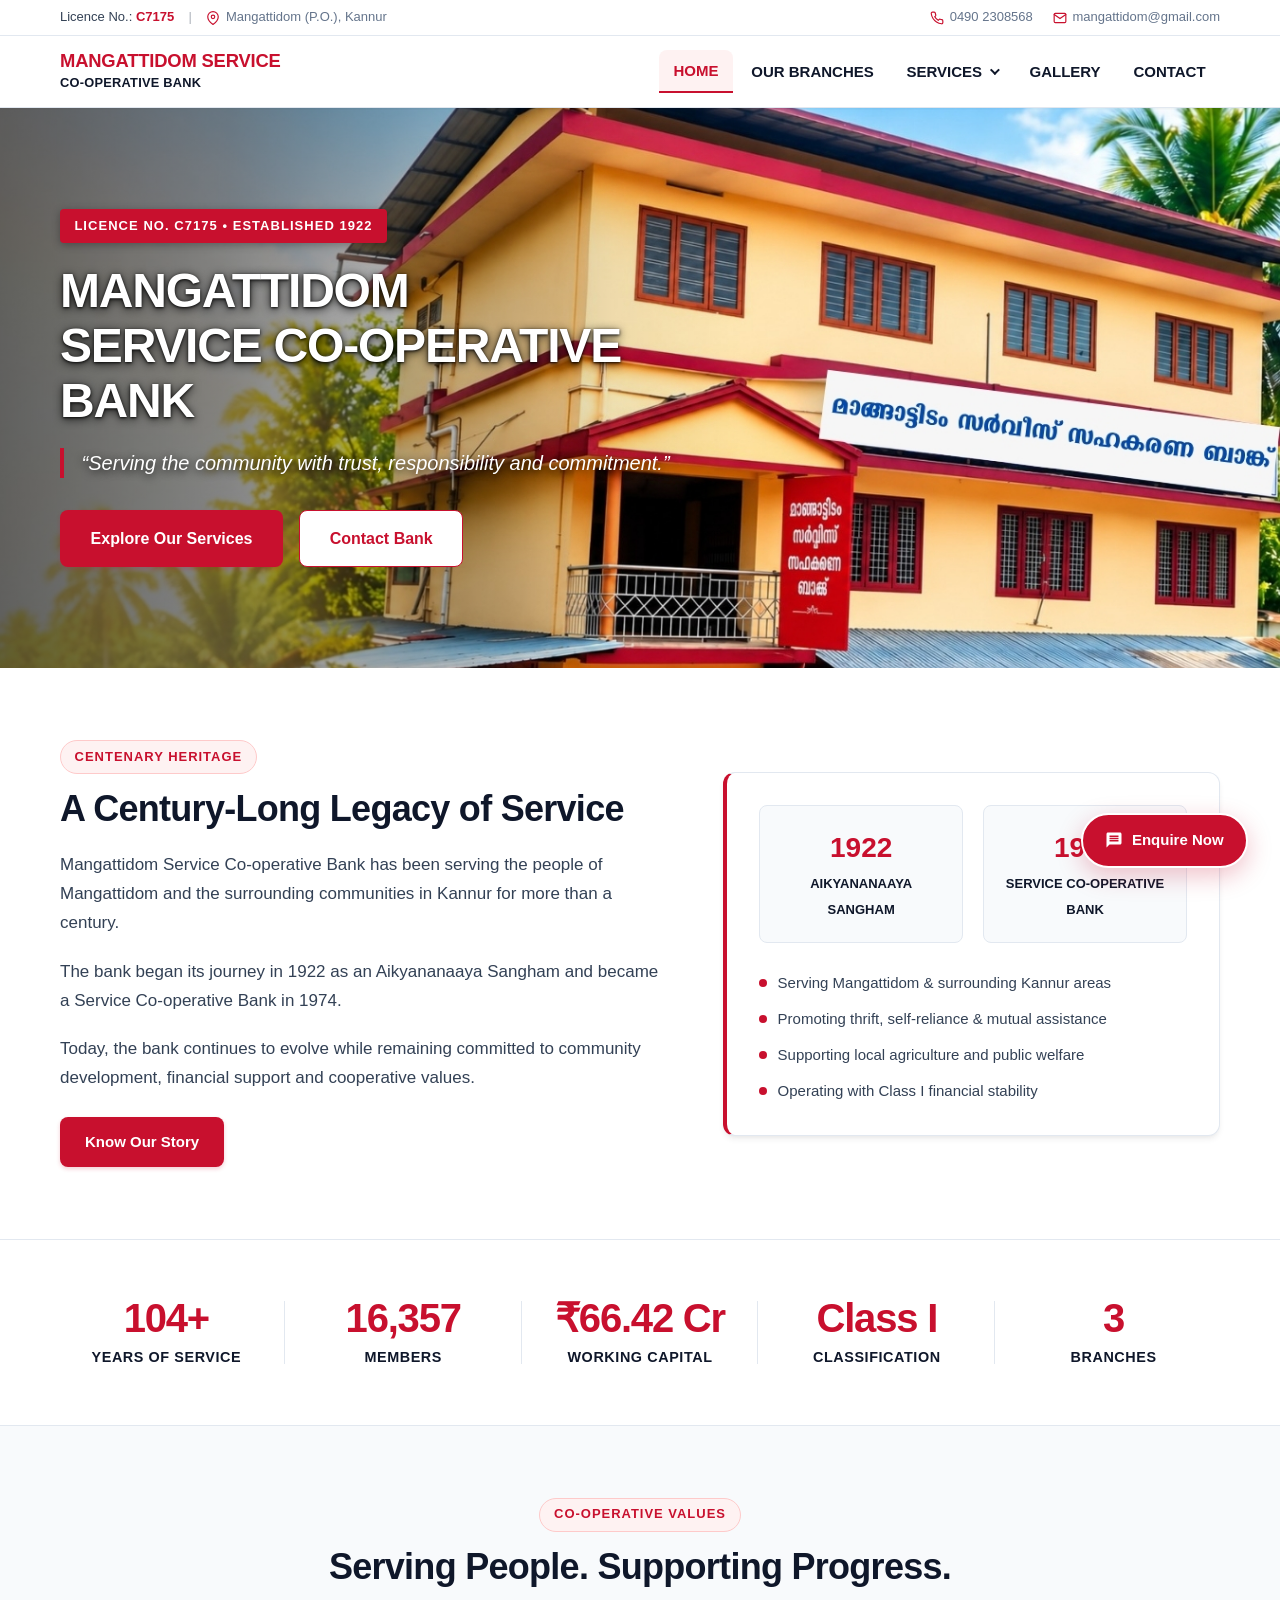
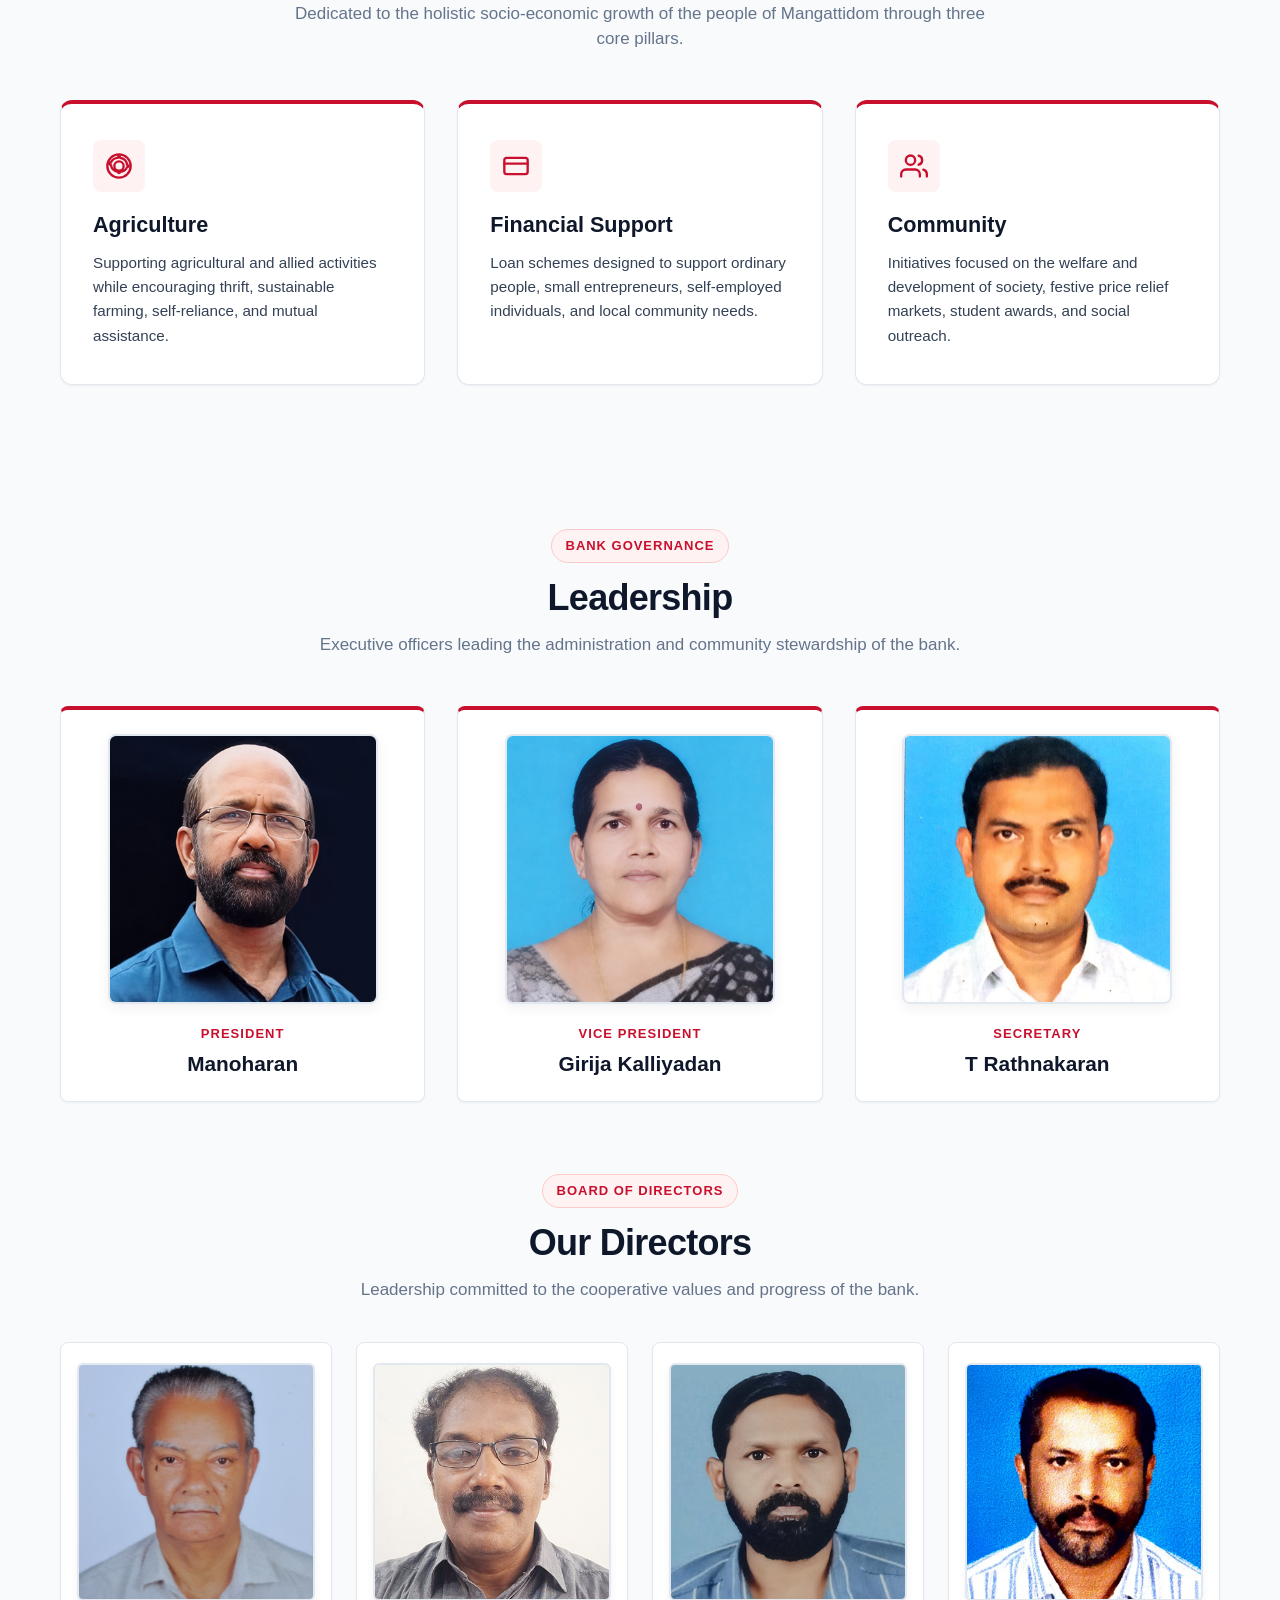
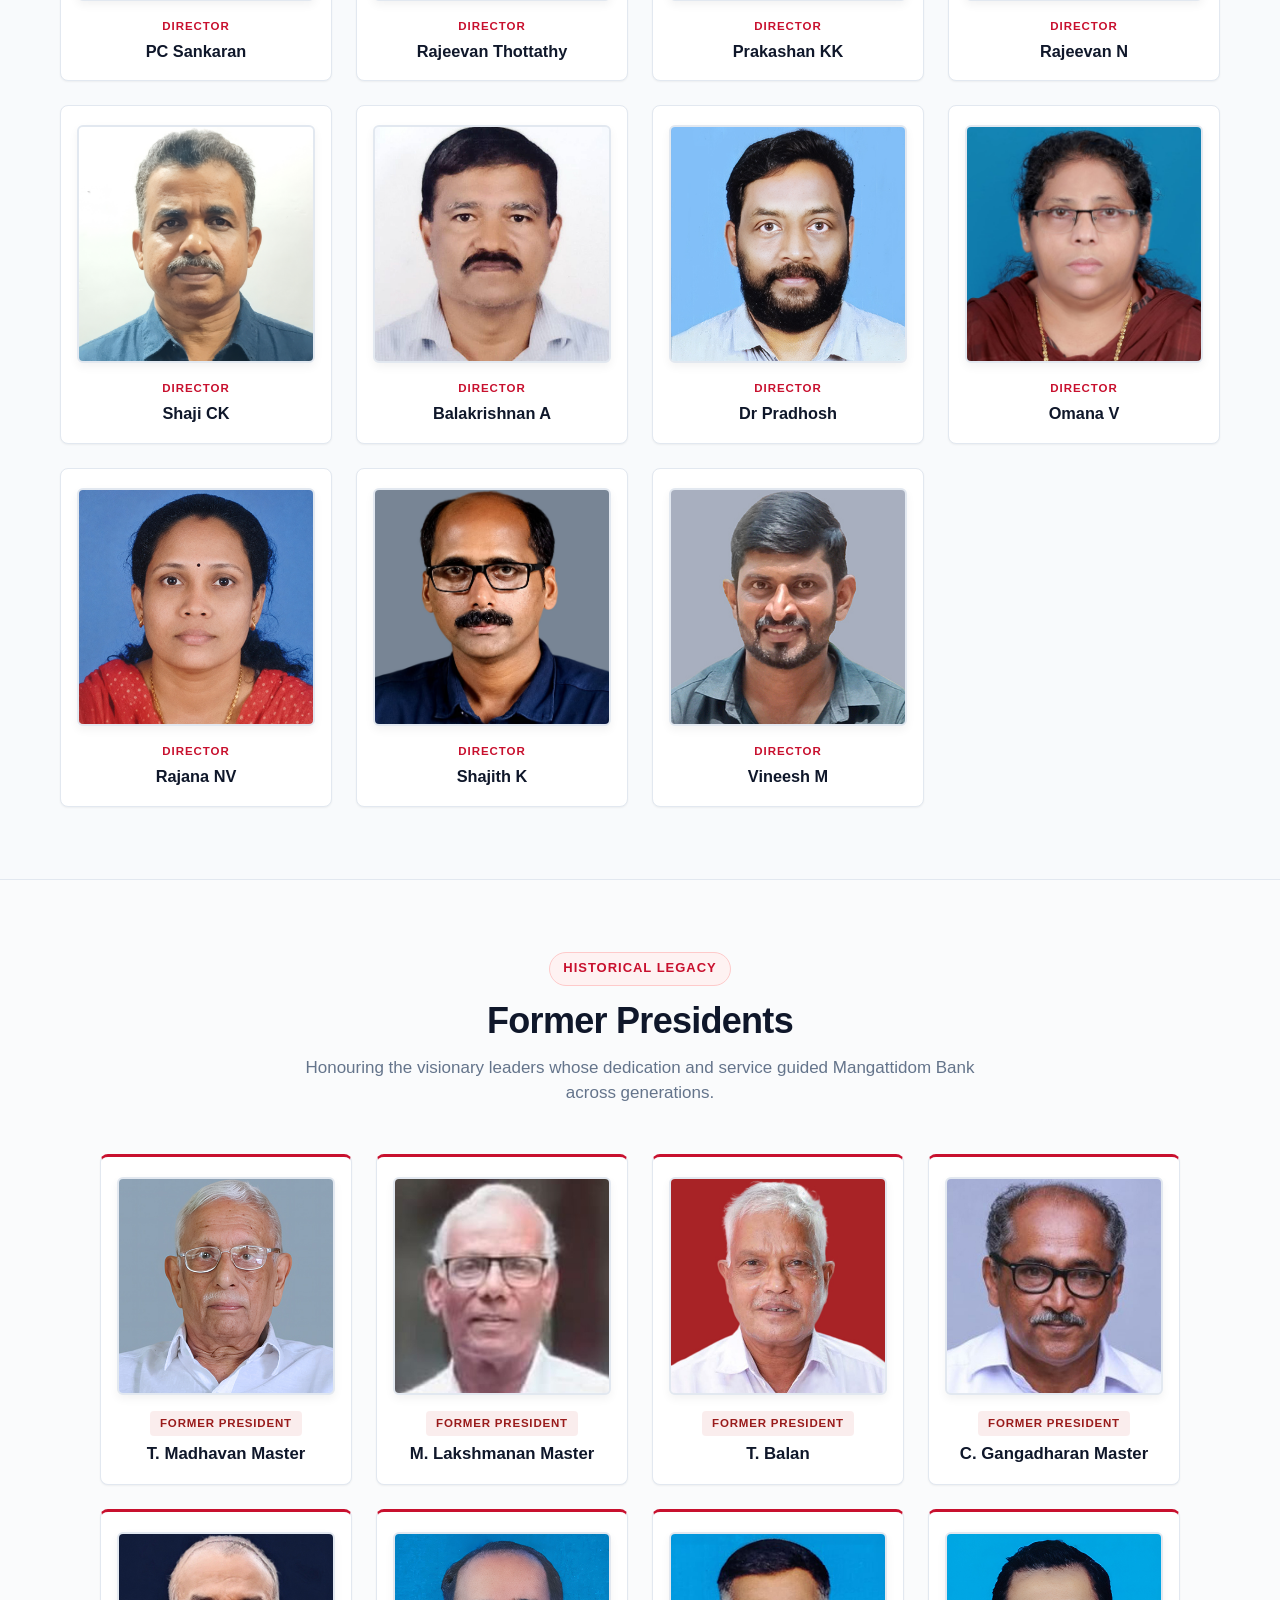
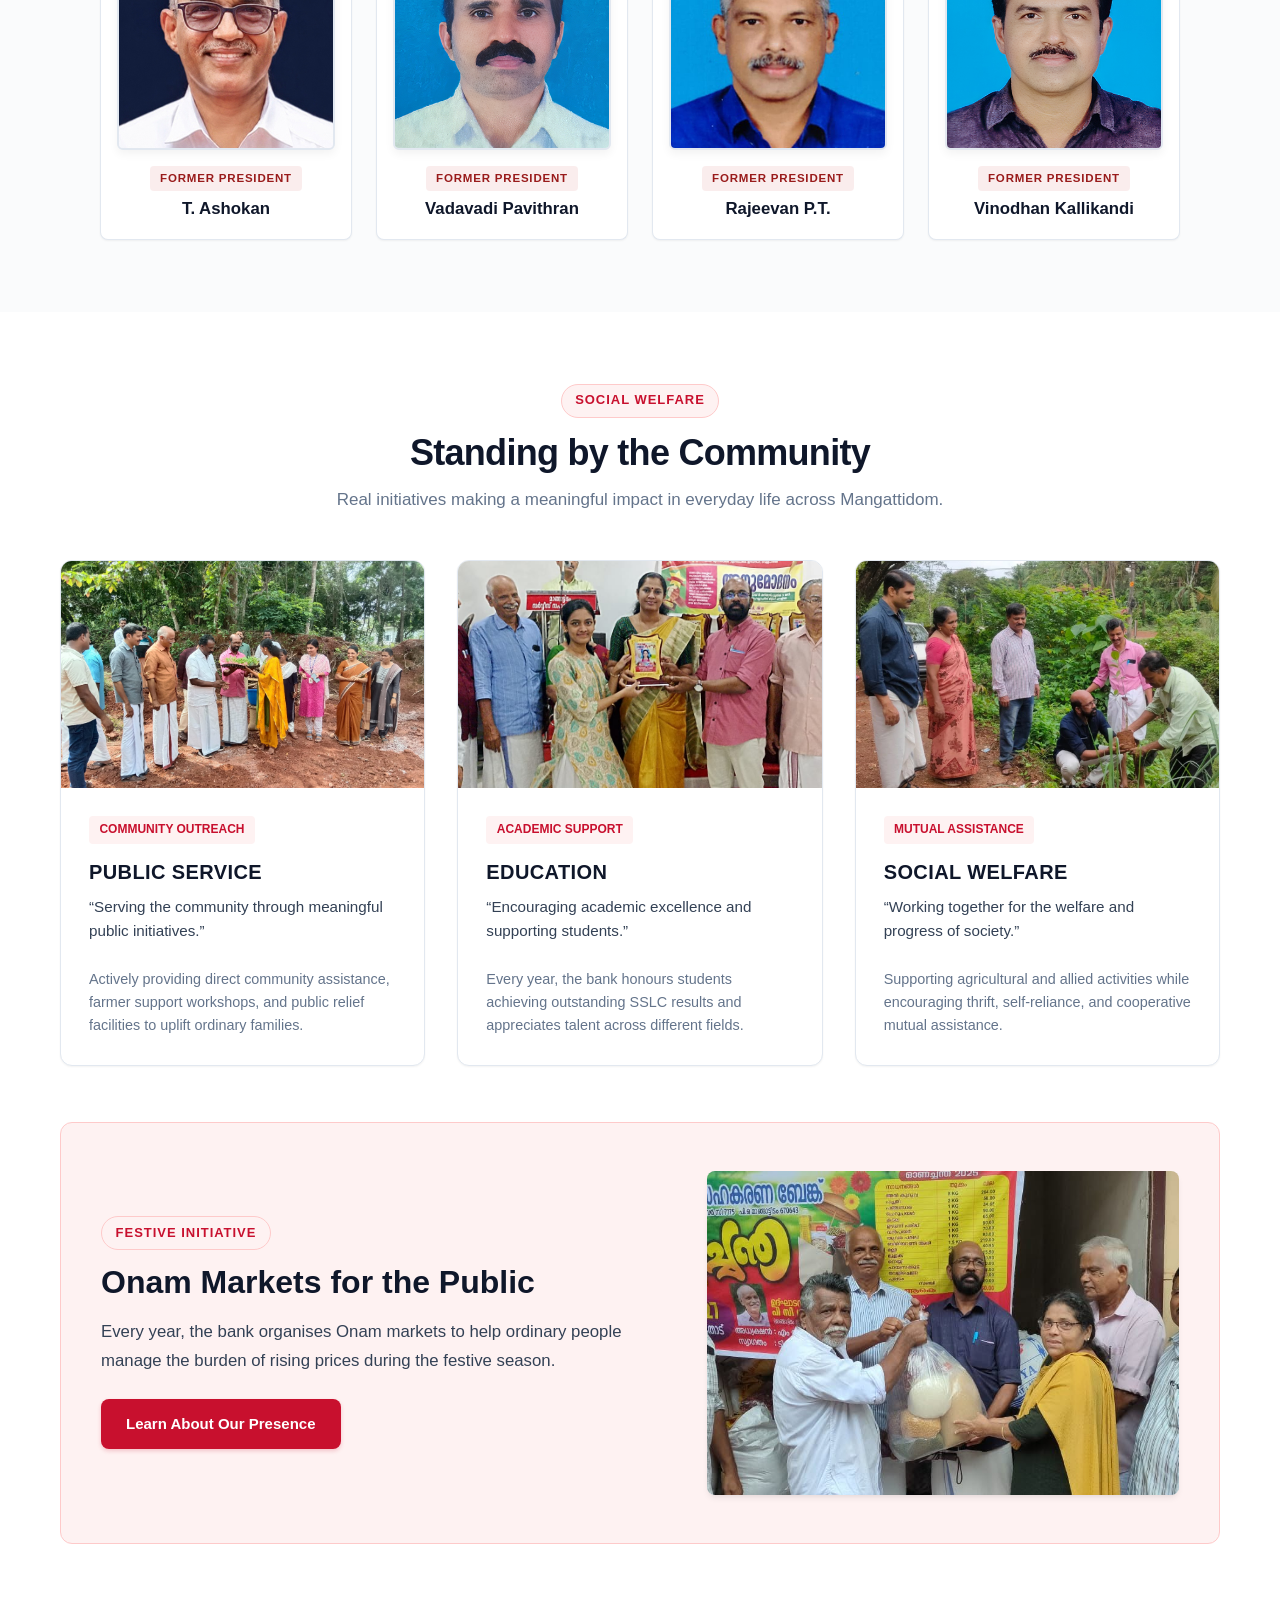
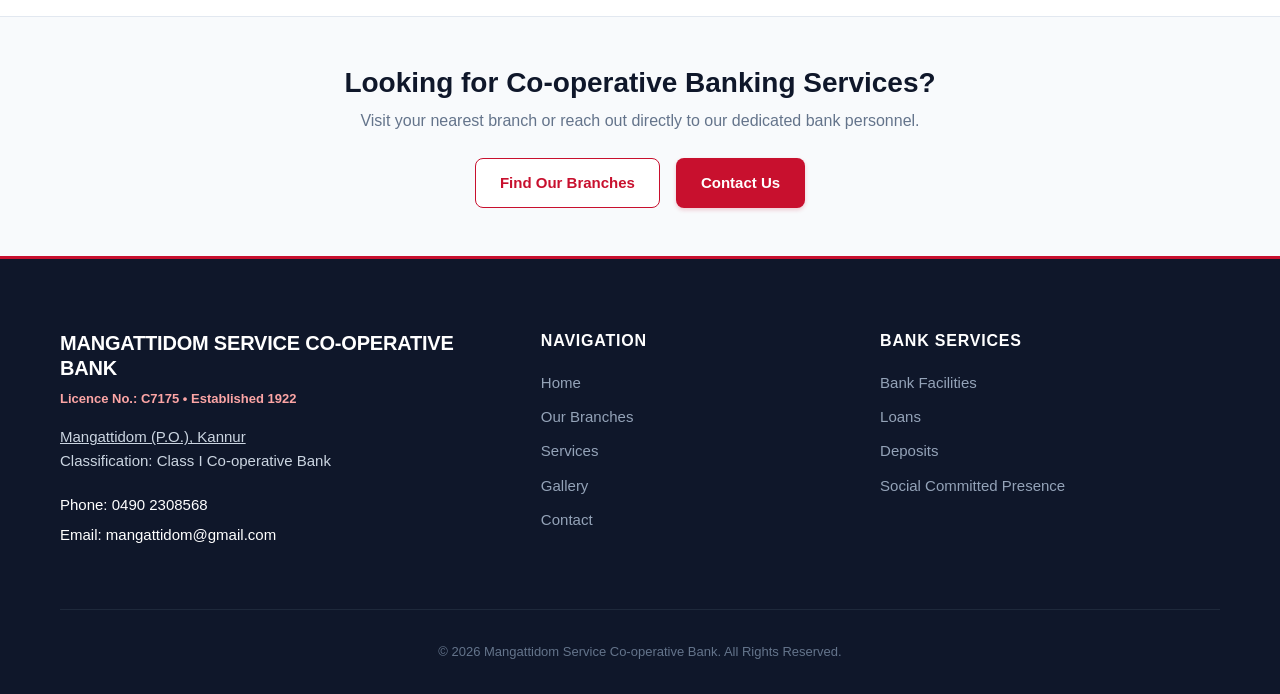
==== commit a457631d: "Completely remove M logo emblem across all pages and refine navbar brand text alignment" ====
--- a/index.html
+++ b/index.html
@@ -75,7 +75,6 @@
     <div class="container">
       <nav class="navbar" aria-label="Main Navigation">
         <a href="index.html" class="brand" aria-label="Mangattidom Service Co-operative Bank Home">
-          <div class="brand-emblem" aria-hidden="true">M</div>
           <div class="brand-text">
             <span class="brand-name">Mangattidom Service</span>
             <span class="brand-sub">Co-operative Bank</span>
--- a/assets/css/style.css
+++ b/assets/css/style.css
@@ -307,35 +307,18 @@
 }
 
 .brand {
-  display: flex;
-  align-items: center;
-  gap: 0.85rem;
+  display: inline-flex;
+  align-items: center;
   text-decoration: none;
 }
 
-.brand-emblem {
-  width: 44px;
-  height: 44px;
-  background: linear-gradient(135deg, var(--primary-red), var(--primary-red-dark));
-  border-radius: var(--radius-md);
-  display: flex;
-  align-items: center;
-  justify-content: center;
-  color: #ffffff;
-  font-weight: 800;
+.brand-text {
+  display: flex;
+  flex-direction: column;
+}
+
+.brand-name {
   font-size: 1.15rem;
-  letter-spacing: -0.05em;
-  box-shadow: 0 2px 6px rgba(200, 16, 46, 0.25);
-  flex-shrink: 0;
-}
-
-.brand-text {
-  display: flex;
-  flex-direction: column;
-}
-
-.brand-name {
-  font-size: 1.1rem;
   font-weight: 800;
   color: var(--primary-red);
   line-height: 1.15;
@@ -344,11 +327,12 @@
 }
 
 .brand-sub {
-  font-size: 0.78rem;
+  font-size: 0.8rem;
   font-weight: 600;
   color: var(--text-dark);
   letter-spacing: 0.02em;
   text-transform: uppercase;
+  margin-top: 0.1rem;
 }
 
 .nav-menu {
@@ -1241,9 +1225,25 @@
    -------------------------------------------------------------------------- */
 .branch-grid {
   display: grid;
-  grid-template-columns: repeat(3, 1fr);
+  grid-template-columns: repeat(2, 1fr);
   gap: 2rem;
   margin-top: 2rem;
+}
+
+.branch-card-actions {
+  display: flex;
+  gap: 0.75rem;
+  margin-top: auto;
+  flex-wrap: wrap;
+}
+
+.branch-card-actions .btn {
+  flex: 1 1 140px;
+  min-height: 44px;
+  display: inline-flex;
+  align-items: center;
+  justify-content: center;
+  text-align: center;
 }
 
 .branch-card {
@@ -1280,6 +1280,32 @@
 .branch-card h3 {
   font-size: 1.35rem;
   margin-bottom: 0.75rem;
+}
+
+.branch-map-box {
+  position: relative;
+  width: 100%;
+  max-width: 420px;
+  height: 220px;
+  margin-bottom: 1.5rem;
+  border-radius: var(--radius-md);
+  overflow: hidden;
+  border: 1px solid var(--border-light);
+  box-shadow: var(--shadow-sm);
+  background-color: var(--bg-alt);
+  transition: border-color 0.25s ease, box-shadow 0.25s ease;
+}
+
+.branch-map-box:hover {
+  border-color: var(--border-red);
+  box-shadow: var(--shadow-md);
+}
+
+.branch-map-iframe {
+  width: 100%;
+  height: 100%;
+  border: 0;
+  display: block;
 }
 
 .head-office-card {
@@ -2054,6 +2080,13 @@
     max-width: 100%;
     height: 220px;
   }
+
+  .branch-map-box {
+    width: 100%;
+    max-width: 100%;
+    height: 210px;
+    margin-bottom: 1.25rem;
+  }
   
   .footer-grid {
     grid-template-columns: 1fr;
@@ -2105,22 +2138,16 @@
   }
 
   /* Mobile Brand Navigation */
-  .brand-emblem {
-    width: 38px;
-    height: 38px;
+  .brand {
+    gap: 0;
+  }
+
+  .brand-name {
     font-size: 1rem;
   }
 
-  .brand-name {
-    font-size: 0.95rem;
-  }
-
   .brand-sub {
-    font-size: 0.68rem;
-  }
-
-  .brand {
-    gap: 0.6rem;
+    font-size: 0.7rem;
   }
 
   .hero-media::after {
@@ -2231,6 +2258,24 @@
     margin-bottom: 2rem;
   }
 
+  .head-office-card {
+    padding: 1.5rem 1.15rem;
+    margin-bottom: 2rem;
+  }
+
+  .branch-card {
+    padding: 1.5rem 1.15rem;
+  }
+
+  .branch-card-actions {
+    flex-direction: column;
+    gap: 0.6rem;
+  }
+
+  .branch-card-actions .btn {
+    width: 100%;
+  }
+
   .contact-info-card,
   .contact-form-card {
     padding: 1.5rem 1.15rem;
@@ -2251,22 +2296,16 @@
     padding-right: 0.65rem;
   }
 
-  .brand-emblem {
-    width: 34px;
-    height: 34px;
-    font-size: 0.9rem;
+  .brand {
+    gap: 0;
   }
 
   .brand-name {
-    font-size: 0.85rem;
+    font-size: 0.88rem;
   }
 
   .brand-sub {
-    font-size: 0.6rem;
-  }
-
-  .brand {
-    gap: 0.45rem;
+    font-size: 0.62rem;
   }
 
   .directors-grid,
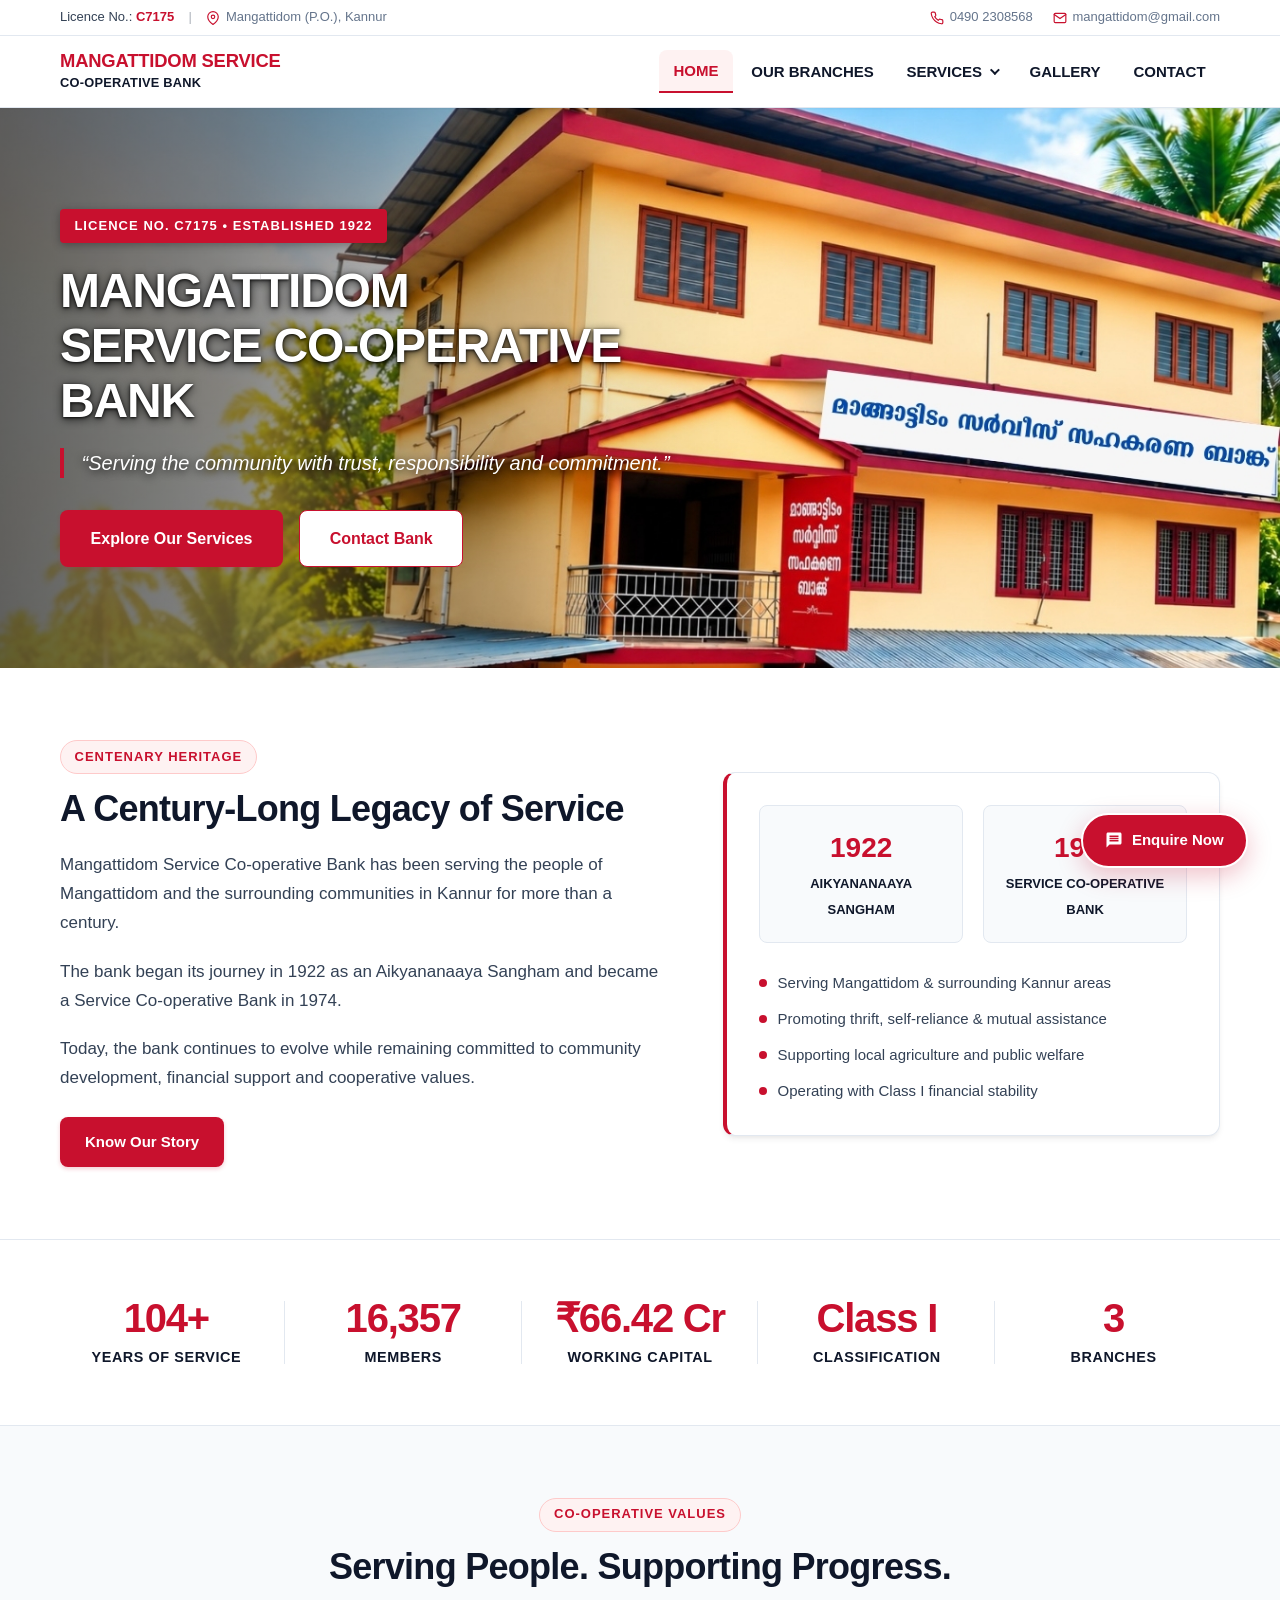
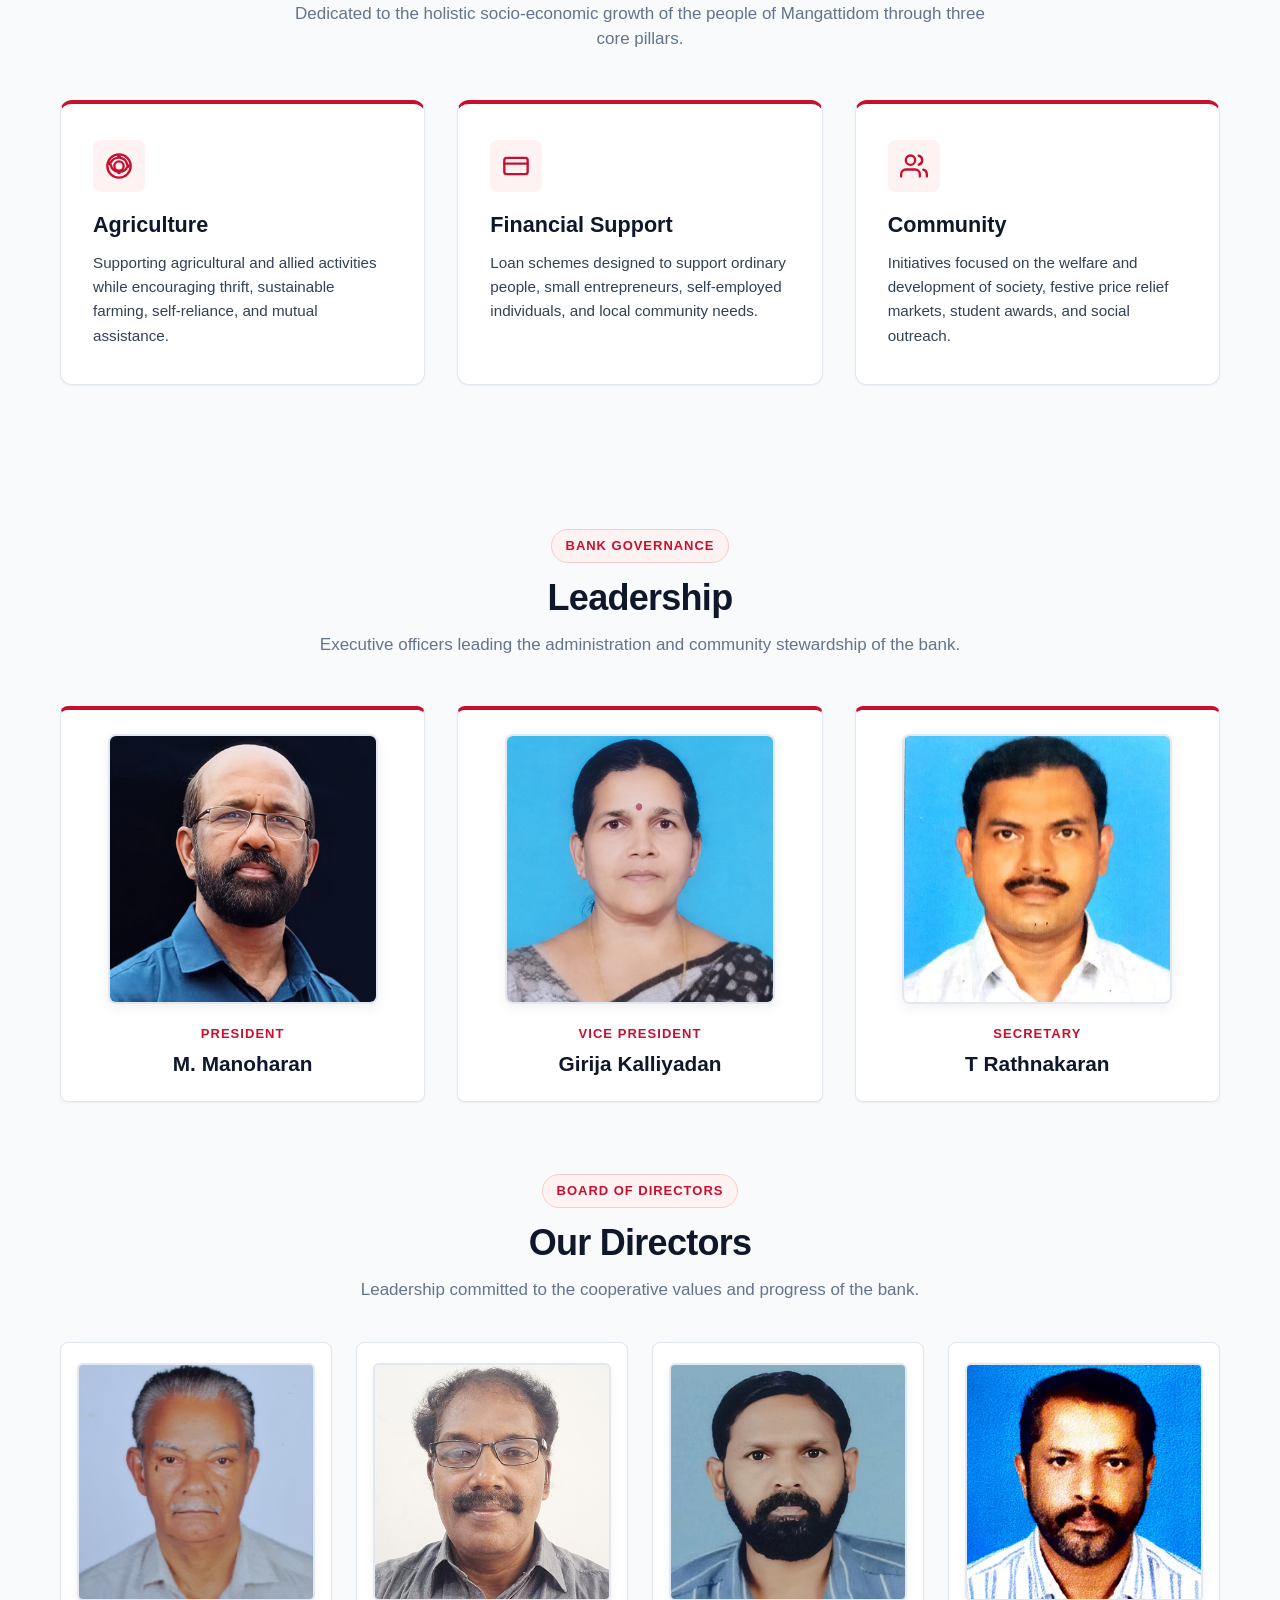
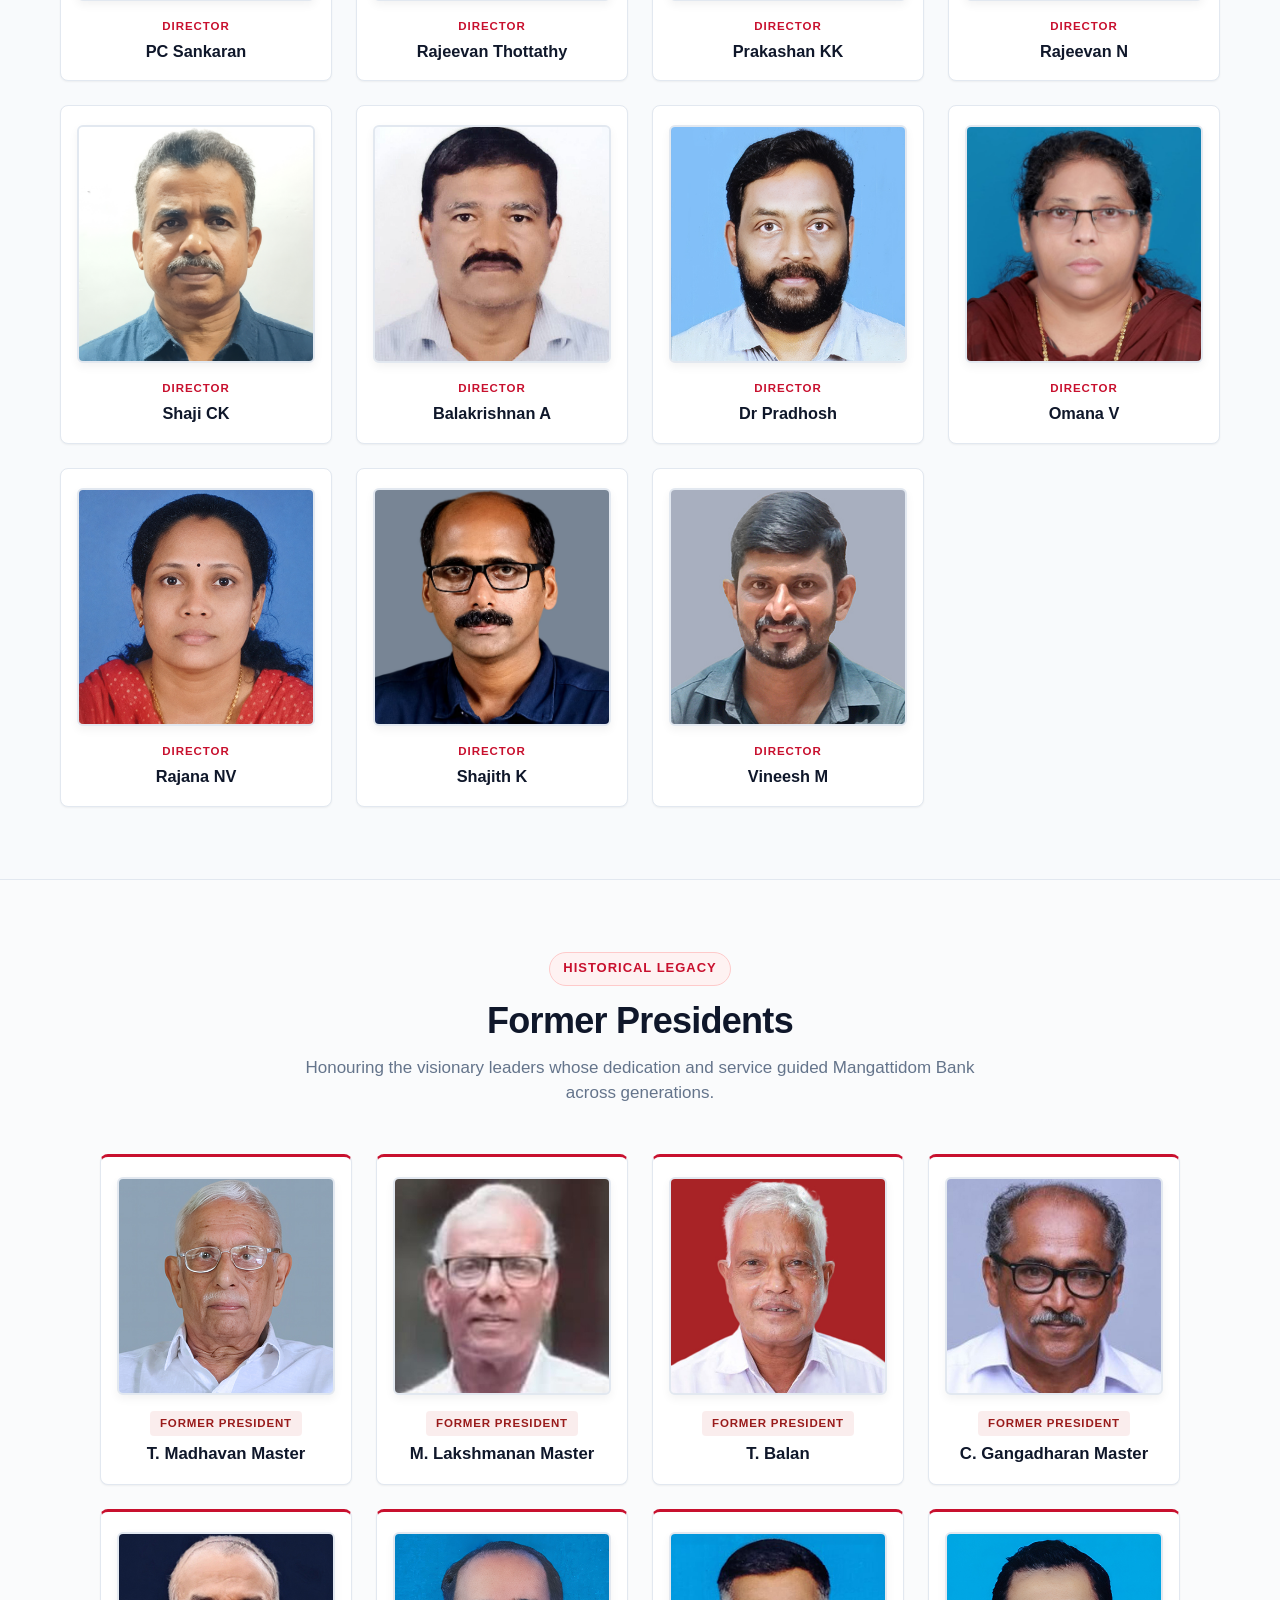
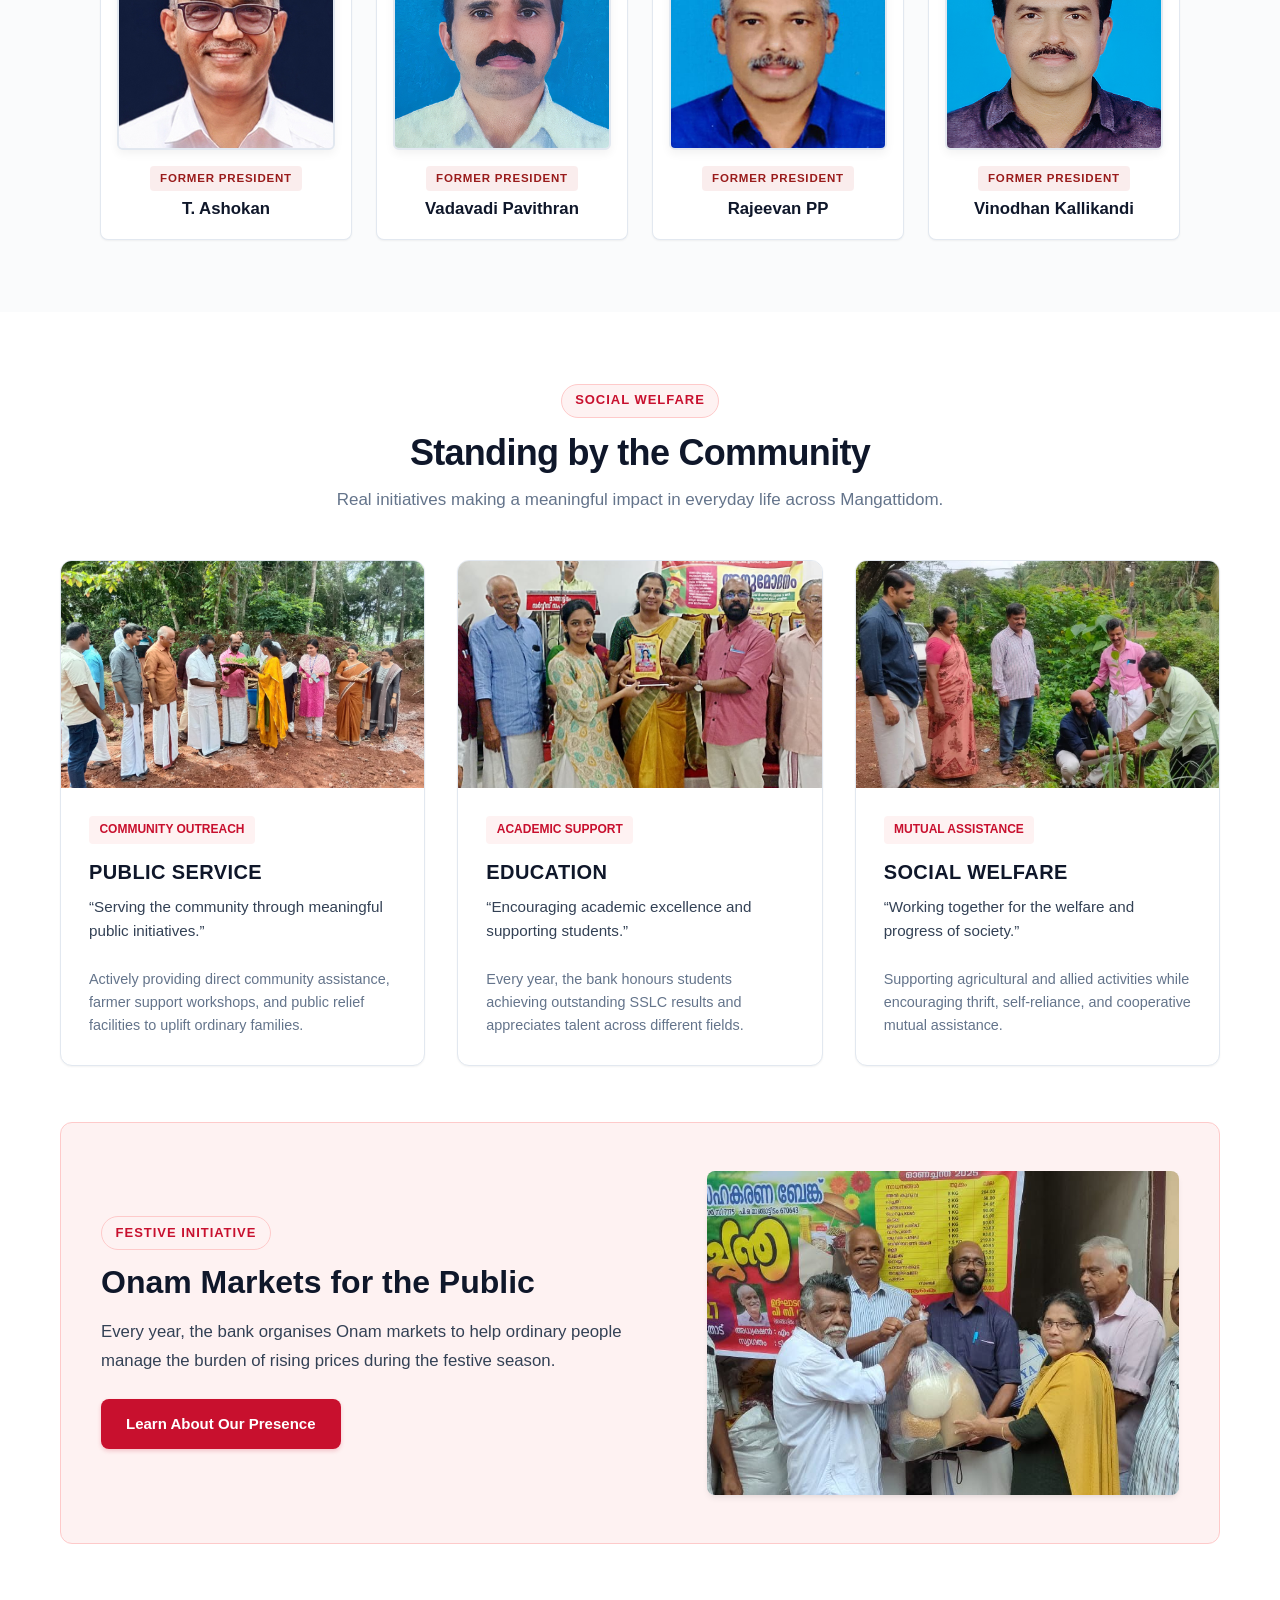
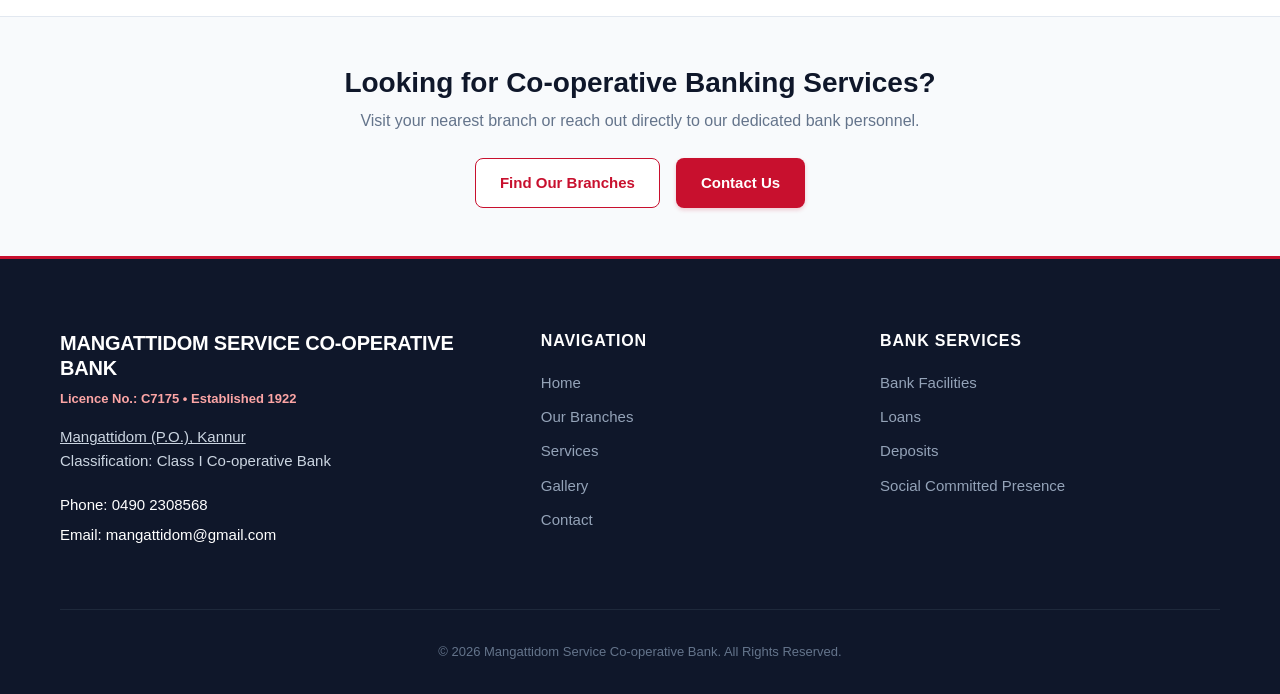
==== commit 490c2a2f: "Optimize mobile gallery to 2-column grid and update President and Former President names" ====
--- a/index.html
+++ b/index.html
@@ -279,11 +279,11 @@
           <!-- President -->
           <div class="member-card exec-card">
             <div class="member-photo-frame">
-              <img src="assets/images/leadership/president.jpg" alt="Manoharan - President of Mangattidom Service Co-operative Bank" class="member-photo" loading="lazy">
+              <img src="assets/images/leadership/president.jpg" alt="M. Manoharan - President of Mangattidom Service Co-operative Bank" class="member-photo" loading="lazy">
             </div>
             <div class="member-info">
               <span class="member-position">President</span>
-              <h3 class="member-name">Manoharan</h3>
+              <h3 class="member-name">M. Manoharan</h3>
             </div>
           </div>
 
@@ -519,14 +519,14 @@
             </div>
           </div>
 
-          <!-- Former President 07: Rajeevan P.T. -->
-          <div class="former-president-card">
-            <div class="former-president-photo-frame">
-              <img src="assets/images/former-presidents/pp-rajeevan.jpg" alt="Rajeevan P.T. - Former President of Mangattidom Service Co-operative Bank" class="former-president-photo" loading="lazy">
-            </div>
-            <div class="former-president-info">
-              <span class="former-president-position">Former President</span>
-              <h4 class="former-president-name">Rajeevan P.T.</h4>
+          <!-- Former President 07: Rajeevan PP -->
+          <div class="former-president-card">
+            <div class="former-president-photo-frame">
+              <img src="assets/images/former-presidents/pp-rajeevan.jpg" alt="Rajeevan PP - Former President of Mangattidom Service Co-operative Bank" class="former-president-photo" loading="lazy">
+            </div>
+            <div class="former-president-info">
+              <span class="former-president-position">Former President</span>
+              <h4 class="former-president-name">Rajeevan PP</h4>
             </div>
           </div>
 
--- a/assets/css/style.css
+++ b/assets/css/style.css
@@ -1439,6 +1439,7 @@
 }
 
 .gallery-thumb {
+  display: block;
   width: 100%;
   height: 100%;
   object-fit: cover;
@@ -2060,6 +2061,17 @@
     aspect-ratio: 1 / 1;
     margin-bottom: 0.85rem;
   }
+
+  /* Mobile Gallery: Exactly 2 images per row */
+  .gallery-grid {
+    grid-template-columns: repeat(2, minmax(0, 1fr));
+    gap: 10px;
+  }
+
+  .gallery-item {
+    aspect-ratio: 1 / 1;
+    border-radius: 6px;
+  }
   
   .purpose-grid, .branch-grid, .services-nav-grid, .community-themes-grid {
     grid-template-columns: 1fr;
@@ -2333,6 +2345,15 @@
     font-size: 0.65rem;
   }
 
+  .gallery-grid {
+    grid-template-columns: repeat(2, minmax(0, 1fr));
+    gap: 8px;
+  }
+
+  .gallery-item {
+    border-radius: 4px;
+  }
+
   .sticky-enquiry {
     bottom: 0.75rem;
     right: 0.75rem;
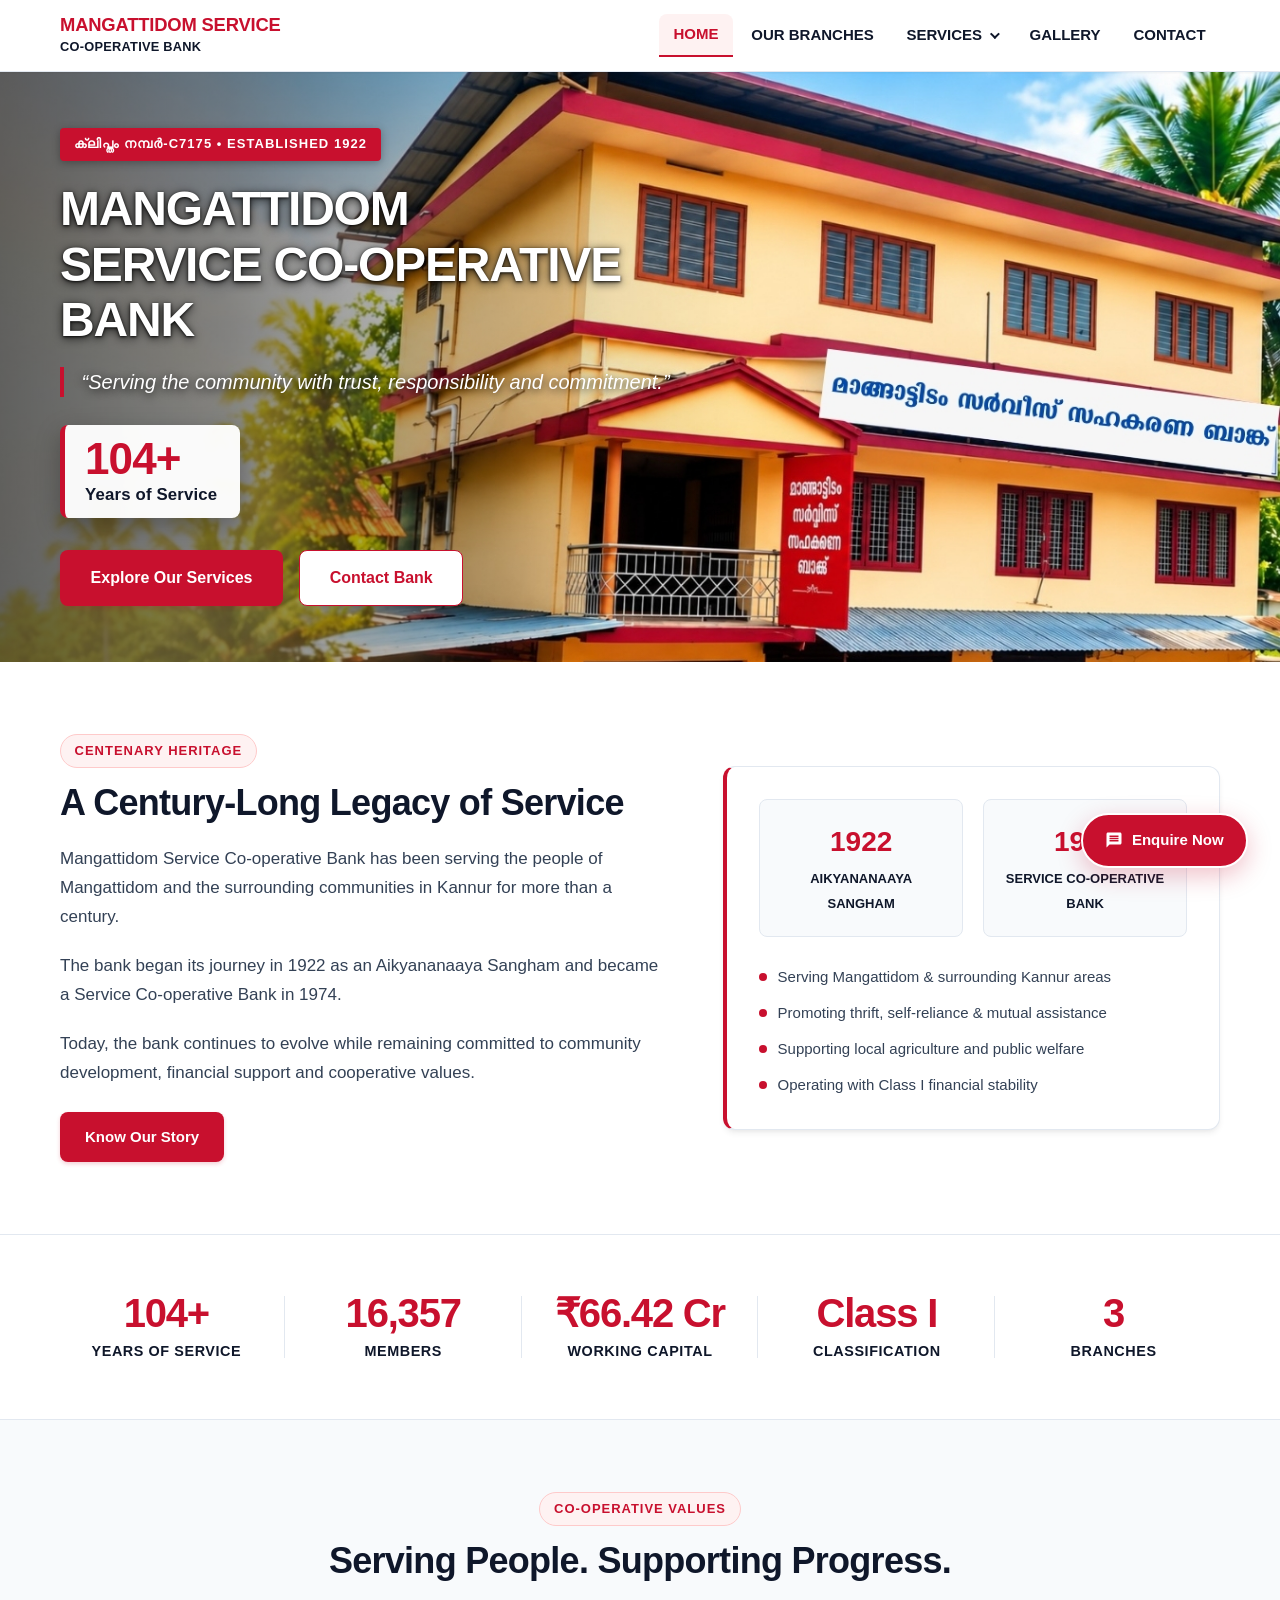
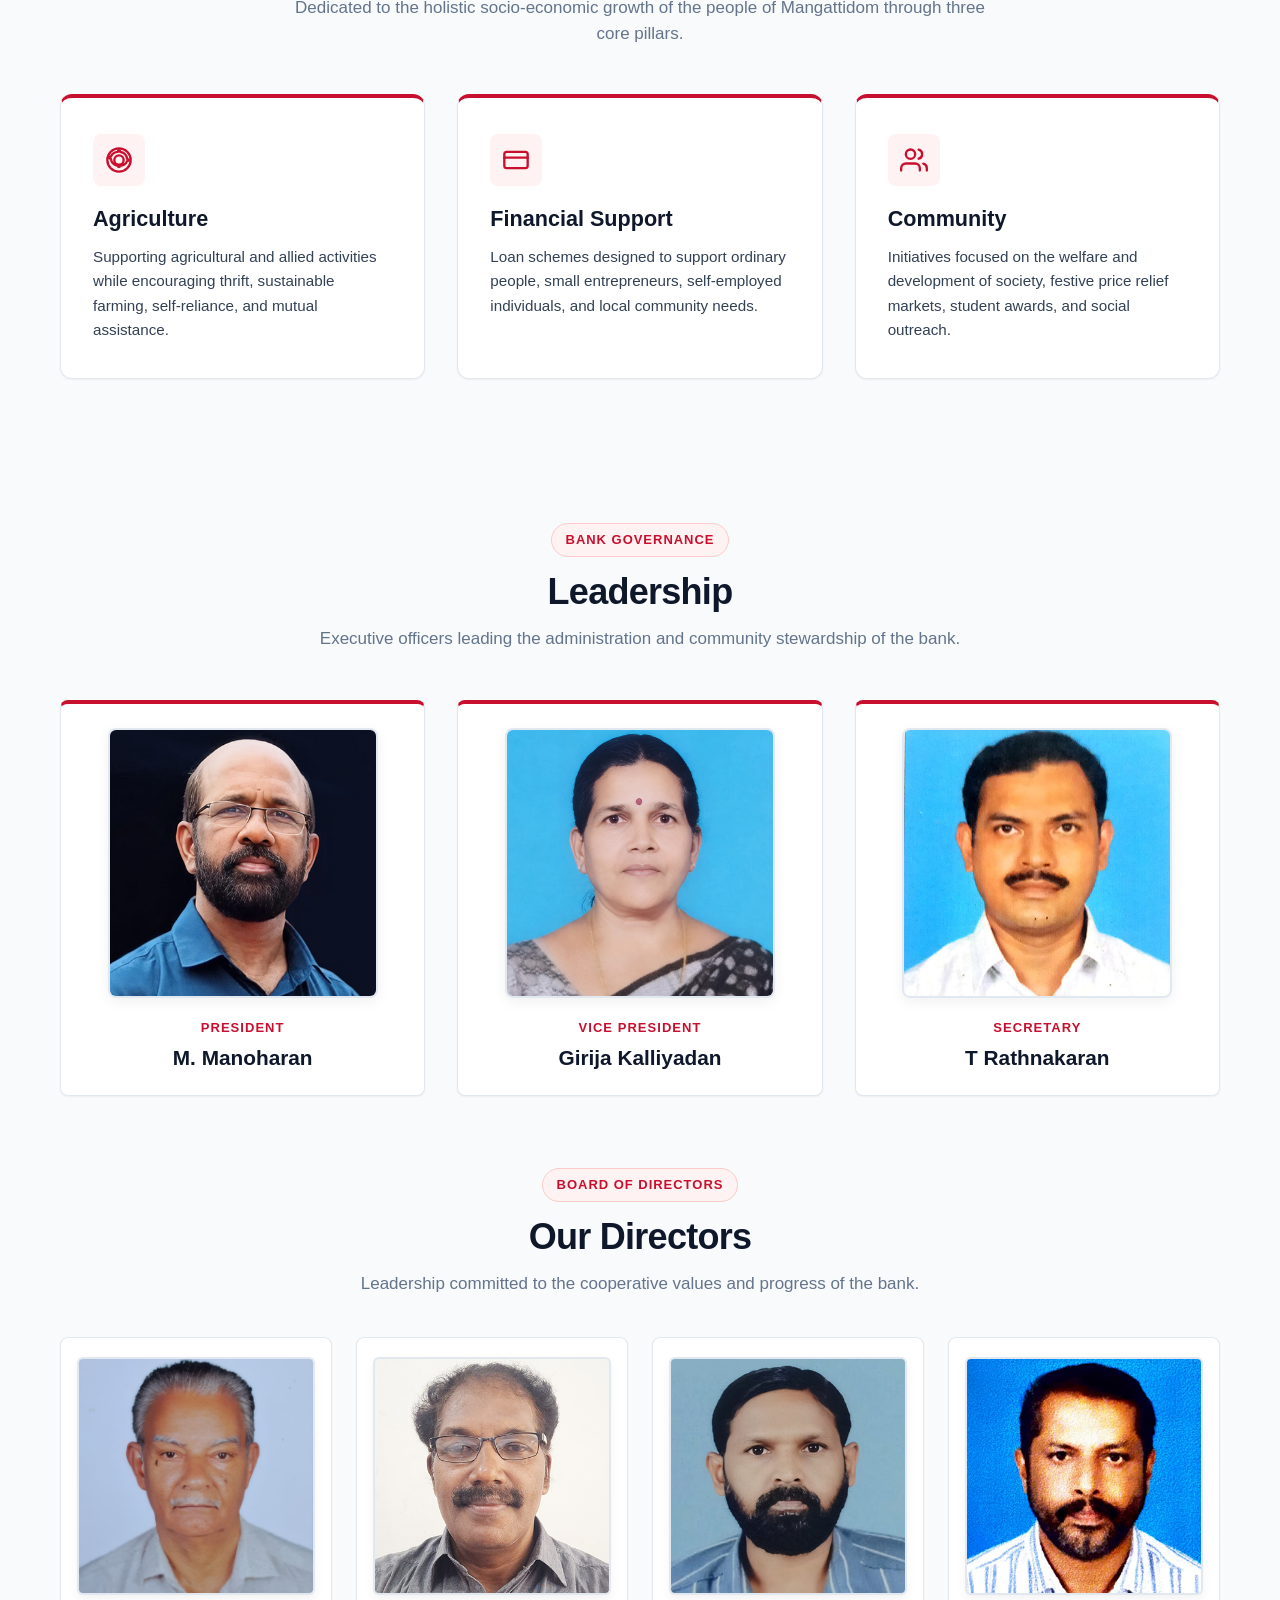
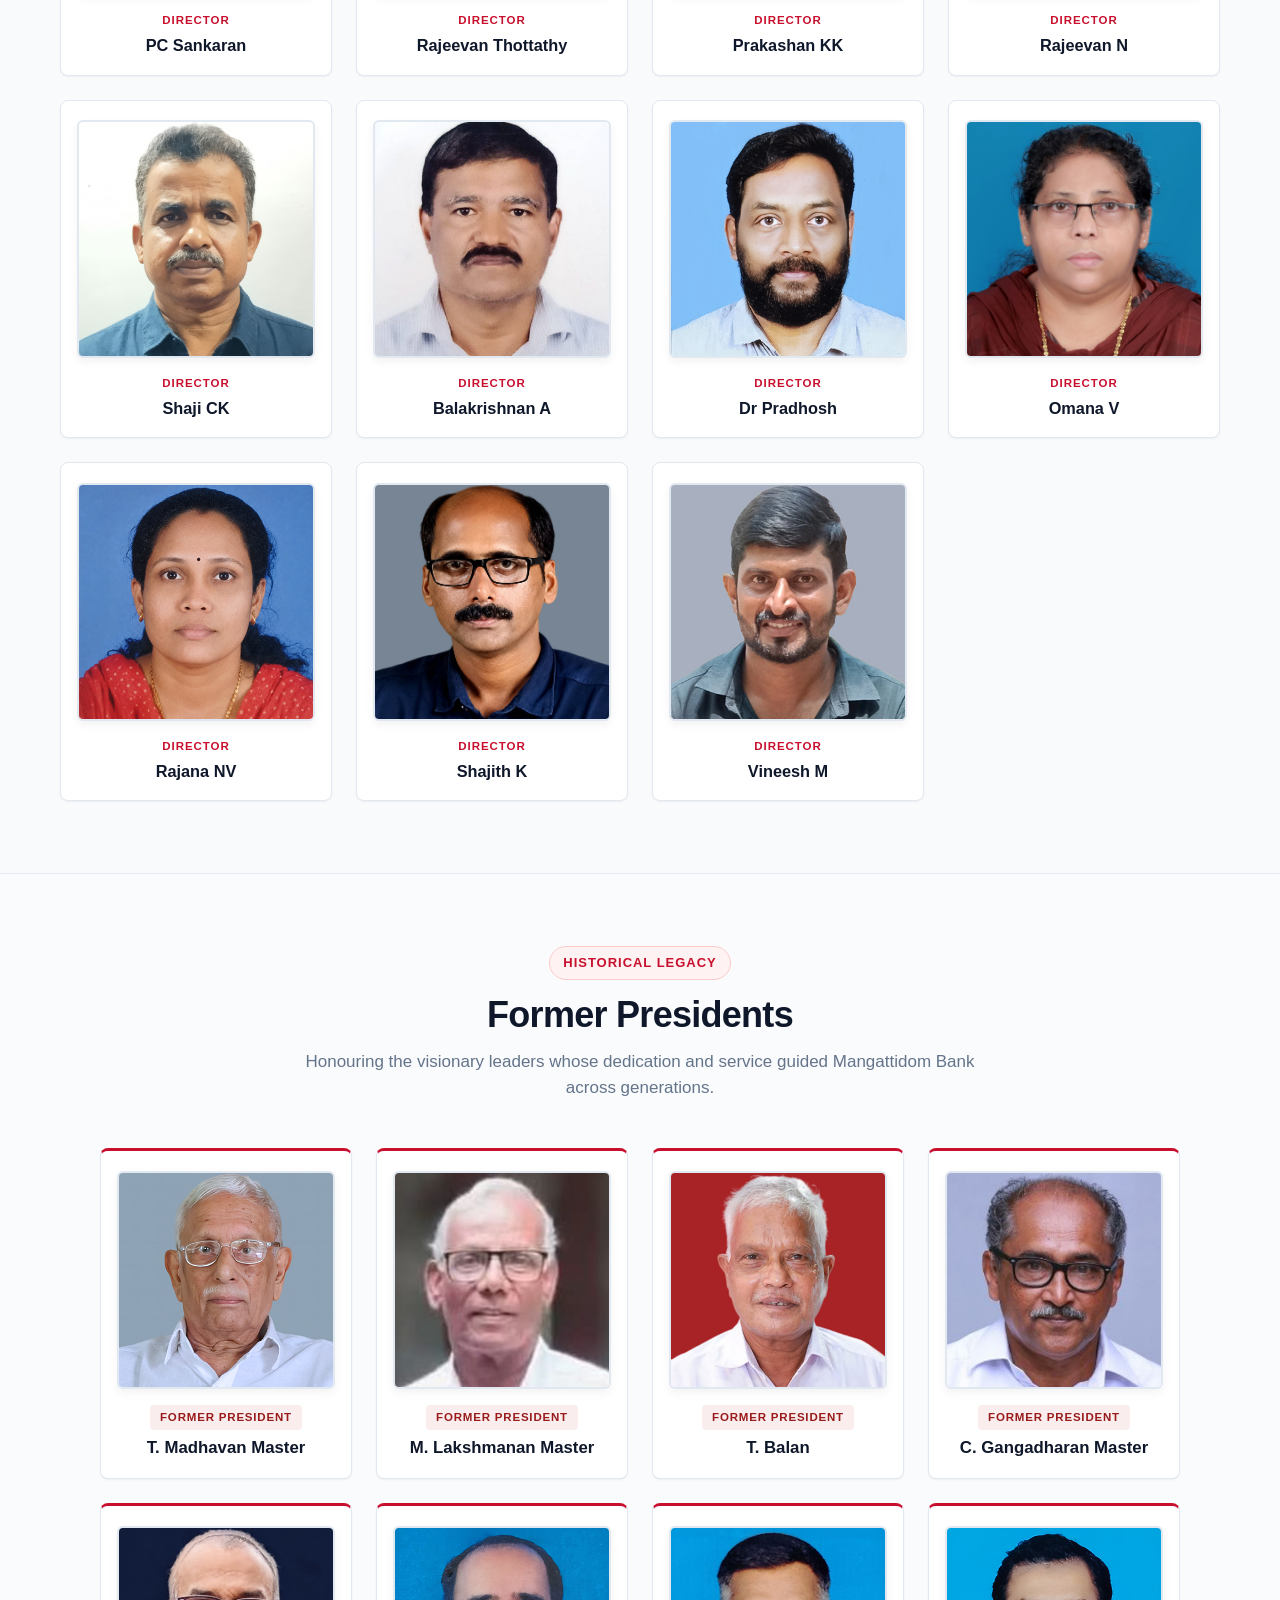
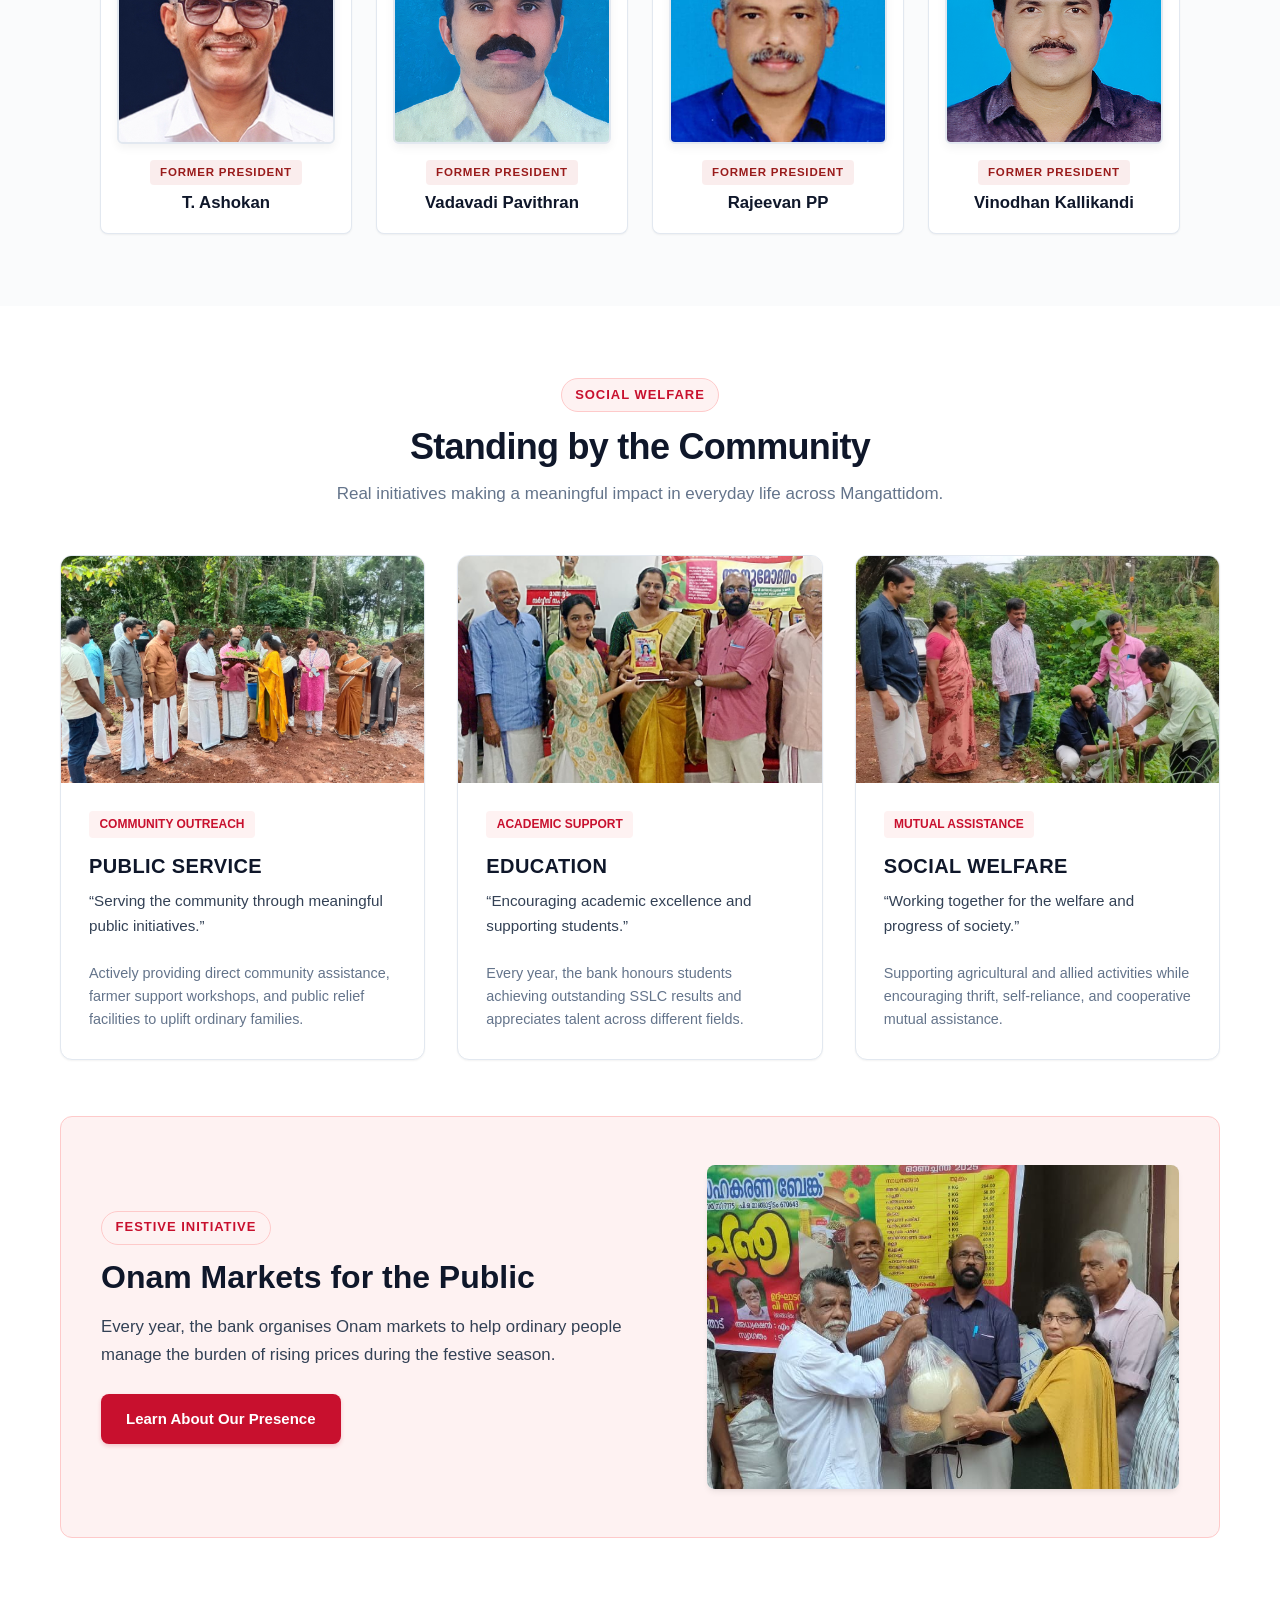
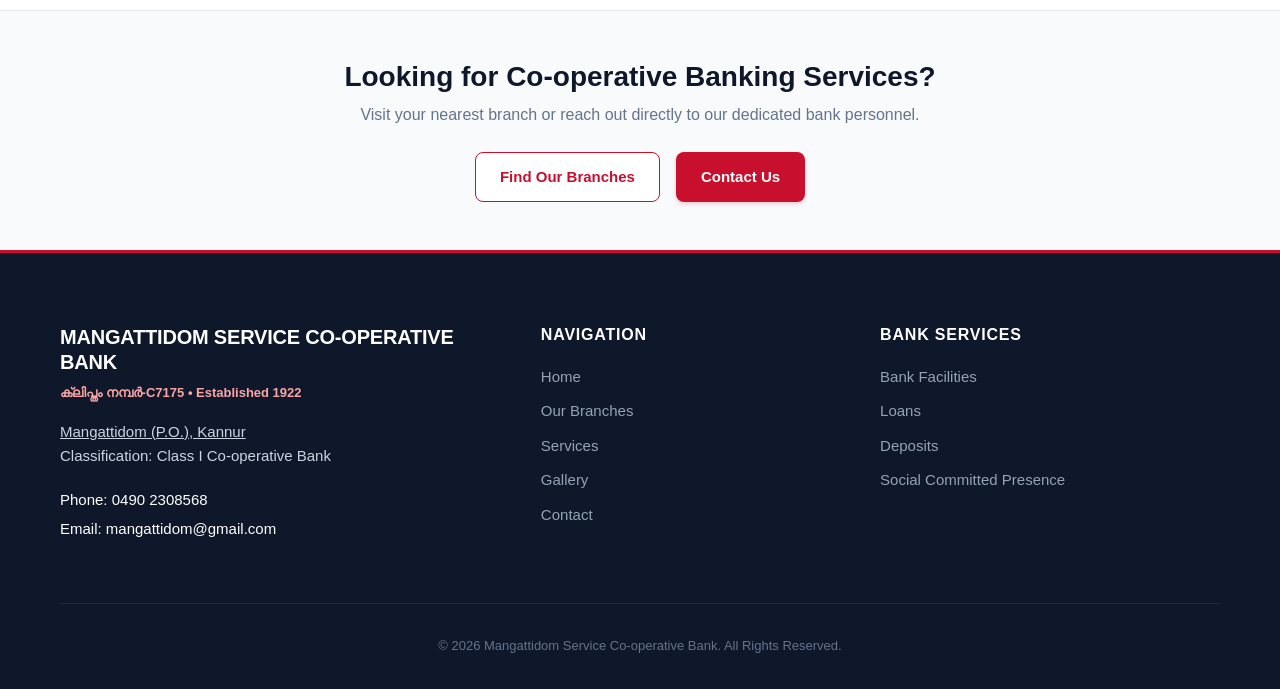
==== commit 7157d163: "Remove top info bar, update licence number to Malayalam format, and highlight 104+ Years of Service " ====
--- a/index.html
+++ b/index.html
@@ -46,29 +46,6 @@
 </head>
 <body>
 
-  <!-- TOP BAR -->
-  <div class="top-bar">
-    <div class="container top-bar-inner">
-      <div class="top-bar-item">
-        <span>Licence No.: <strong>C7175</strong></span>
-        <span style="margin: 0 0.5rem; opacity: 0.4;">|</span>
-        <a href="https://maps.app.goo.gl/1b5aCrgdMfnLMhvz5" target="_blank" rel="noopener noreferrer" class="top-bar-link" title="Open Bank Location on Google Maps">
-          <svg class="top-bar-icon" viewBox="0 0 24 24" fill="none" stroke="currentColor" stroke-width="2"><path d="M21 10c0 7-9 13-9 13s-9-6-9-13a9 9 0 0 1 18 0z"></path><circle cx="12" cy="10" r="3"></circle></svg>
-          Mangattidom (P.O.), Kannur
-        </a>
-      </div>
-      <div class="top-bar-links">
-        <a href="tel:04902308568" class="top-bar-link">
-          <svg class="top-bar-icon" viewBox="0 0 24 24" fill="none" stroke="currentColor" stroke-width="2" stroke-linecap="round" stroke-linejoin="round"><path d="M22 16.92v3a2 2 0 0 1-2.18 2 19.79 19.79 0 0 1-8.63-3.07 19.5 19.5 0 0 1-6-6 19.79 19.79 0 0 1-3.07-8.67A2 2 0 0 1 4.11 2h3a2 2 0 0 1 2 1.72 12.84 12.84 0 0 0 .7 2.81 2 2 0 0 1-.45 2.11L8.09 9.91a16 16 0 0 0 6 6l1.27-1.27a2 2 0 0 1 2.11-.45 12.84 12.84 0 0 0 2.81.7A2 2 0 0 1 22 16.92z"></path></svg>
-          0490 2308568
-        </a>
-        <a href="mailto:mangattidom@gmail.com" class="top-bar-link">
-          <svg class="top-bar-icon" viewBox="0 0 24 24" fill="none" stroke="currentColor" stroke-width="2" stroke-linecap="round" stroke-linejoin="round"><path d="M4 4h16c1.1 0 2 .9 2 2v12c0 1.1-.9 2-2 2H4c-1.1 0-2-.9-2-2V6c0-1.1.9-2 2-2z"></path><polyline points="22,6 12,13 2,6"></polyline></svg>
-          mangattidom@gmail.com
-        </a>
-      </div>
-    </div>
-  </div>
 
   <!-- SITE HEADER & NAVIGATION -->
   <header class="site-header">
@@ -129,7 +106,7 @@
       </div>
       <div class="container">
         <div class="hero-content">
-          <span class="hero-bank-badge">Licence No. C7175 &bull; Established 1922</span>
+          <span class="hero-bank-badge">ക്ലിപ്തം നമ്പർ-<strong>C7175</strong> &bull; Established 1922</span>
           <h1 class="hero-title">
             Mangattidom
             <span>Service Co-operative Bank</span>
@@ -137,6 +114,10 @@
           <p class="hero-sub">
             &ldquo;Serving the community with trust, responsibility and commitment.&rdquo;
           </p>
+          <div class="hero-years-highlight">
+            <div class="hero-years-num">104+</div>
+            <div class="hero-years-label">Years of Service</div>
+          </div>
           <div class="hero-actions">
             <a href="services.html" class="btn btn-primary btn-lg">Explore Our Services</a>
             <a href="contact.html" class="btn btn-secondary btn-lg">Contact Bank</a>
@@ -637,7 +618,7 @@
       <div class="footer-grid">
         <div class="footer-brand">
           <h3>Mangattidom Service Co-operative Bank</h3>
-          <div class="footer-licence">Licence No.: C7175 &bull; Established 1922</div>
+          <div class="footer-licence">ക്ലിപ്തം നമ്പർ-<strong>C7175</strong> &bull; Established 1922</div>
           <p class="footer-address">
             <a href="https://maps.app.goo.gl/1b5aCrgdMfnLMhvz5" target="_blank" rel="noopener noreferrer" style="color: #cbd5e1; text-decoration: underline;">
               Mangattidom (P.O.), Kannur
--- a/assets/css/style.css
+++ b/assets/css/style.css
@@ -230,60 +230,10 @@
 }
 
 /* --------------------------------------------------------------------------
-   TOP BAR
+   TOP BAR (REMOVED)
    -------------------------------------------------------------------------- */
 .top-bar {
-  background-color: #ffffff;
-  border-bottom: 1px solid var(--border-light);
-  font-size: 0.8125rem;
-  color: var(--text-muted);
-  padding: 0.45rem 0;
-}
-
-.top-bar-inner {
-  display: flex;
-  justify-content: space-between;
-  align-items: center;
-  flex-wrap: wrap;
-  gap: 0.75rem;
-}
-
-.top-bar-item {
-  display: inline-flex;
-  align-items: center;
-  gap: 0.4rem;
-  color: var(--text-body);
-}
-
-.top-bar-item strong {
-  color: var(--primary-red);
-  font-weight: 600;
-}
-
-.top-bar-links {
-  display: flex;
-  align-items: center;
-  gap: 1.25rem;
-  flex-wrap: wrap;
-}
-
-.top-bar-link {
-  color: var(--text-muted);
-  display: inline-flex;
-  align-items: center;
-  gap: 0.35rem;
-}
-
-.top-bar-link:hover {
-  color: var(--primary-red);
-}
-
-.top-bar-icon {
-  width: 14px;
-  height: 14px;
-  color: var(--primary-red);
-  display: inline-block;
-  vertical-align: middle;
+  display: none !important;
 }
 
 /* --------------------------------------------------------------------------
@@ -592,10 +542,39 @@
   font-style: italic;
   font-weight: 500;
   line-height: 1.5;
-  margin-bottom: 2rem;
+  margin-bottom: 1.75rem;
   border-left: 4px solid var(--primary-red);
   padding-left: 1.1rem;
   text-shadow: 0 2px 8px rgba(0, 0, 0, 0.85);
+}
+
+/* 104+ Years of Service Hero Highlight */
+.hero-years-highlight {
+  display: inline-flex;
+  flex-direction: column;
+  background: rgba(255, 255, 255, 0.96);
+  border-left: 5px solid var(--primary-red);
+  padding: 0.75rem 1.4rem 0.75rem 1.25rem;
+  border-radius: var(--radius-md);
+  margin-bottom: 2rem;
+  box-shadow: 0 8px 24px rgba(0, 0, 0, 0.28);
+}
+
+.hero-years-num {
+  font-size: 2.75rem;
+  font-weight: 800;
+  color: var(--primary-red);
+  line-height: 1;
+  letter-spacing: -0.02em;
+}
+
+.hero-years-label {
+  font-size: 1.05rem;
+  font-weight: 700;
+  color: var(--text-dark);
+  line-height: 1.25;
+  letter-spacing: 0.01em;
+  margin-top: 0.25rem;
 }
 
 .hero-actions {
@@ -1930,9 +1909,6 @@
     padding: 3rem 0 1.5rem 0;
   }
   
-  .top-bar-links {
-    display: none;
-  }
   
   /* Mobile Navigation */
   .nav-toggle {
@@ -2006,6 +1982,20 @@
   
   .hero-sub {
     font-size: 1.1rem;
+    margin-bottom: 1.25rem;
+  }
+
+  .hero-years-highlight {
+    margin-bottom: 1.5rem;
+    padding: 0.65rem 1.2rem;
+  }
+
+  .hero-years-num {
+    font-size: 2.35rem;
+  }
+
+  .hero-years-label {
+    font-size: 0.85rem;
   }
   
   .stats-grid {
@@ -2175,6 +2165,19 @@
 
   .hero-title {
     font-size: 1.8rem;
+  }
+
+  .hero-years-highlight {
+    margin-bottom: 1.35rem;
+    padding: 0.55rem 1rem;
+  }
+
+  .hero-years-num {
+    font-size: 2.1rem;
+  }
+
+  .hero-years-label {
+    font-size: 0.8rem;
   }
   
   .page-hero-title {
@@ -2300,6 +2303,19 @@
   .hero-actions {
     flex-direction: column;
   }
+
+  .hero-years-highlight {
+    padding: 0.5rem 0.85rem;
+    margin-bottom: 1.15rem;
+  }
+
+  .hero-years-num {
+    font-size: 1.85rem;
+  }
+
+  .hero-years-label {
+    font-size: 0.75rem;
+  }
 }
 
 @media (max-width: 350px) {
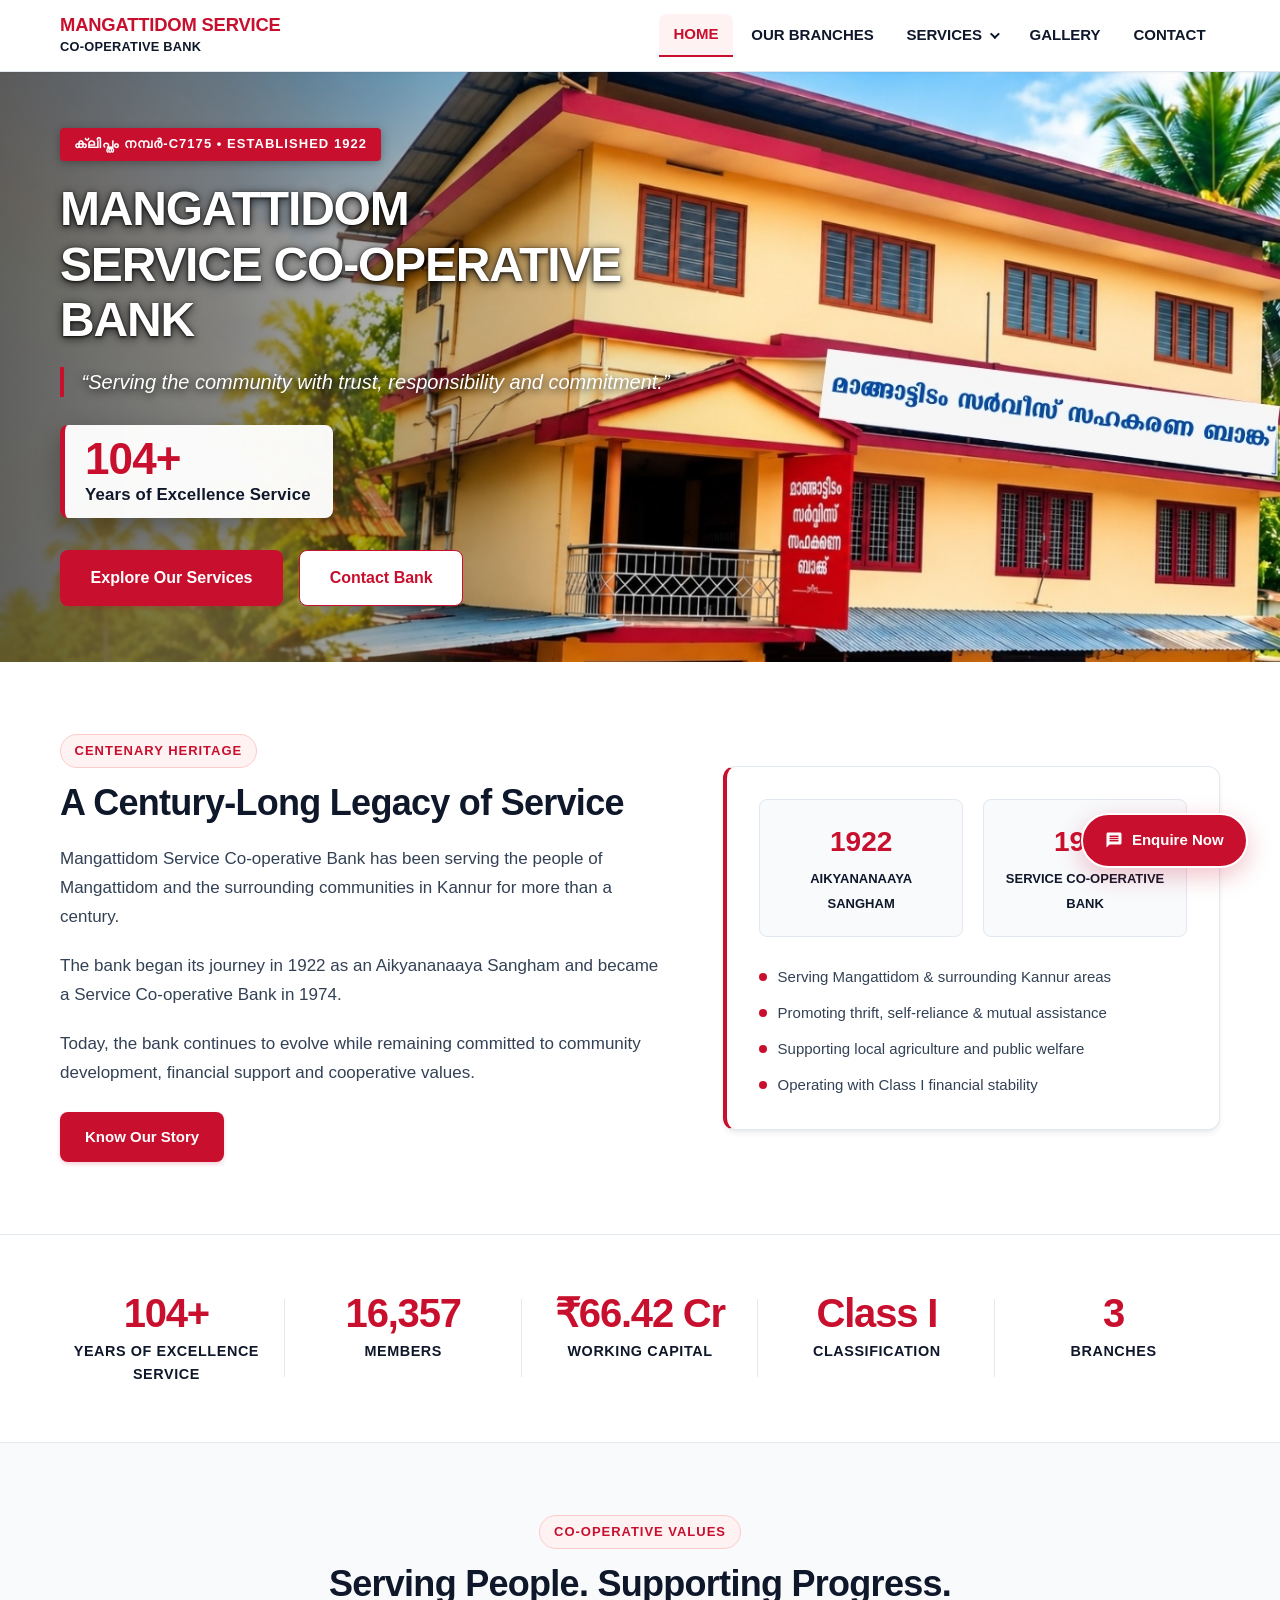
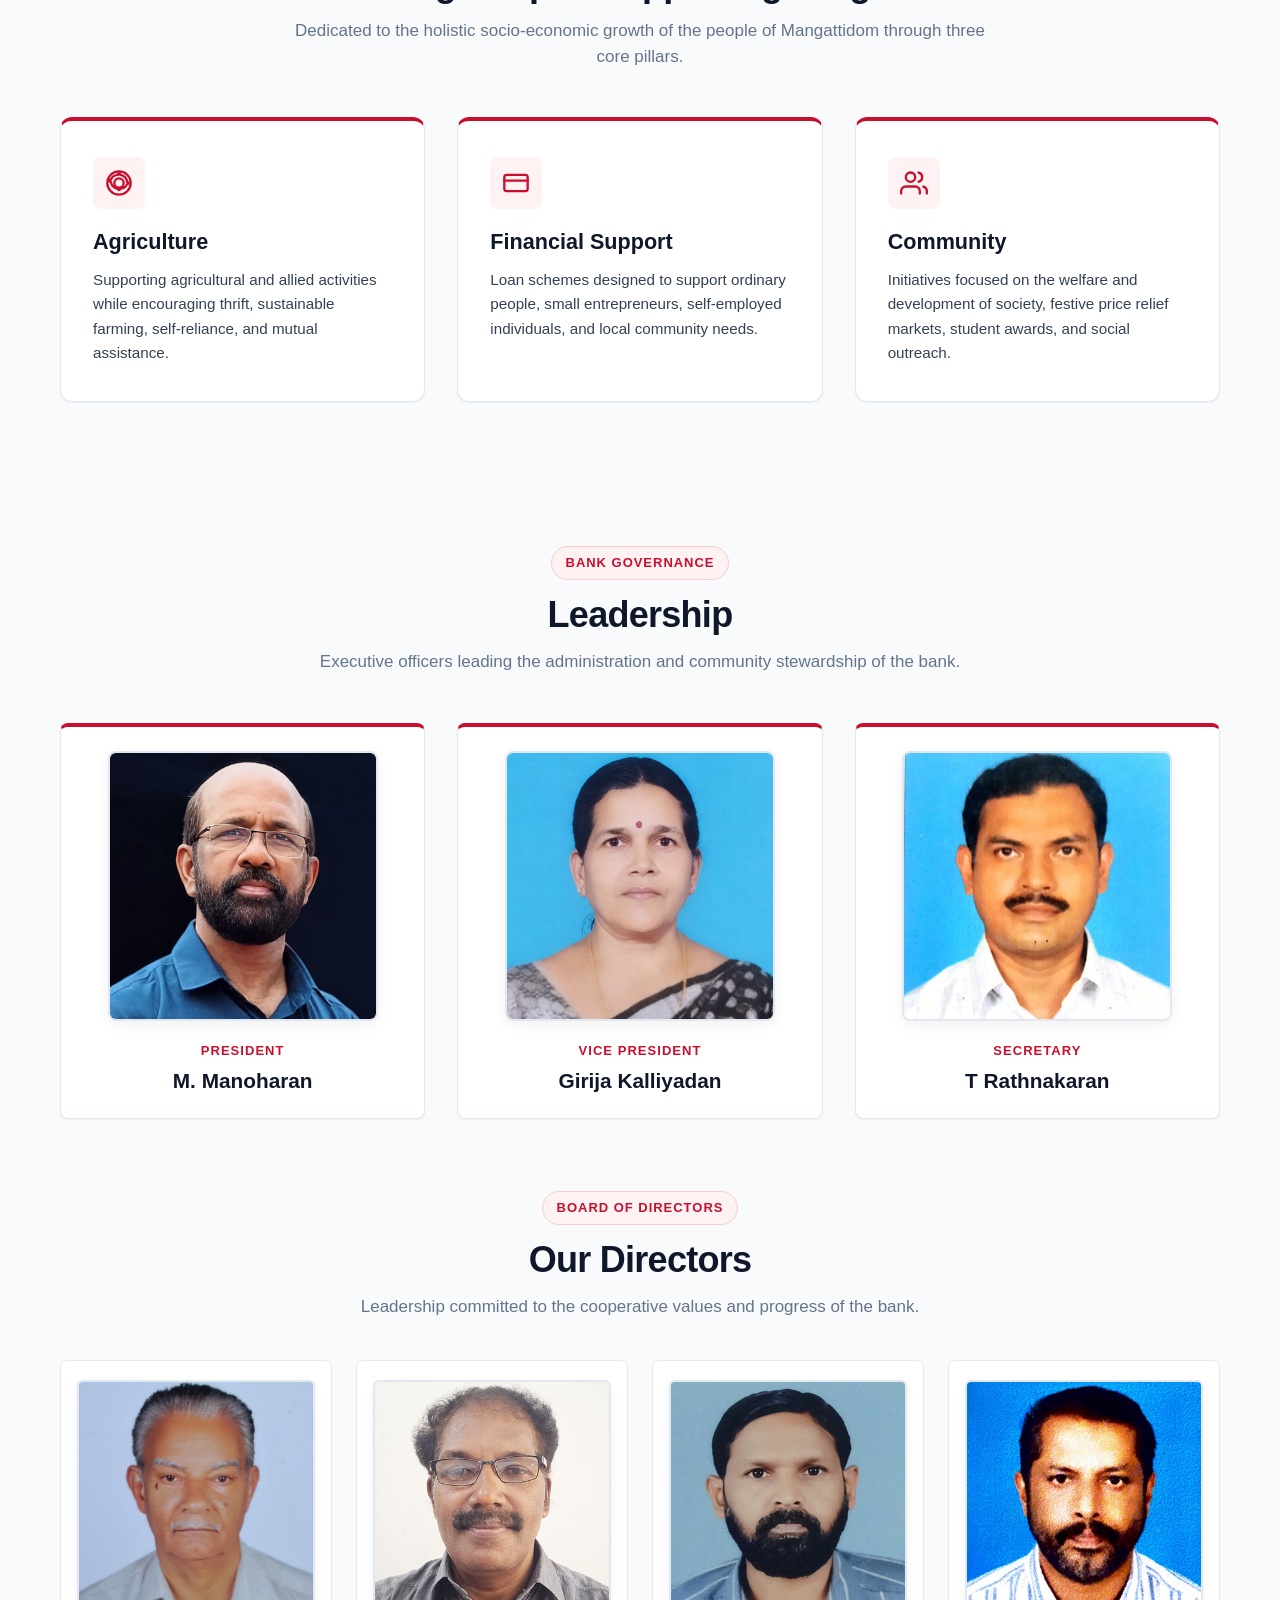
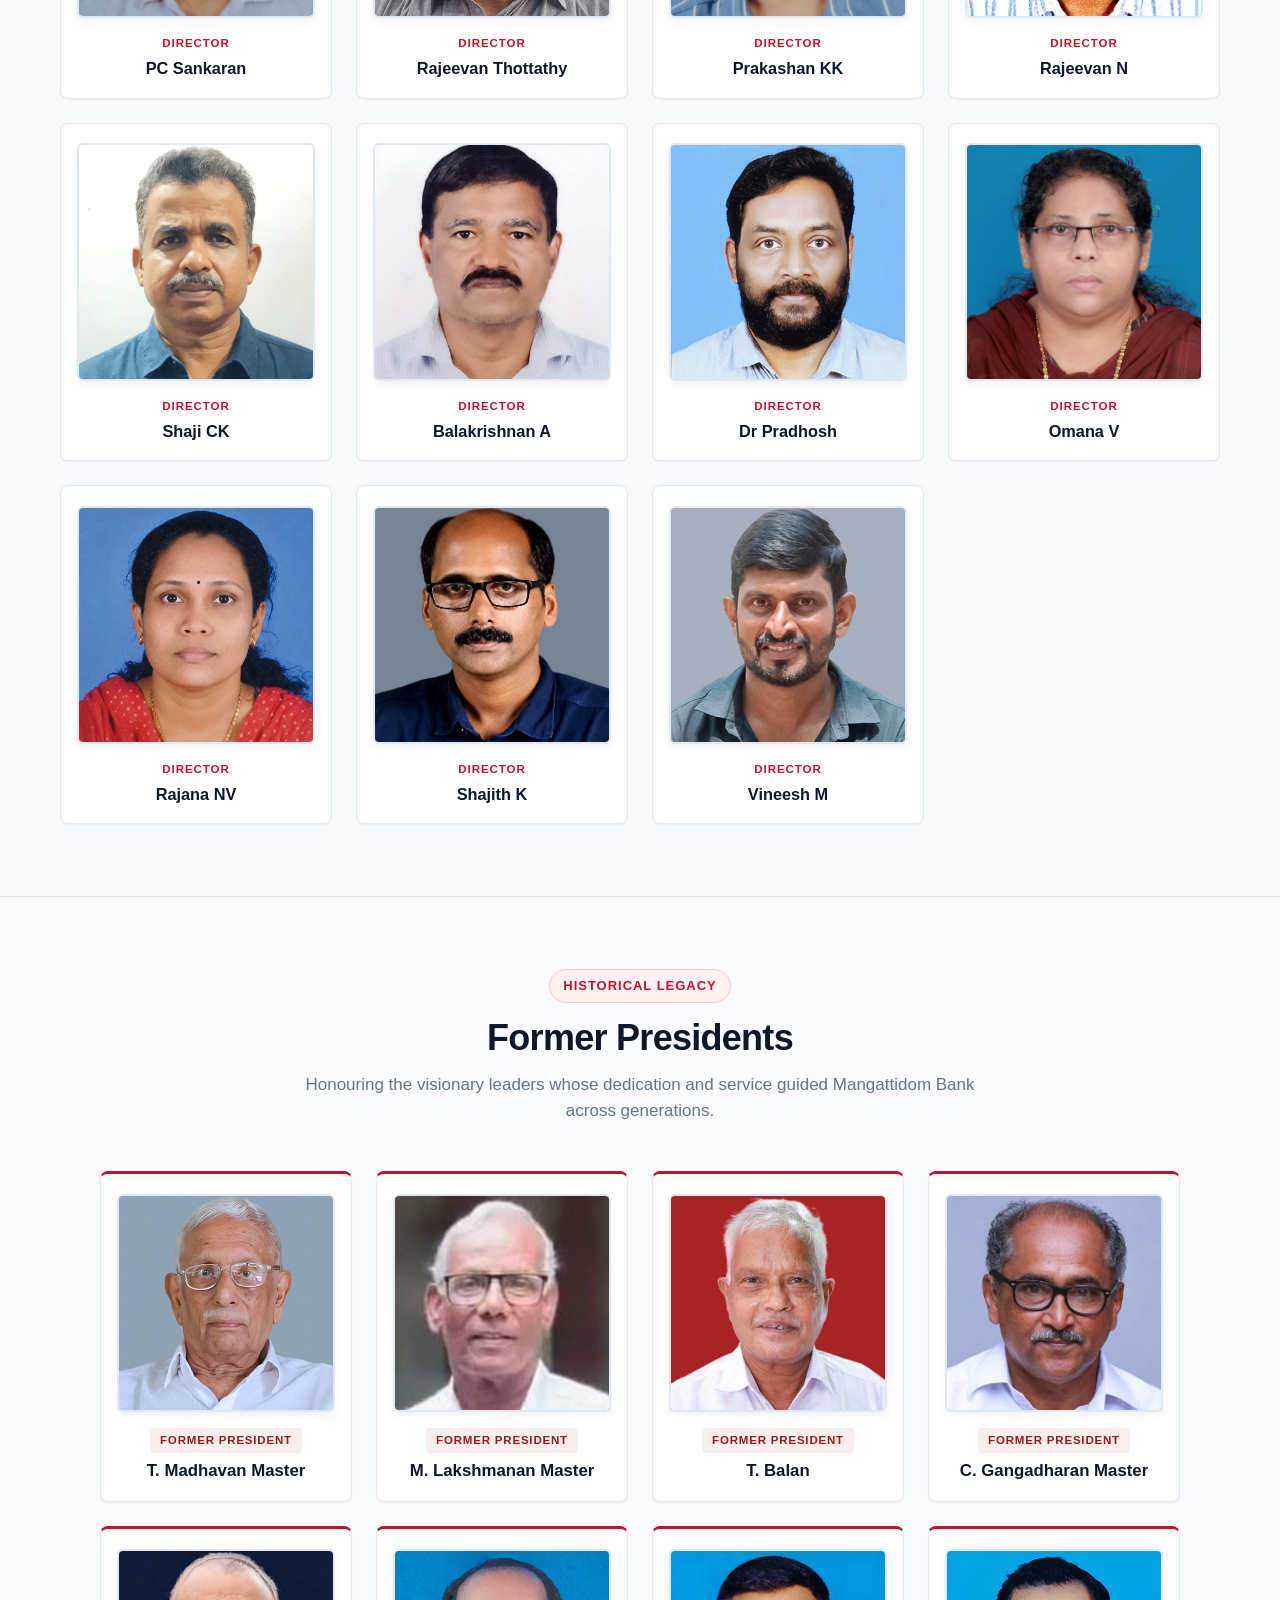
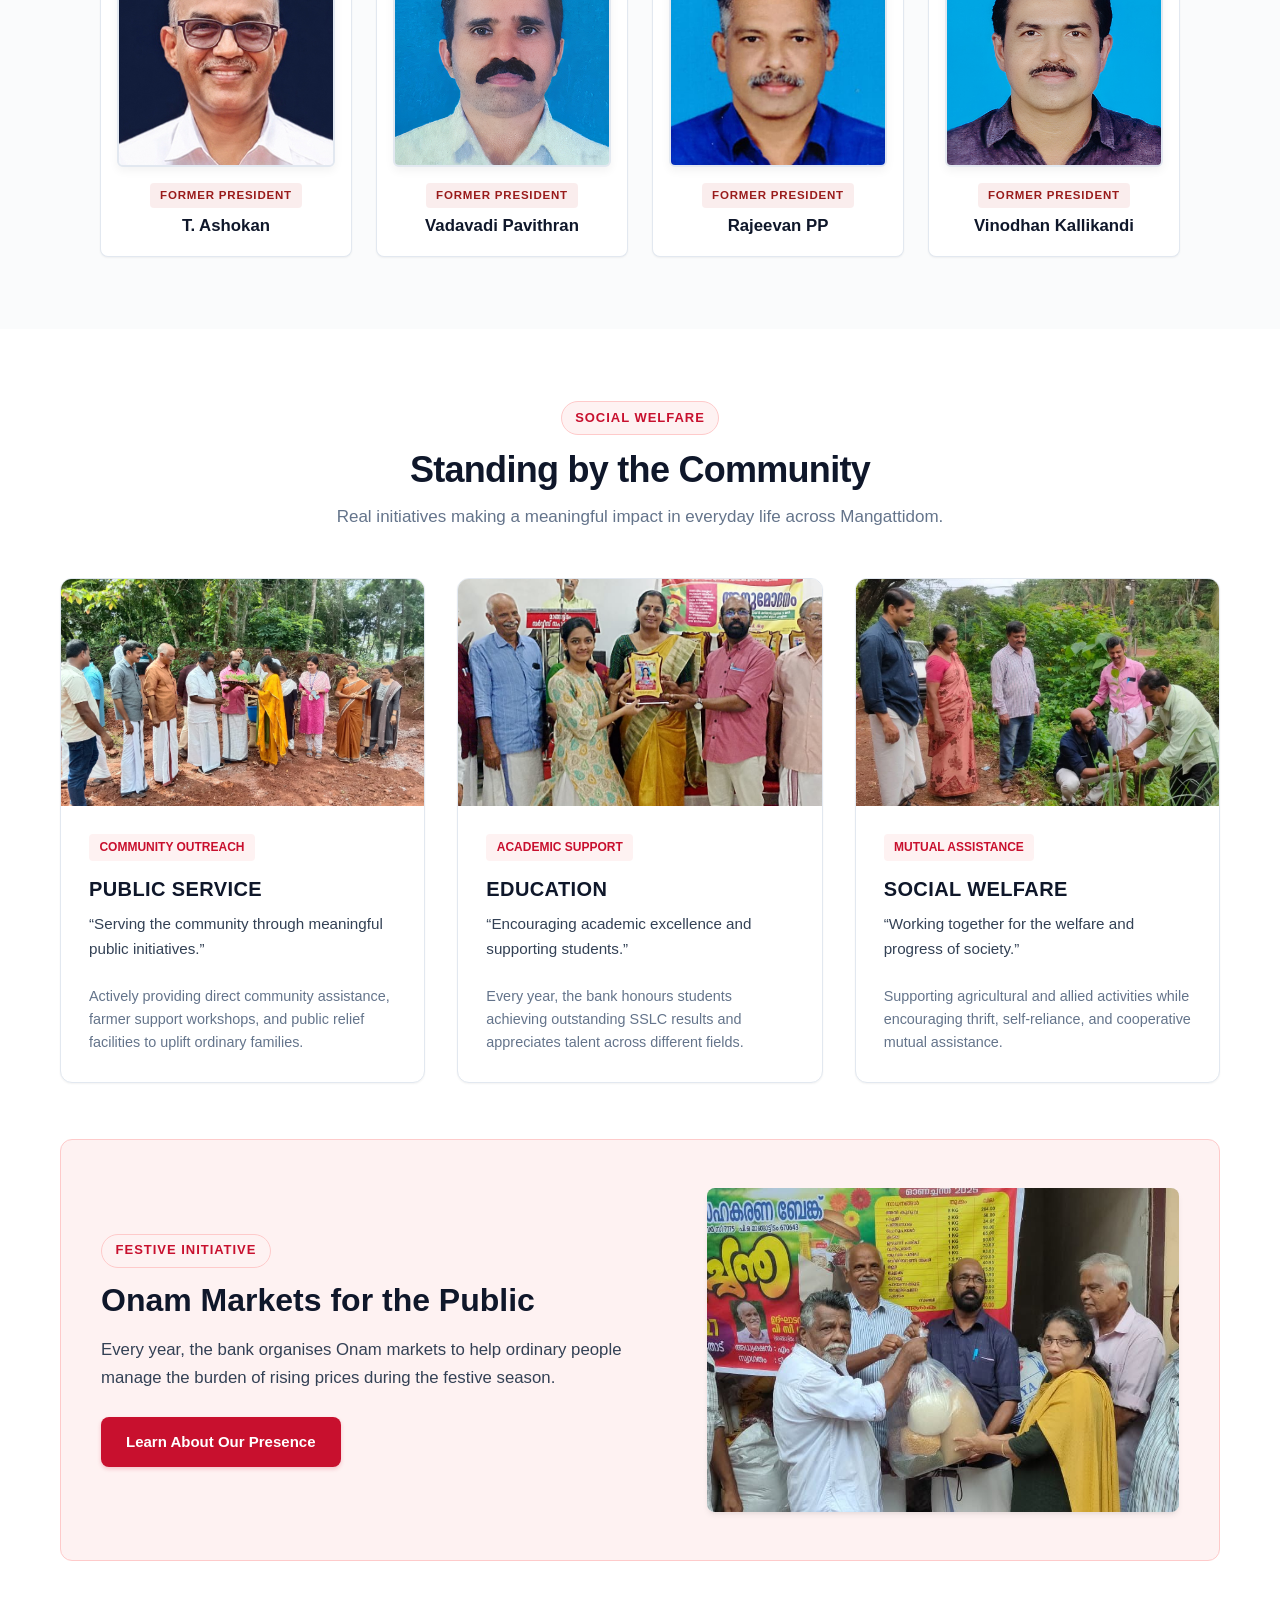
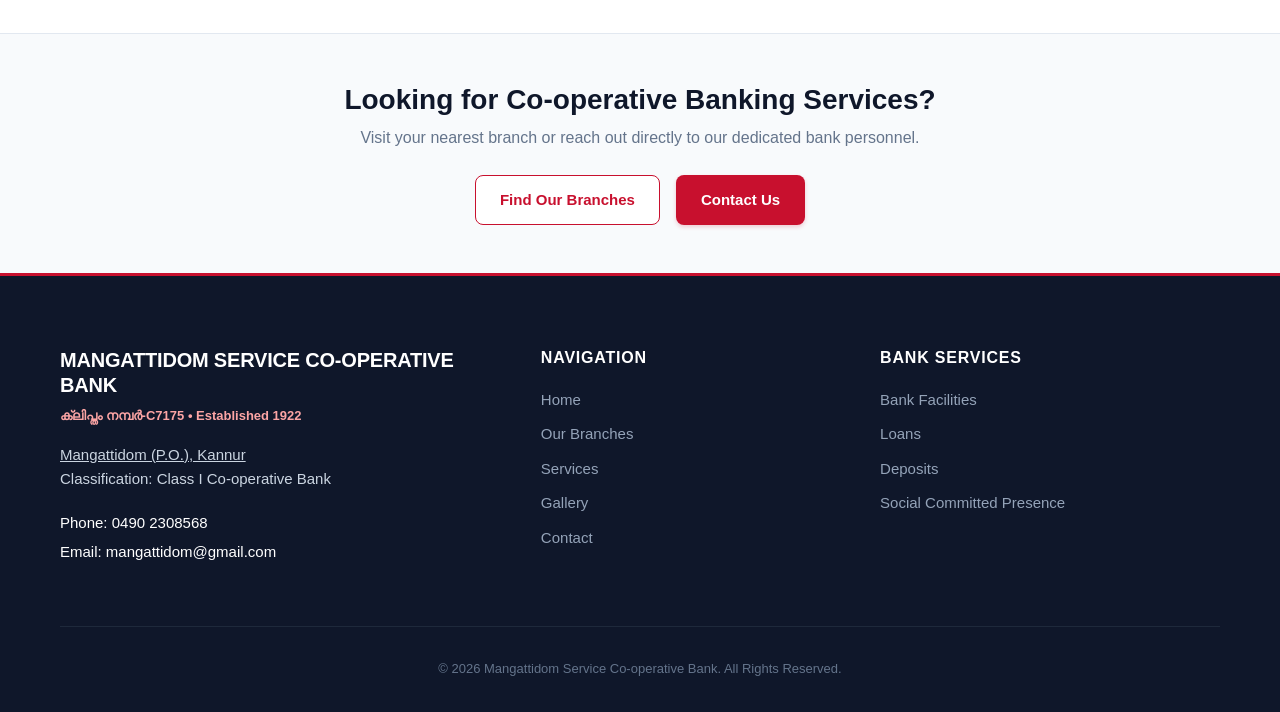
==== commit c1a62a5b: "Update experience text to 104+ Years of Excellence service in hero and stats sections" ====
--- a/index.html
+++ b/index.html
@@ -116,7 +116,7 @@
           </p>
           <div class="hero-years-highlight">
             <div class="hero-years-num">104+</div>
-            <div class="hero-years-label">Years of Service</div>
+            <div class="hero-years-label">Years of Excellence Service</div>
           </div>
           <div class="hero-actions">
             <a href="services.html" class="btn btn-primary btn-lg">Explore Our Services</a>
@@ -187,7 +187,7 @@
         <div class="stats-grid">
           <div class="stat-item">
             <div class="stat-number">104+</div>
-            <div class="stat-label">Years of Service</div>
+            <div class="stat-label">Years of Excellence Service</div>
           </div>
           <div class="stat-item">
             <div class="stat-number">16,357</div>
